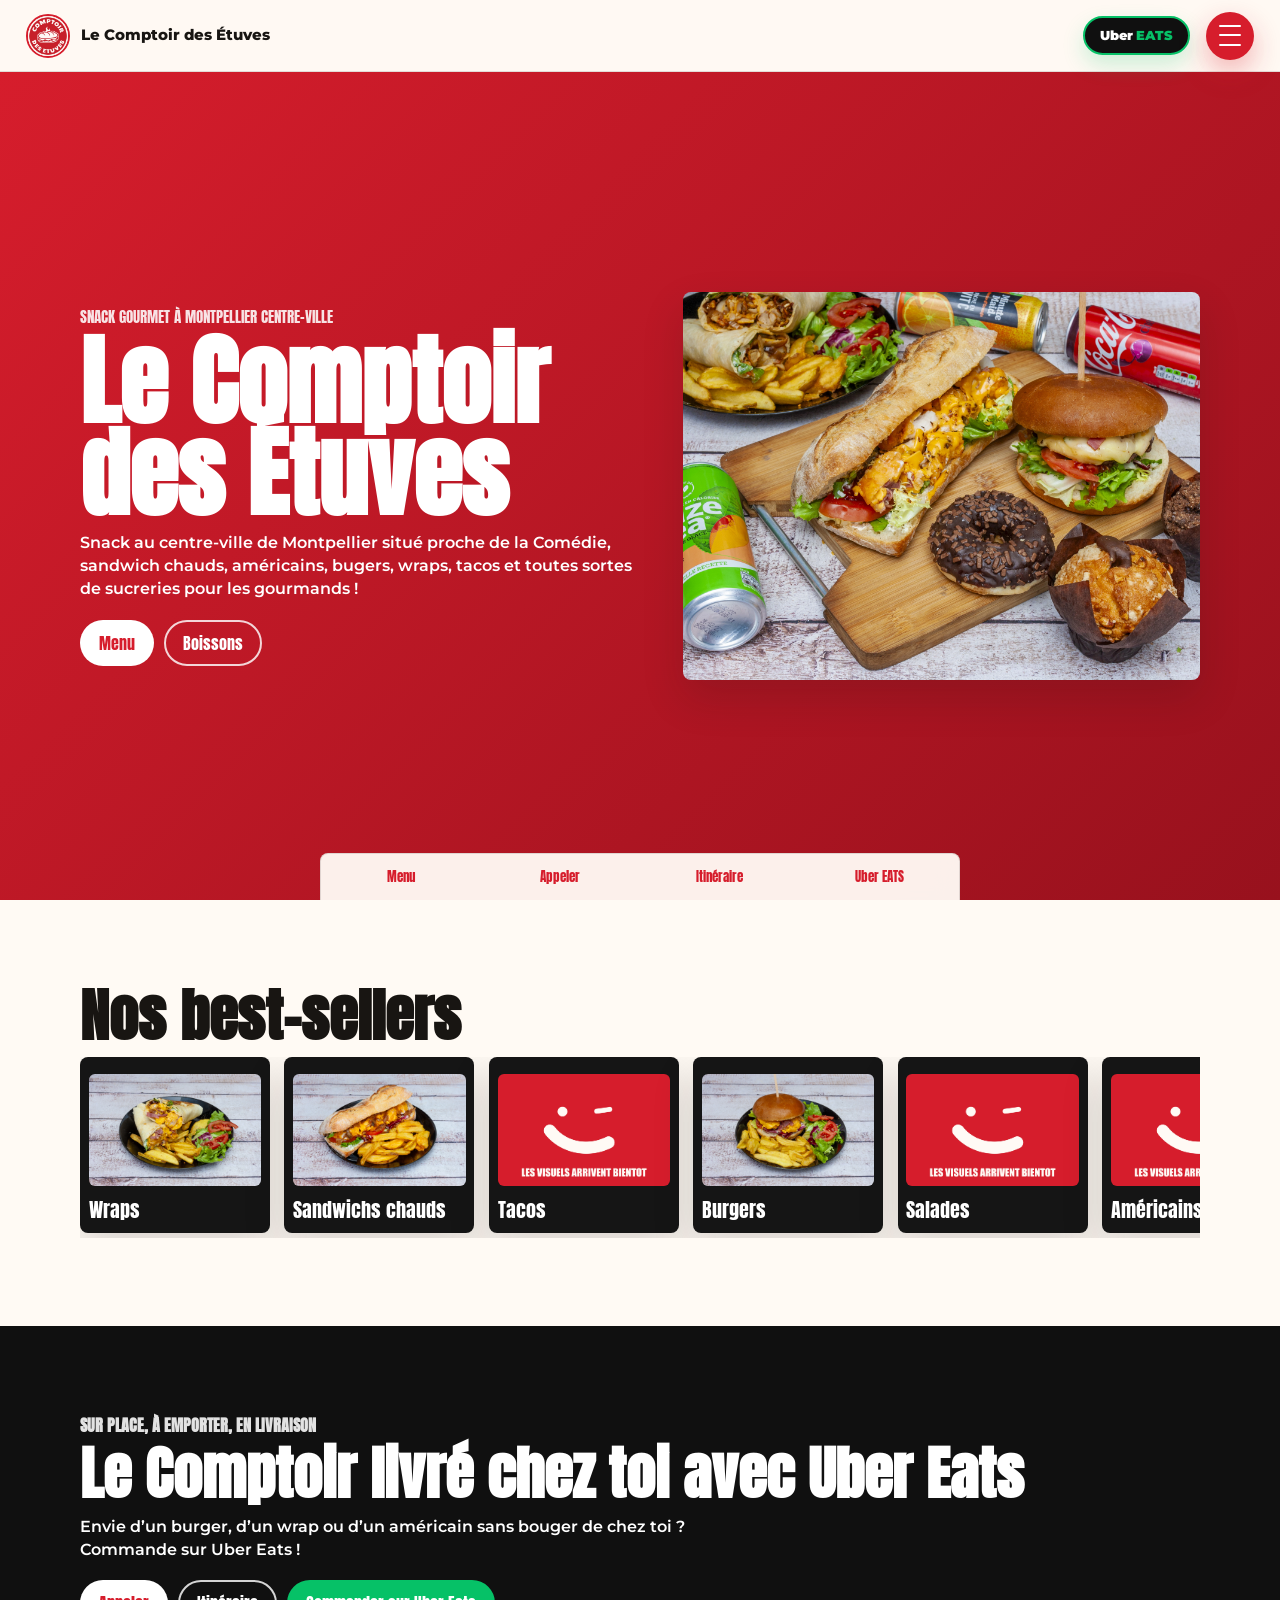
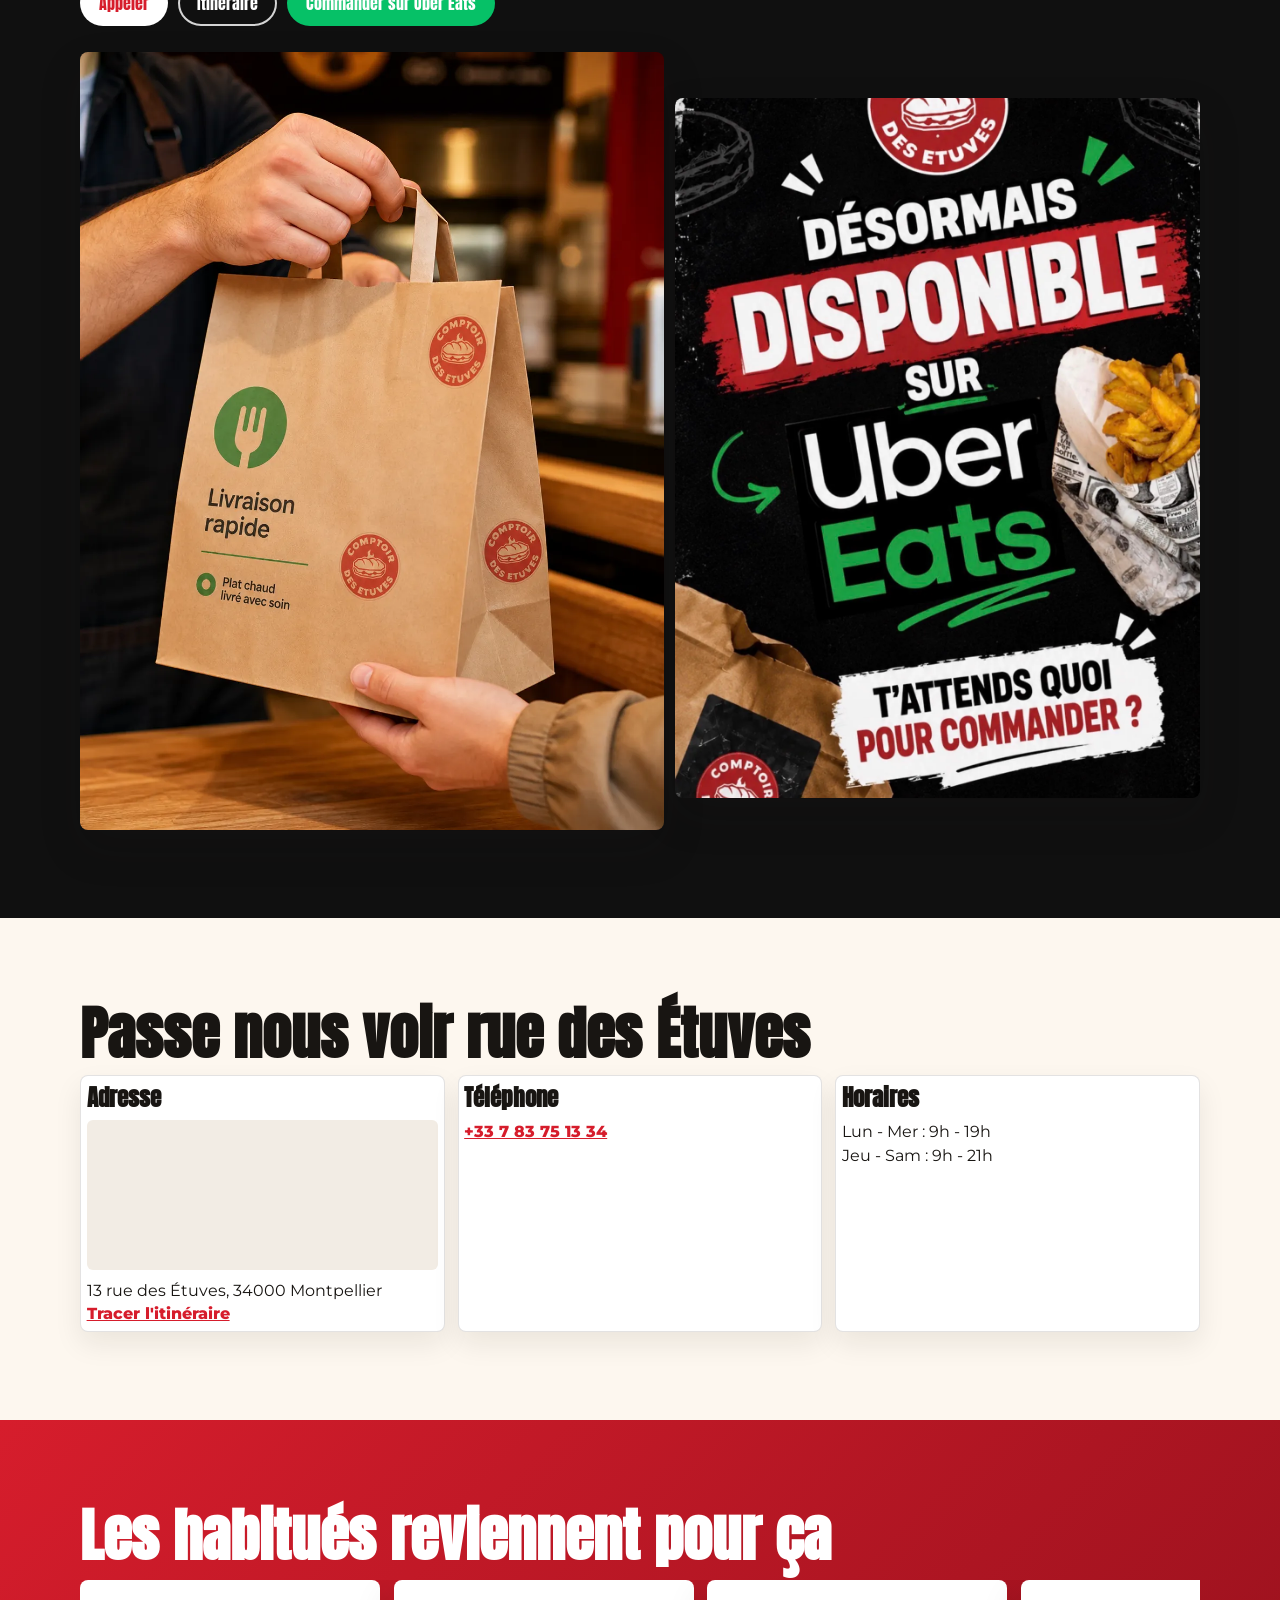
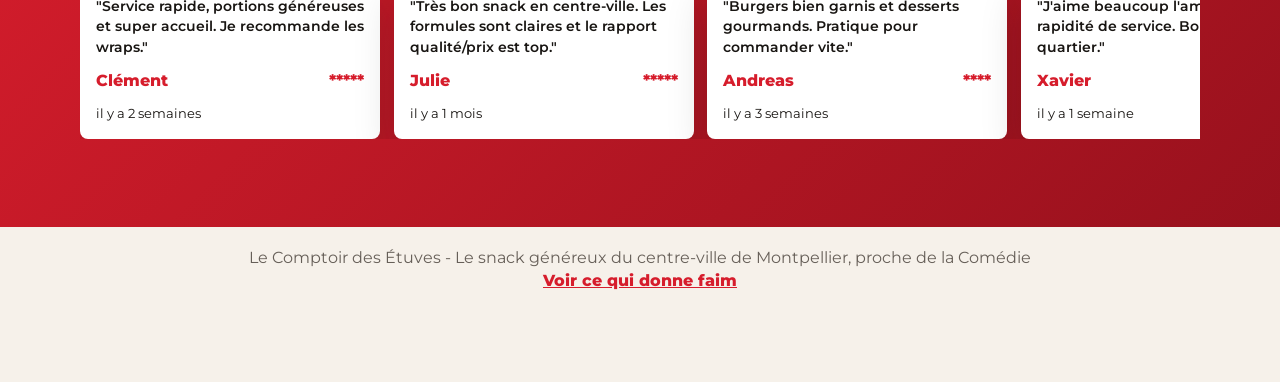
==== index.html @ 40fa0e48 "Premier déploiement OVH" ====
<!doctype html>
<html lang="fr">
<head>
  <meta charset="UTF-8" />
  <meta name="viewport" content="width=device-width, initial-scale=1" />
  <title>Le Comptoir des Étuves | Snack généreux à Montpellier centre-ville</title>
  <meta name="description" content="Snack généreux au centre-ville de Montpellier, proche de la Comédie : sandwichs chauds, américains, burgers et wraps sur place, à emporter ou en livraison Uber Eats." />
  <meta name="theme-color" content="#d61d2c" />
  <link rel="canonical" href="https://comptoir-des-etuves.com/" />
  <meta property="og:type" content="website" />
  <meta property="og:title" content="Le Comptoir des Étuves | Snack généreux à Montpellier centre-ville" />
  <meta property="og:description" content="Snack généreux au centre-ville de Montpellier, proche de la Comédie : sandwichs chauds, américains, burgers et wraps sur place, à emporter ou en livraison Uber Eats." />
  <meta property="og:url" content="https://comptoir-des-etuves.com/" />
  <meta property="og:image" content="https://comptoir-des-etuves.com/images/Hero.webp" />
  <meta name="twitter:card" content="summary_large_image" />
  <meta name="twitter:title" content="Le Comptoir des Étuves | Snack généreux à Montpellier centre-ville" />
  <meta name="twitter:description" content="Snack généreux au centre-ville de Montpellier, proche de la Comédie : sandwichs chauds, américains, burgers et wraps sur place, à emporter ou en livraison Uber Eats." />
  <meta name="twitter:image" content="https://comptoir-des-etuves.com/images/Hero.webp" />
  <link rel="preconnect" href="https://fonts.googleapis.com" />
  <link rel="preconnect" href="https://fonts.gstatic.com" crossorigin />
  <link href="https://fonts.googleapis.com/css2?family=Anton&family=Montserrat:wght@400;500;600;700;800&display=swap" rel="stylesheet" />
  <link rel="stylesheet" href="styles.css" />
  <link rel="icon" href="favicon.ico" sizes="any" />
  <link rel="icon" type="image/png" href="favicon.png" />
  <link rel="apple-touch-icon" href="favicon.png" />
  <script type="application/ld+json">
  {
    "@context": "https://schema.org",
    "@type": "Restaurant",
    "@id": "https://comptoir-des-etuves.com/#restaurant",
    "name": "Le Comptoir des Étuves",
    "url": "https://comptoir-des-etuves.com/",
    "image": "https://comptoir-des-etuves.com/images/Hero.webp",
    "description": "Snack généreux au centre-ville de Montpellier, proche de la Comédie : sandwichs chauds, américains, burgers et wraps sur place, à emporter ou en livraison Uber Eats.",
    "telephone": "+33783751334",
    "address": {
      "@type": "PostalAddress",
      "streetAddress": "13 rue des Étuves",
      "postalCode": "34000",
      "addressLocality": "Montpellier",
      "addressCountry": "FR"
    },
    "geo": {
      "@type": "GeoCoordinates",
      "latitude": 43.6071728,
      "longitude": 3.877323
    },
    "hasMap": "https://maps.app.goo.gl/zL9TgHPNbq3qR7Xw9",
    "priceRange": "€",
    "sameAs": [
      "https://maps.app.goo.gl/zL9TgHPNbq3qR7Xw9",
      "https://www.ubereats.com/fr/store/comptoir-des-etuves/ZKupSNvwXZqzl_tochM5Iw"
    ],
    "areaServed": [
      "Montpellier centre-ville",
      "Place de la Comédie",
      "Rue des Étuves"
    ],
    "openingHours": "Mo-We 09:00-19:00, Th-Sa 09:00-21:00",
    "openingHoursSpecification": [
      {
        "@type": "OpeningHoursSpecification",
        "dayOfWeek": [
          "Monday",
          "Tuesday",
          "Wednesday"
        ],
        "opens": "09:00",
        "closes": "19:00"
      },
      {
        "@type": "OpeningHoursSpecification",
        "dayOfWeek": [
          "Thursday",
          "Friday",
          "Saturday"
        ],
        "opens": "09:00",
        "closes": "21:00"
      }
    ],
    "servesCuisine": [
      "Wraps",
      "Sandwichs",
      "Burgers",
      "Salades",
      "Assiettes",
      "Boissons",
      "Desserts"
    ],
    "menu": "https://comptoir-des-etuves.com/#menu",
    "hasMenu": {
      "@type": "Menu",
      "@id": "https://comptoir-des-etuves.com/#menu",
      "name": "Carte du Comptoir des Étuves",
      "url": "https://comptoir-des-etuves.com/",
      "hasMenuSection": [
        {
          "@type": "MenuSection",
          "name": "Wraps",
          "url": "https://comptoir-des-etuves.com/wraps.html"
        },
        {
          "@type": "MenuSection",
          "name": "Sandwichs chauds",
          "url": "https://comptoir-des-etuves.com/sandwichs-chauds.html"
        },
        {
          "@type": "MenuSection",
          "name": "Tacos",
          "url": "https://comptoir-des-etuves.com/tacos.html"
        },
        {
          "@type": "MenuSection",
          "name": "Burgers",
          "url": "https://comptoir-des-etuves.com/burgers.html"
        },
        {
          "@type": "MenuSection",
          "name": "Salades",
          "url": "https://comptoir-des-etuves.com/salades.html"
        },
        {
          "@type": "MenuSection",
          "name": "Américains",
          "url": "https://comptoir-des-etuves.com/americains.html"
        },
        {
          "@type": "MenuSection",
          "name": "Assiettes",
          "url": "https://comptoir-des-etuves.com/assiettes.html"
        },
        {
          "@type": "MenuSection",
          "name": "Boissons",
          "url": "https://comptoir-des-etuves.com/boissons.html"
        },
        {
          "@type": "MenuSection",
          "name": "Desserts",
          "url": "https://comptoir-des-etuves.com/desserts.html"
        }
      ]
    }
  }
  </script>
</head>
<body class="home">
  <header class="topbar">
    <a class="brand" href="index.html" aria-label="Accueil Le Comptoir des Étuves">
      <img src="images/logo.webp" alt="Logo Le Comptoir des Étuves" />
      <span>Le Comptoir des Étuves</span>
    </a>
    <a class="uber-eats-button" href="https://www.ubereats.com/fr/store/comptoir-des-etuves/ZKupSNvwXZqzl_tochM5Iw?msockid=33f06aeddd2b65fa2c007c70dc0e6430" target="_blank" rel="noopener"><span>Uber</span> <strong>EATS</strong></a>
    <button class="menu-toggle" type="button" aria-controls="siteMenu" aria-expanded="false" aria-label="Ouvrir le menu">
      <span></span>
      <span></span>
      <span></span>
    </button>
  </header>

  <nav class="site-menu" id="siteMenu" aria-label="Navigation principale" hidden>
    <div class="site-menu-panel">
      <button class="menu-close" type="button" aria-label="Fermer le menu">&times;</button>
      <p class="menu-eyebrow">La carte</p>
      <a href="wraps.html">Wraps</a>
      <a href="sandwichs-chauds.html">Sandwichs chauds</a>
      <a href="tacos.html">Tacos</a>
      <a href="burgers.html">Burgers</a>
      <a href="salades.html">Salades</a>
      <a href="americains.html">Américains</a>
      <a href="assiettes.html">Assiettes</a>
      <a href="boissons.html">Boissons</a>
      <a href="desserts.html">Desserts</a>
    </div>
  </nav>

  <main>
    <section class="home-hero wave-section wave-red">
      <div class="home-hero-copy">
        <p class="kicker">Snack gourmet à Montpellier centre-ville</p>
        <h1>Le Comptoir des Étuves</h1>
        <p class="hero-subtitle">Snack au centre-ville de Montpellier situé proche de la Comédie, sandwich chauds, américains, bugers, wraps, tacos et toutes sortes de sucreries pour les gourmands !</p>
        <div class="cta-row">
          <button class="btn btn-light menu-open-btn" type="button" aria-controls="siteMenu">Menu</button>
          <a class="btn btn-ghost-light" href="boissons.html">Boissons</a>
        </div>
      </div>
      <figure class="hero-product">
        <img src="images/Hero.webp" alt="Burger gourmand du Comptoir des Étuves" />
      </figure>
    </section>

    <section class="category-strip wave-section wave-light" aria-label="Catégories de la carte">
      <div class="section-inner">
        <h2>Nos best-sellers</h2>
        <div class="category-viewport">
          <div class="category-scroll">
            <a href="wraps.html"><img src="images/Wrap%20Chicken%20Bacon.webp" alt="Wraps du Comptoir des Étuves" />Wraps</a>
            <a href="sandwichs-chauds.html"><img src="images/Sandwich%20Crosutillant.webp" alt="Sandwichs chauds du Comptoir des Étuves" />Sandwichs chauds</a>
            <a href="tacos.html"><img src="images/visuels-arrivent-bientot.webp" alt="Tacos du Comptoir des Étuves" />Tacos</a>
            <a href="burgers.html"><img src="images/Burger%20Tenders%20Bacon.webp" alt="Burgers du Comptoir des Étuves" />Burgers</a>
            <a href="salades.html"><img src="images/visuels-arrivent-bientot.webp" alt="Salades du Comptoir des Étuves" />Salades</a>
            <a href="americains.html"><img src="images/visuels-arrivent-bientot.webp" alt="Américains du Comptoir des Étuves" />Américains</a>
            <a href="assiettes.html"><img src="images/visuels-arrivent-bientot.webp" alt="Assiettes du Comptoir des Étuves" />Assiettes</a>
            <a href="boissons.html"><img src="images/visuels-arrivent-bientot.webp" alt="Boissons du Comptoir des Étuves" />Boissons</a>
            <a href="desserts.html"><img src="images/visuels-arrivent-bientot.webp" alt="Desserts du Comptoir des Étuves" />Desserts</a>
            <a href="wraps.html" aria-hidden="true" tabindex="-1"><img src="images/Wrap%20Kebab.webp" alt="" />Wraps</a>
            <a href="sandwichs-chauds.html" aria-hidden="true" tabindex="-1"><img src="images/Sandwich%20Veggie.webp" alt="" />Sandwichs chauds</a>
            <a href="tacos.html" aria-hidden="true" tabindex="-1"><img src="images/visuels-arrivent-bientot.webp" alt="" />Tacos</a>
            <a href="burgers.html" aria-hidden="true" tabindex="-1"><img src="images/Burger%20Montagnard.webp" alt="" />Burgers</a>
            <a href="salades.html" aria-hidden="true" tabindex="-1"><img src="images/visuels-arrivent-bientot.webp" alt="" />Salades</a>
            <a href="americains.html" aria-hidden="true" tabindex="-1"><img src="images/visuels-arrivent-bientot.webp" alt="" />Américains</a>
            <a href="assiettes.html" aria-hidden="true" tabindex="-1"><img src="images/visuels-arrivent-bientot.webp" alt="" />Assiettes</a>
            <a href="boissons.html" aria-hidden="true" tabindex="-1"><img src="images/visuels-arrivent-bientot.webp" alt="" />Boissons</a>
            <a href="desserts.html" aria-hidden="true" tabindex="-1"><img src="images/visuels-arrivent-bientot.webp" alt="" />Desserts</a>
          </div>
        </div>
      </div>
    </section>

    <section class="feature-section wave-section wave-dark">
      <div class="section-inner feature-grid">
        <div>
          <p class="kicker">Sur place, à emporter, en livraison</p>
          <h2>Le Comptoir livré chez toi avec Uber Eats</h2>
          <p>Envie d’un burger, d’un wrap ou d’un américain sans bouger de chez toi ? Commande sur Uber Eats !</p>
          <div class="cta-row">
            <a class="btn btn-light" href="tel:+33783751334">Appeler</a>
            <a class="btn btn-ghost-light" href="https://maps.app.goo.gl/zL9TgHPNbq3qR7Xw9" target="_blank" rel="noopener">Itinéraire</a>
            <a class="btn btn-uber-eats" href="https://www.ubereats.com/fr/store/comptoir-des-etuves/ZKupSNvwXZqzl_tochM5Iw?msockid=33f06aeddd2b65fa2c007c70dc0e6430" target="_blank" rel="noopener">Commander sur Uber Eats</a>
          </div>
        </div>
        <div class="stacked-images">
          <img src="images/uber-eats-sac-comptoir.webp" alt="Sac de livraison Uber Eats du Comptoir des Étuves remis au comptoir" />
          <img src="images/Uber-eats-promo.webp" alt="Boissons du Comptoir des Étuves" />
        </div>
      </div>
    </section>

    <section class="info-section wave-section wave-paper" id="infos">
      <div class="section-inner">
        <h2>Passe nous voir rue des Étuves</h2>
        <div class="info-grid">
          <article>
            <h3>Adresse</h3>
            <iframe class="info-map" title="Carte du Comptoir des Étuves à Montpellier" src="https://maps.google.com/maps?hl=fr&q=13%20rue%20des%20%C3%89tuves%2C%2034000%20Montpellier&t=&z=15&ie=UTF8&iwloc=B&output=embed" loading="lazy" referrerpolicy="no-referrer-when-downgrade"></iframe>
            <p>13 rue des Étuves, 34000 Montpellier</p>
            <a href="https://maps.app.goo.gl/zL9TgHPNbq3qR7Xw9" target="_blank" rel="noopener">Tracer l'itinéraire</a>
          </article>
          <article>
            <h3>Téléphone</h3>
            <p><a href="tel:+33783751334">+33 7 83 75 13 34</a></p>
          </article>
          <article>
            <h3>Horaires</h3>
            <p>Lun - Mer : 9h - 19h<br />Jeu - Sam : 9h - 21h</p>
          </article>
        </div>
      </div>
    </section>

    <section class="reviews-section wave-section wave-red">
      <div class="section-inner">
        <h2>Les habitués reviennent pour ça</h2>
        <div class="review-carousel" id="reviewCarousel" aria-live="polite">
          <div class="review-track" id="reviewCarouselTrack"></div>
        </div>
      </div>
    </section>
  </main>

  <nav class="mobile-actions" aria-label="Actions rapides mobile">
    <button class="menu-open-btn" type="button" aria-controls="siteMenu">Menu</button>
    <a href="tel:+33783751334">Appeler</a>
    <a href="https://maps.app.goo.gl/zL9TgHPNbq3qR7Xw9" target="_blank" rel="noopener">Itinéraire</a>
    <a href="https://www.ubereats.com/fr/store/comptoir-des-etuves/ZKupSNvwXZqzl_tochM5Iw?msockid=33f06aeddd2b65fa2c007c70dc0e6430" target="_blank" rel="noopener">Uber EATS</a>
  </nav>

  <footer class="site-footer">
    <p>Le Comptoir des Étuves - Le snack généreux du centre-ville de Montpellier, proche de la Comédie</p>
    <a href="wraps.html">Voir ce qui donne faim</a>
  </footer>

  <script src="script.js"></script>
</body>
</html>
---- styles.css ----
:root {
  --bg: #f6f1ea;
  --paper: #fffaf4;
  --text: #181512;
  --muted: #665f58;
  --brand: #d61d2c;
  --brand-dark: #98111d;
  --ink: #101010;
  --line: rgba(24, 21, 18, 0.12);
  --shadow: 0 18px 42px rgba(24, 21, 18, 0.16);
  --topbar-h: 72px;
  --reviews-scroll-duration: 34s;
}

* {
  box-sizing: border-box;
}

html {
  scroll-behavior: smooth;
}

body {
  margin: 0;
  font-family: "Montserrat", Arial, sans-serif;
  color: var(--text);
  background: var(--bg);
  line-height: 1.45;
}

body.menu-open {
  overflow: hidden;
}

body.modal-open {
  overflow: hidden;
}

img {
  max-width: 100%;
}

a {
  color: inherit;
}

h1,
h2,
h3,
.kicker,
.btn,
.mobile-actions a,
.mobile-actions button,
.gallery-card span,
.menu-eyebrow {
  font-family: "Anton", Impact, sans-serif;
  letter-spacing: 0;
}

h1,
h2,
h3,
p {
  overflow-wrap: anywhere;
}

h1 {
  margin: 0.25rem 0 0.75rem;
  font-size: clamp(3rem, 16vw, 6.2rem);
  line-height: 0.92;
}

h2 {
  margin: 0 0 0.85rem;
  font-size: clamp(2rem, 9vw, 3.6rem);
  line-height: 0.96;
}

h3 {
  margin: 0 0 0.35rem;
  font-size: 1.45rem;
}

p {
  margin: 0;
}

.topbar {
  position: sticky;
  top: 0;
  z-index: 50;
  min-height: var(--topbar-h);
  display: flex;
  align-items: center;
  justify-content: space-between;
  gap: 1rem;
  padding: 0.65rem 1rem;
  background: rgba(255, 250, 244, 0.92);
  border-bottom: 1px solid var(--line);
  backdrop-filter: blur(12px);
}

.brand {
  display: flex;
  align-items: center;
  gap: 0.7rem;
  color: var(--text);
  text-decoration: none;
  min-width: 0;
}

.brand img {
  width: 44px;
  height: 44px;
  border-radius: 50%;
  border: 2px solid var(--brand);
  background: #fff;
  flex: 0 0 auto;
}

.brand span {
  font-weight: 800;
  font-size: 0.92rem;
  line-height: 1.1;
}

.uber-eats-button {
  margin-left: auto;
  padding: 0.68rem 0.95rem;
  color: #fff;
  background: #101010;
  border: 2px solid #06c167;
  border-radius: 999px;
  text-decoration: none;
  font-size: 0.82rem;
  font-weight: 900;
  line-height: 1;
  white-space: nowrap;
  display: inline-flex;
  align-items: center;
  justify-content: center;
  gap: 0.2rem;
  flex: 0 0 auto;
  box-shadow: 0 10px 22px rgba(6, 193, 103, 0.2);
}

.uber-eats-button strong {
  color: #06c167;
  font-weight: 900;
}

.menu-toggle {
  width: 48px;
  height: 48px;
  border: 0;
  border-radius: 50%;
  display: grid;
  place-items: center;
  gap: 4px;
  padding: 12px;
  background: var(--brand);
  box-shadow: 0 12px 28px rgba(214, 29, 44, 0.32);
  cursor: pointer;
}

.menu-toggle span {
  width: 22px;
  height: 2px;
  display: block;
  background: #fff;
  border-radius: 99px;
}

@media (max-width: 420px) {
  .brand span {
    display: none;
  }

  .uber-eats-button {
    padding-inline: 0.82rem;
  }
}

.site-menu[hidden] {
  display: none;
}

.site-menu {
  position: fixed;
  inset: 0;
  z-index: 80;
  display: flex;
  justify-content: flex-end;
  background: rgba(16, 16, 16, 0.62);
}

.site-menu-panel {
  width: min(390px, 88vw);
  height: 100%;
  display: flex;
  flex-direction: column;
  gap: 0.35rem;
  padding: max(1rem, env(safe-area-inset-top)) 1rem 1rem;
  background: #fffaf4;
  box-shadow: -18px 0 46px rgba(0, 0, 0, 0.28);
  overflow: auto;
}

.menu-close {
  align-self: flex-end;
  width: 44px;
  height: 44px;
  border: 0;
  border-radius: 50%;
  background: var(--ink);
  color: #fff;
  font-size: 1.7rem;
  line-height: 1;
  cursor: pointer;
}

.menu-eyebrow {
  margin: 0.5rem 0;
  color: var(--brand);
  font-size: 1.1rem;
}

.site-menu-panel a {
  display: flex;
  align-items: center;
  min-height: 52px;
  padding: 0.75rem 0;
  border-bottom: 1px solid var(--line);
  color: var(--text);
  text-decoration: none;
  font-size: clamp(1.45rem, 7vw, 2.15rem);
  font-family: "Anton", Impact, sans-serif;
}

.wave-section {
  position: relative;
  isolation: isolate;
  padding: 4rem 1rem;
  overflow: hidden;
}

.wave-red {
  --wave-bg: var(--brand);
  color: #fff;
  background: linear-gradient(135deg, var(--brand), var(--brand-dark));
}

.wave-light {
  background: #fffaf4;
}

.wave-dark {
  color: #fff;
  background: #101010;
}

.wave-paper {
  background: #fdf7ef;
}

.section-inner {
  width: min(1120px, 100%);
  margin: 0 auto;
}

.home-hero {
  min-height: calc(100svh - var(--topbar-h));
  display: grid;
  align-items: center;
  gap: 2rem;
  padding-top: 3rem;
}

.home-hero-copy,
.home-hero .hero-product {
  width: min(1120px, 100%);
  margin-inline: auto;
}

.kicker {
  margin: 0 0 0.5rem;
  color: inherit;
  opacity: 0.88;
  font-size: 0.95rem;
  text-transform: uppercase;
}

.hero-subtitle,
.page-hero p,
.product-hero p,
.feature-section p {
  max-width: 64ch;
  font-size: 1rem;
  font-weight: 600;
}

.cta-row,
.cta-band {
  display: flex;
  flex-wrap: wrap;
  gap: 0.65rem;
  margin-top: 1.2rem;
}

.btn {
  min-height: 46px;
  display: inline-flex;
  align-items: center;
  justify-content: center;
  padding: 0.7rem 1.05rem;
  border: 2px solid transparent;
  border-radius: 999px;
  text-decoration: none;
  font-size: 1rem;
  line-height: 1;
}

.btn-light {
  color: var(--brand);
  background: #fff;
}

.btn-ghost-light {
  color: #fff;
  border-color: rgba(255, 255, 255, 0.82);
}

.btn-uber-eats {
  color: #fff;
  background: #06c167;
  border-color: #06c167;
  font-weight: 500;
}

.btn-primary {
  color: #fff;
  background: var(--brand);
}

.btn-outline {
  color: var(--brand);
  border-color: var(--brand);
  background: transparent;
}

.hero-product {
  margin: 0;
}

.hero-product img {
  display: block;
  width: 100%;
  aspect-ratio: 4 / 3;
  object-fit: cover;
  border-radius: 8px;
  box-shadow: var(--shadow);
}

.category-scroll {
  display: flex;
  gap: 0.75rem;
  width: max-content;
  overflow: visible;
  padding-bottom: 0.35rem;
  animation: category-marquee 62s linear infinite;
}

.category-strip {
  overflow: hidden;
}

.category-strip .section-inner {
  overflow: hidden;
}

.category-viewport {
  overflow-x: auto;
  overflow-y: hidden;
  scrollbar-width: none;
  -webkit-overflow-scrolling: touch;
  cursor: grab;
  touch-action: pan-y;
  user-select: none;
}

.category-viewport.is-dragging {
  cursor: grabbing;
}

.category-scroll:hover {
  animation-play-state: paused;
}

.category-viewport.is-dragging .category-scroll {
  animation-play-state: paused;
}

.category-viewport::-webkit-scrollbar {
  display: none;
}

.category-scroll a {
  flex: 0 0 min(190px, 42vw);
  min-height: 176px;
  display: flex;
  flex-direction: column;
  justify-content: flex-end;
  gap: 0.55rem;
  padding: 0.55rem;
  color: #fff;
  background: #151515;
  border-radius: 8px;
  overflow: hidden;
  text-decoration: none;
  font-family: "Anton", Impact, sans-serif;
  font-size: 1.25rem;
  box-shadow: var(--shadow);
}

.category-scroll img {
  width: 100%;
  height: 112px;
  object-fit: cover;
  border-radius: 6px;
}

.feature-grid {
  display: grid;
  gap: 1.6rem;
}

.stacked-images {
  display: grid;
  grid-template-columns: 1fr 0.9fr;
  align-items: end;
  gap: 0.7rem;
}

.stacked-images img {
  width: 100%;
  aspect-ratio: 3 / 4;
  object-fit: cover;
  border-radius: 8px;
  box-shadow: var(--shadow);
}

.stacked-images img + img {
  margin-bottom: 2rem;
}

.info-grid {
  display: grid;
  gap: 0.8rem;
}

.info-grid article,
.product-card {
  background: #fff;
  border: 1px solid var(--line);
  border-radius: 8px;
  padding: 0.35rem;
  box-shadow: 0 12px 28px rgba(24, 21, 18, 0.08);
  cursor: pointer;
  transition: transform 180ms ease, box-shadow 180ms ease;
}

.product-card:hover,
.product-card:focus-visible {
  transform: translateY(-2px);
  box-shadow: 0 16px 34px rgba(24, 21, 18, 0.14);
  outline: none;
}

.info-grid a {
  color: var(--brand);
  font-weight: 800;
}

.info-map {
  width: 100%;
  height: 150px;
  display: block;
  border: 0;
  border-radius: 6px;
  margin-bottom: 0.55rem;
  background: #f2ece4;
}

.review-carousel {
  overflow: hidden;
  margin-top: 1rem;
}

.review-track {
  display: flex;
  width: max-content;
  gap: 0.85rem;
  animation: reviews-ltr var(--reviews-scroll-duration) linear infinite;
}

.review {
  width: min(300px, 78vw);
  min-height: 150px;
  display: flex;
  flex-direction: column;
  justify-content: space-between;
  gap: 0.7rem;
  padding: 1rem;
  color: var(--text);
  background: #fff;
  border-radius: 8px;
  box-shadow: var(--shadow);
}

.review p {
  font-size: 0.9rem;
  font-weight: 600;
}

.review-meta {
  display: flex;
  justify-content: space-between;
  gap: 0.8rem;
  color: var(--brand);
  font-weight: 800;
}

.page-main {
  width: min(1120px, 100% - 1.2rem);
  margin: 1rem auto 6rem;
}

.page-hero,
.product-hero {
  border-radius: 8px;
  margin-bottom: 1rem;
}

.product-hero {
  display: grid;
  gap: 0.85rem;
  align-items: center;
  padding-block: 1.45rem;
}

.product-hero h1 {
  margin-bottom: 0;
  font-size: clamp(2.35rem, 12vw, 4.2rem);
}

.menu-gallery-grid {
  display: grid;
  grid-template-columns: repeat(12, minmax(0, 1fr));
  gap: 0.75rem;
}

.gallery-card {
  grid-column: span 12;
  position: relative;
  min-height: 240px;
  display: block;
  overflow: hidden;
  border-radius: 8px;
  background: #171717;
  color: #fff;
  text-decoration: none;
  box-shadow: var(--shadow);
}

.gallery-card img {
  width: 100%;
  height: 100%;
  min-height: inherit;
  display: block;
  object-fit: cover;
  transition: transform 320ms ease;
}

.gallery-card:hover img {
  transform: scale(1.04);
}

.gallery-card span {
  position: absolute;
  left: 0.7rem;
  right: 0.7rem;
  bottom: 0.7rem;
  display: inline-flex;
  width: fit-content;
  max-width: calc(100% - 1.4rem);
  padding: 0.45rem 0.72rem;
  border-radius: 999px;
  color: #fff;
  background: rgba(0, 0, 0, 0.78);
  font-size: 1.05rem;
}

.product-grid {
  display: grid;
  grid-template-columns: repeat(2, minmax(0, 1fr));
  gap: 0.45rem;
}

.product-card h2 {
  margin: 0.42rem 0 0.18rem;
  color: var(--brand);
  font-size: clamp(0.95rem, 5vw, 1.25rem);
  line-height: 1;
}

.product-card img {
  width: 100%;
  aspect-ratio: 4 / 3;
  display: block;
  object-fit: cover;
  border-radius: 6px;
  background: #f2ece4;
}

.product-card p {
  color: var(--muted);
  font-weight: 800;
  font-size: 0.78rem;
}

.product-card .menu-price {
  margin-top: 0.12rem;
  color: var(--brand);
}

.product-modal[hidden] {
  display: none;
}

.product-modal {
  position: fixed;
  inset: 0;
  z-index: 90;
  display: grid;
  place-items: center;
  padding: 1rem;
}

.product-modal-backdrop {
  position: absolute;
  inset: 0;
  background: rgba(16, 16, 16, 0.68);
  backdrop-filter: blur(3px);
}

.product-modal-card {
  position: relative;
  z-index: 1;
  width: min(430px, calc(100vw - 1.2rem));
  max-height: calc(100svh - 2rem);
  overflow: auto;
  padding: 0.75rem;
  background: #fffaf4;
  border-radius: 8px;
  box-shadow: 0 28px 70px rgba(0, 0, 0, 0.36);
}

.product-modal-close {
  position: absolute;
  top: 0.95rem;
  right: 0.95rem;
  width: 42px;
  height: 42px;
  border: 0;
  border-radius: 50%;
  color: #fff;
  background: rgba(16, 16, 16, 0.82);
  font-size: 1.55rem;
  line-height: 1;
  cursor: pointer;
}

.product-modal-image {
  width: 100%;
  aspect-ratio: 4 / 3;
  display: block;
  object-fit: cover;
  border-radius: 6px;
}

.product-modal-card h2 {
  margin: 0.8rem 0 0.35rem;
  color: var(--brand);
  font-size: clamp(1.8rem, 10vw, 2.7rem);
}

.product-modal-price {
  color: var(--muted);
  font-weight: 800;
}

.product-modal-detail {
  margin-top: 0.65rem;
  color: var(--text);
  font-size: 0.92rem;
  font-weight: 600;
  white-space: pre-line;
}

.cta-band {
  margin: 1rem 0 0;
  padding: 1rem;
  background: #fff;
  border: 1px solid var(--line);
  border-radius: 8px;
}

.mobile-actions {
  position: fixed;
  left: 0;
  right: 0;
  bottom: 0;
  z-index: 45;
  display: grid;
  grid-template-columns: repeat(auto-fit, minmax(0, 1fr));
  background: rgba(255, 250, 244, 0.96);
  border-top: 1px solid var(--line);
  backdrop-filter: blur(10px);
}

.mobile-actions a,
.mobile-actions button {
  min-width: 0;
  border: 0;
  background: transparent;
  padding: 0.82rem 0.15rem max(0.85rem, env(safe-area-inset-bottom));
  color: var(--brand);
  text-align: center;
  text-decoration: none;
  font-size: 0.82rem;
  cursor: pointer;
}

.site-footer {
  padding: 1.2rem 1rem 5.6rem;
  text-align: center;
  color: var(--muted);
}

.site-footer a {
  color: var(--brand);
  font-weight: 800;
}

@keyframes reviews-ltr {
  from {
    transform: translateX(calc(-50% - 0.425rem));
  }
  to {
    transform: translateX(0);
  }
}

@keyframes category-marquee {
  from {
    transform: translateX(0);
  }
  to {
    transform: translateX(calc(-50% - 0.375rem));
  }
}

@media (min-width: 700px) {
  .topbar {
    padding-inline: 1.6rem;
  }

  .home-hero {
    grid-template-columns: minmax(0, 1.05fr) minmax(300px, 0.95fr);
    padding-inline: max(1.5rem, calc((100vw - 1120px) / 2));
  }

  .home-hero-copy,
  .home-hero .hero-product {
    width: 100%;
  }

  .category-scroll {
    gap: 0.9rem;
  }

  .feature-grid,
  .product-hero {
    grid-template-columns: 1fr;
  }

  .info-grid {
    grid-template-columns: repeat(3, 1fr);
  }

  .gallery-card.span-6 {
    grid-column: span 6;
  }

  .gallery-card.span-12 {
    grid-column: span 12;
  }

  .mobile-actions {
    max-width: 760px;
    margin: 0 auto;
    left: 50%;
    transform: translateX(-50%);
    border-inline: 1px solid var(--line);
    border-top-left-radius: 8px;
    border-top-right-radius: 8px;
  }
}

@media (min-width: 980px) {
  .wave-section {
    padding-block: 5.5rem;
  }

  .product-grid {
    grid-template-columns: repeat(2, minmax(0, 1fr));
  }
}
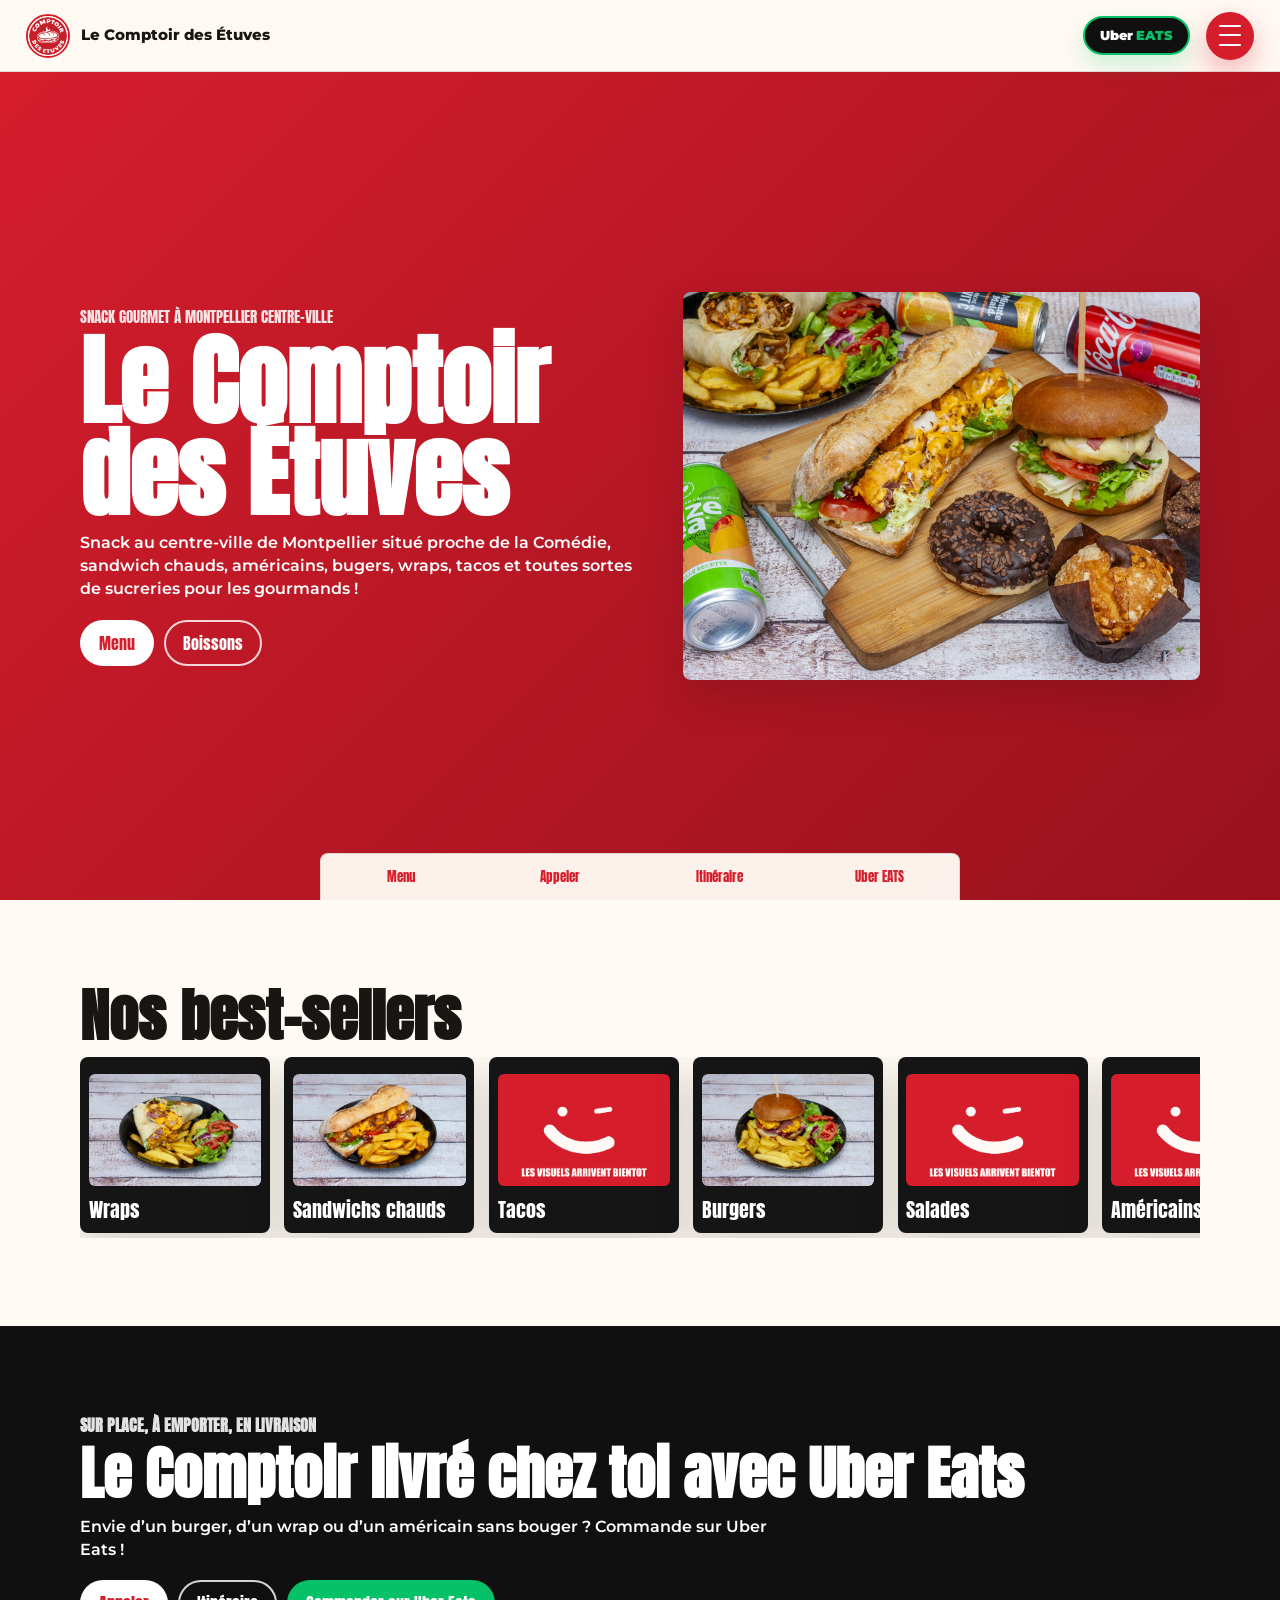
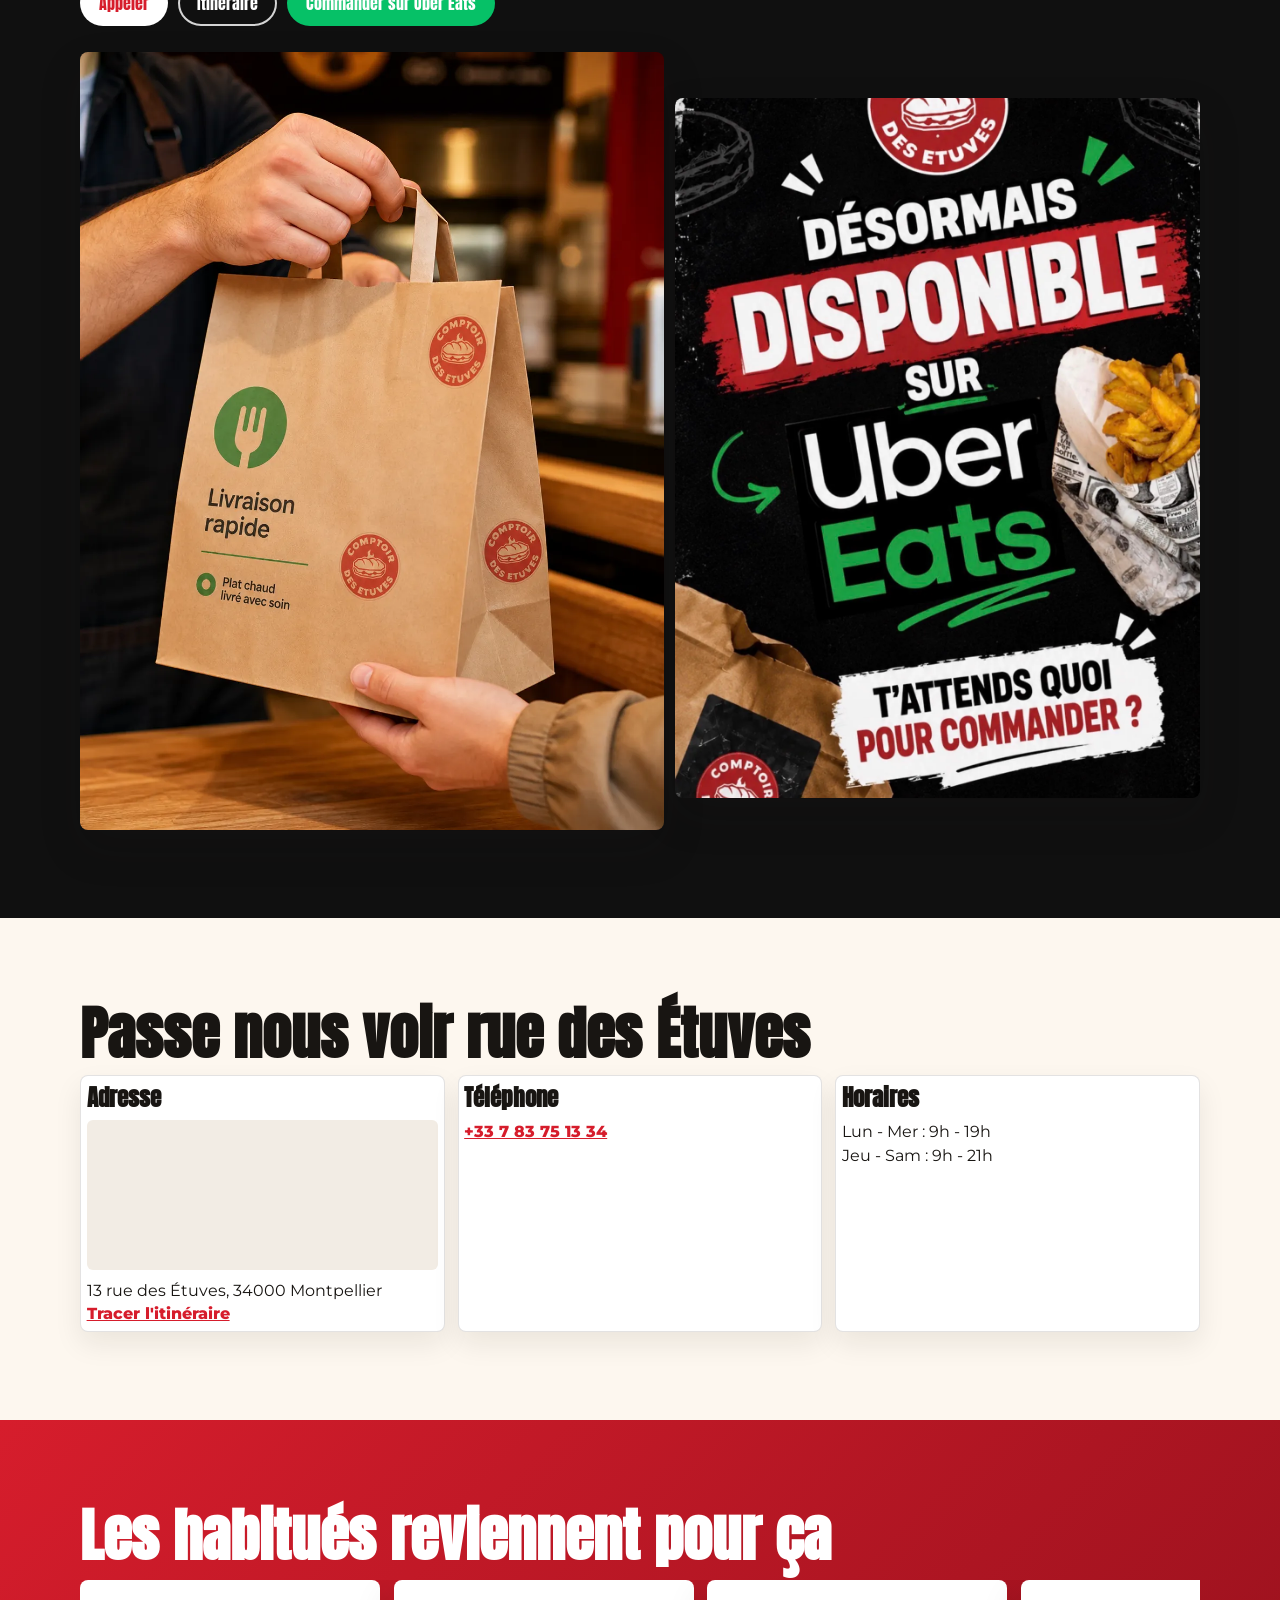
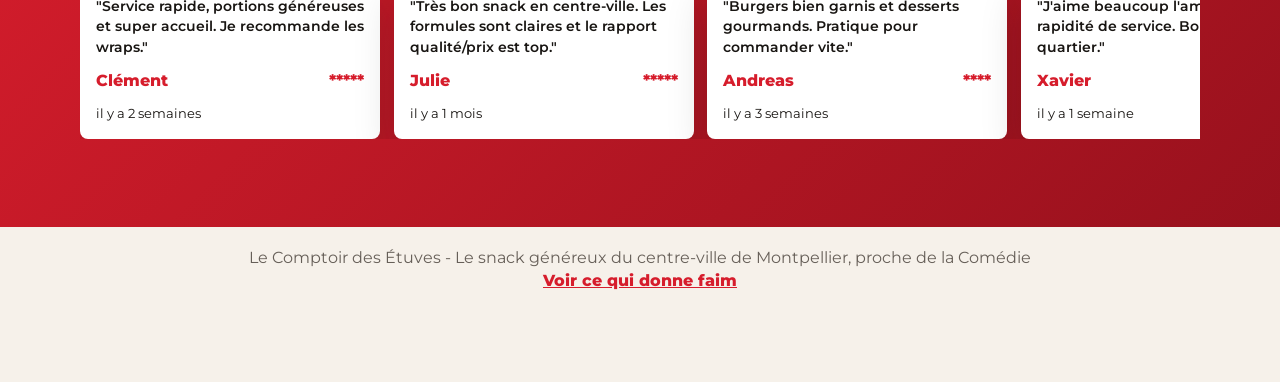
==== commit a7bd1643: "Update index.html" ====
--- a/index.html
+++ b/index.html
@@ -224,7 +224,7 @@
         <div>
           <p class="kicker">Sur place, à emporter, en livraison</p>
           <h2>Le Comptoir livré chez toi avec Uber Eats</h2>
-          <p>Envie d’un burger, d’un wrap ou d’un américain sans bouger de chez toi ? Commande sur Uber Eats !</p>
+          <p>Envie d’un burger, d’un wrap ou d’un américain sans bouger ? Commande sur Uber Eats !</p>
           <div class="cta-row">
             <a class="btn btn-light" href="tel:+33783751334">Appeler</a>
             <a class="btn btn-ghost-light" href="https://maps.app.goo.gl/zL9TgHPNbq3qR7Xw9" target="_blank" rel="noopener">Itinéraire</a>
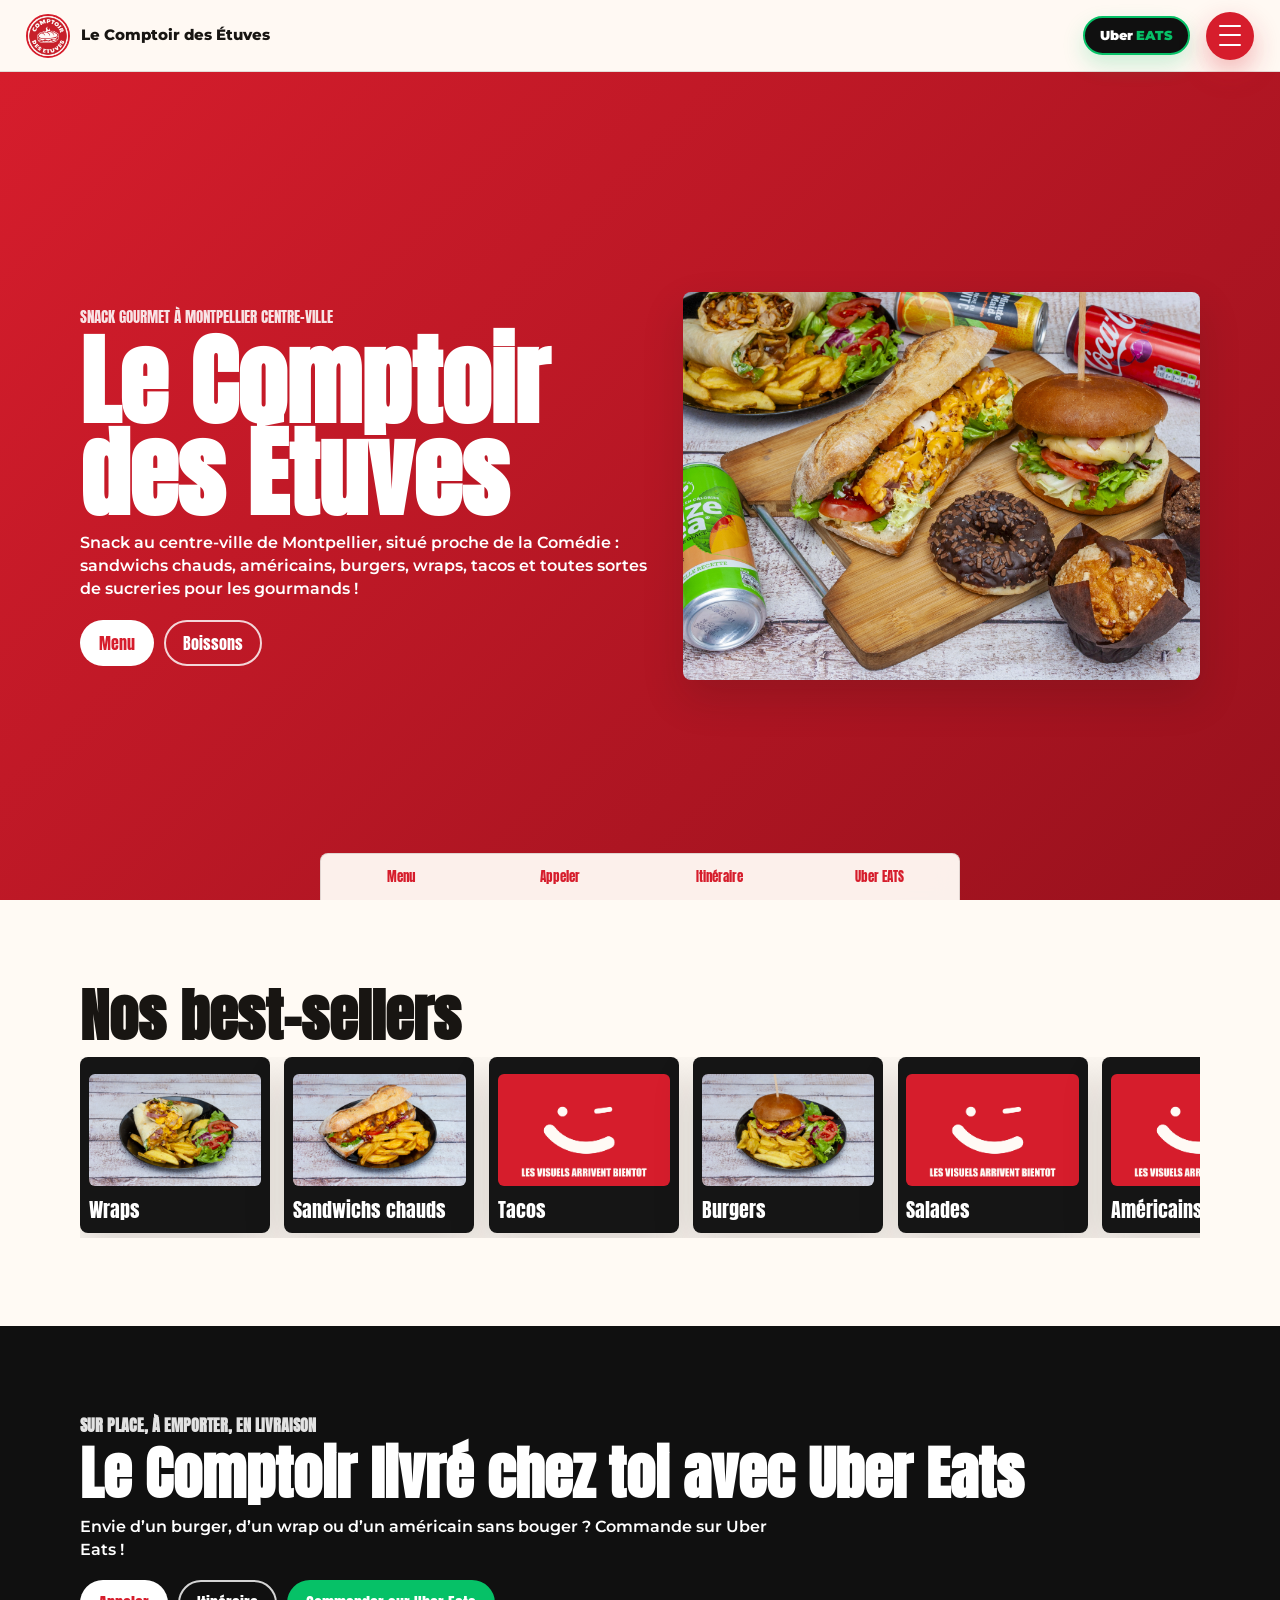
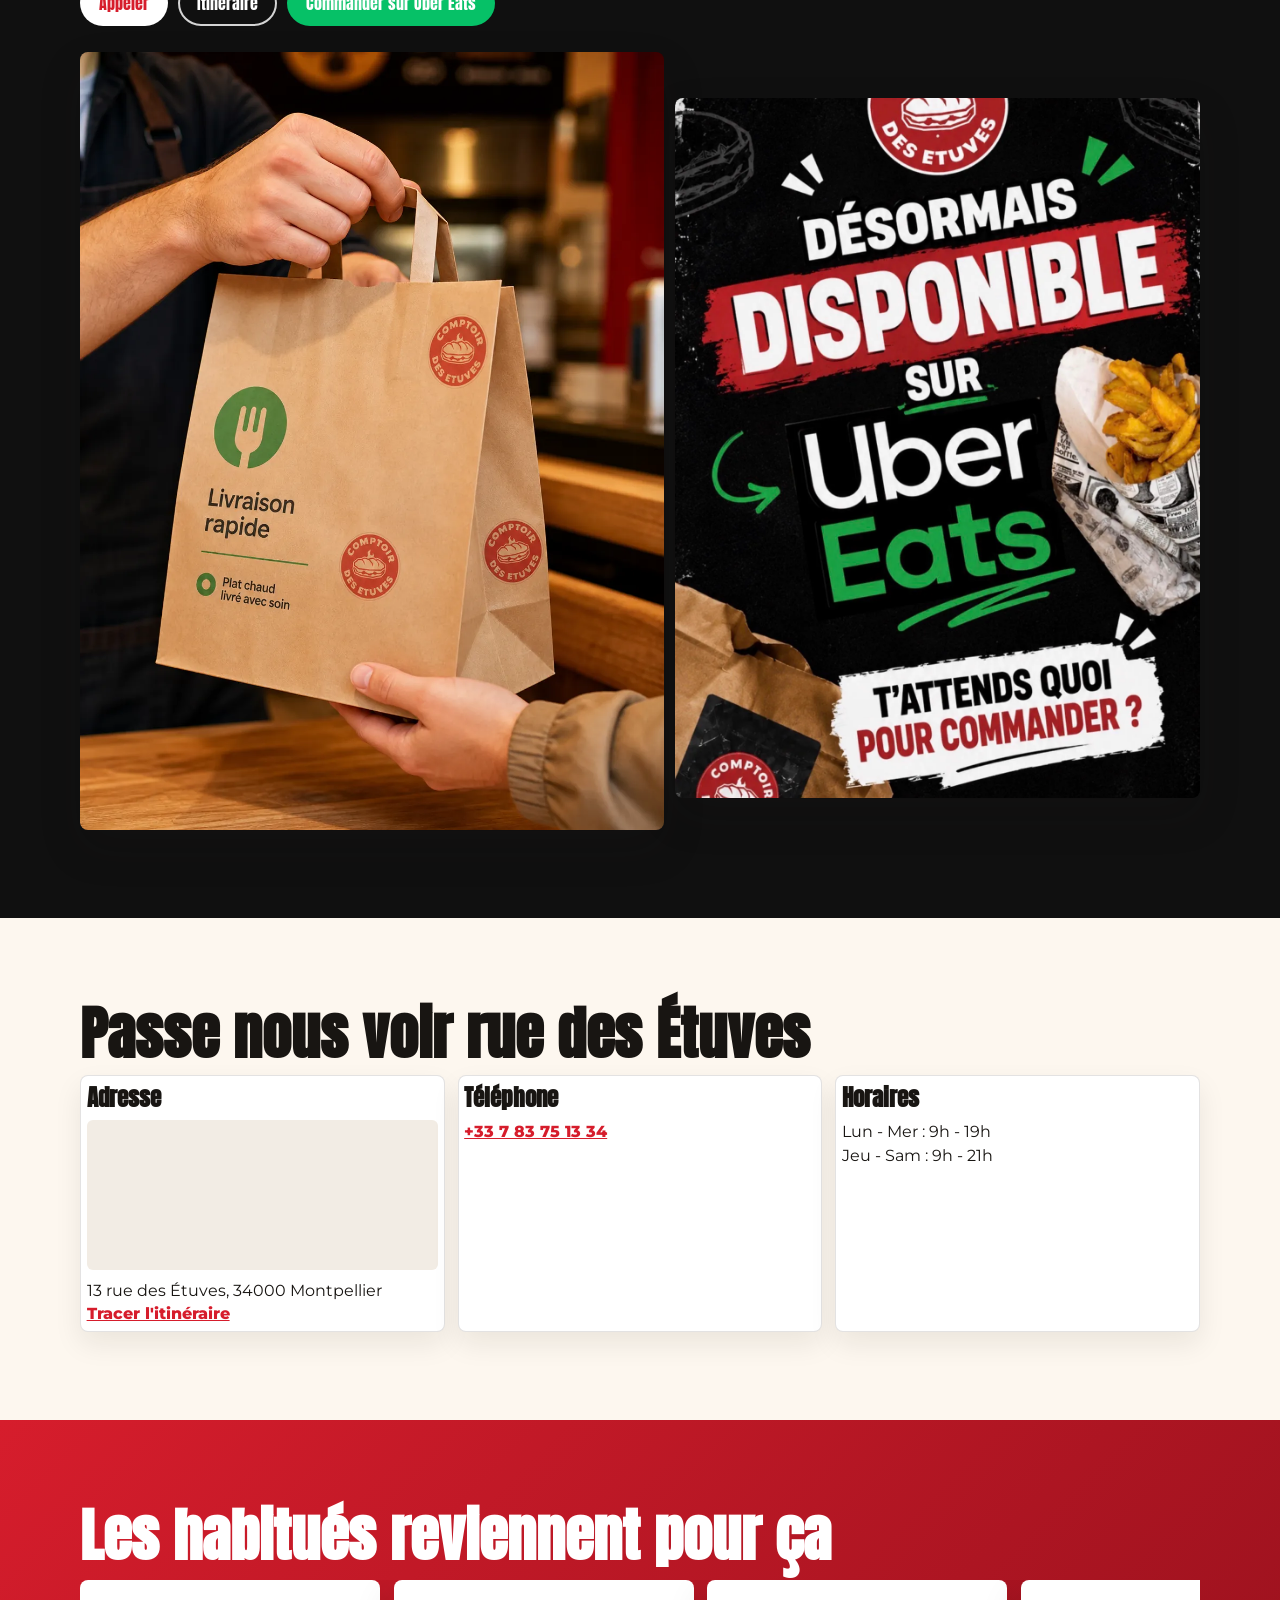
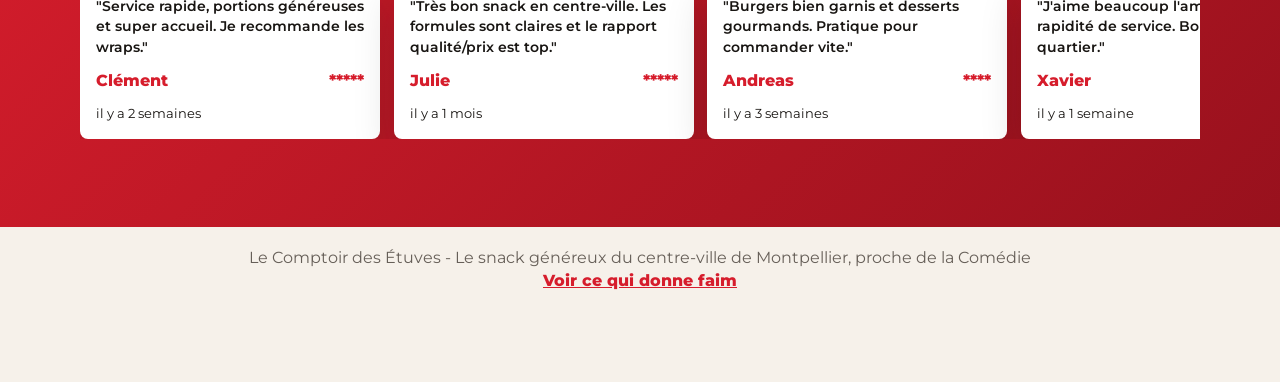
==== commit 2705df04: "update upgrade seo" ====
--- a/index.html
+++ b/index.html
@@ -26,7 +26,7 @@
   <script type="application/ld+json">
   {
     "@context": "https://schema.org",
-    "@type": "Restaurant",
+    "@type": ["LocalBusiness", "Restaurant"],
     "@id": "https://comptoir-des-etuves.com/#restaurant",
     "name": "Le Comptoir des Étuves",
     "url": "https://comptoir-des-etuves.com/",
@@ -80,13 +80,11 @@
       }
     ],
     "servesCuisine": [
-      "Wraps",
-      "Sandwichs",
-      "Burgers",
-      "Salades",
-      "Assiettes",
-      "Boissons",
-      "Desserts"
+      "snack",
+      "burgers",
+      "wraps",
+      "sandwichs",
+      "tacos"
     ],
     "menu": "https://comptoir-des-etuves.com/#menu",
     "hasMenu": {
@@ -180,7 +178,7 @@
       <div class="home-hero-copy">
         <p class="kicker">Snack gourmet à Montpellier centre-ville</p>
         <h1>Le Comptoir des Étuves</h1>
-        <p class="hero-subtitle">Snack au centre-ville de Montpellier situé proche de la Comédie, sandwich chauds, américains, bugers, wraps, tacos et toutes sortes de sucreries pour les gourmands !</p>
+        <p class="hero-subtitle">Snack au centre-ville de Montpellier, situé proche de la Comédie : sandwichs chauds, américains, burgers, wraps, tacos et toutes sortes de sucreries pour les gourmands !</p>
         <div class="cta-row">
           <button class="btn btn-light menu-open-btn" type="button" aria-controls="siteMenu">Menu</button>
           <a class="btn btn-ghost-light" href="boissons.html">Boissons</a>
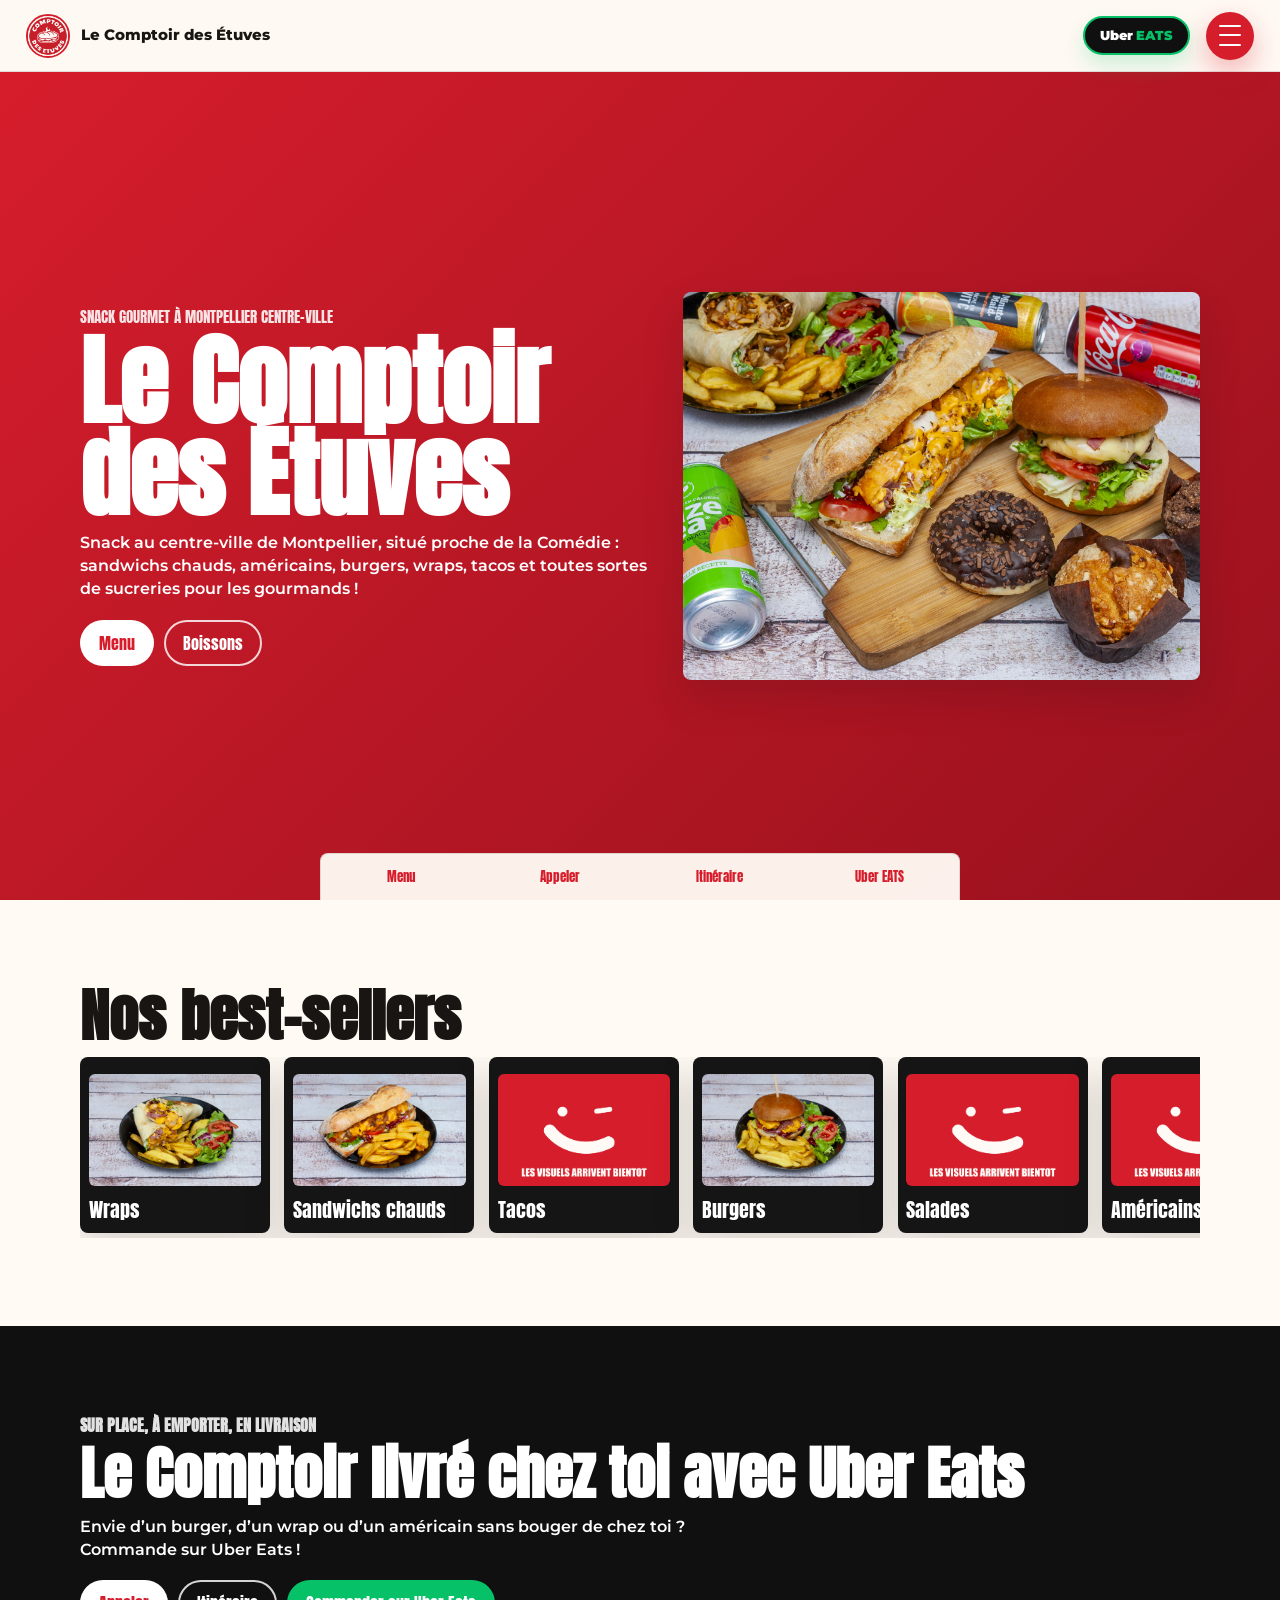
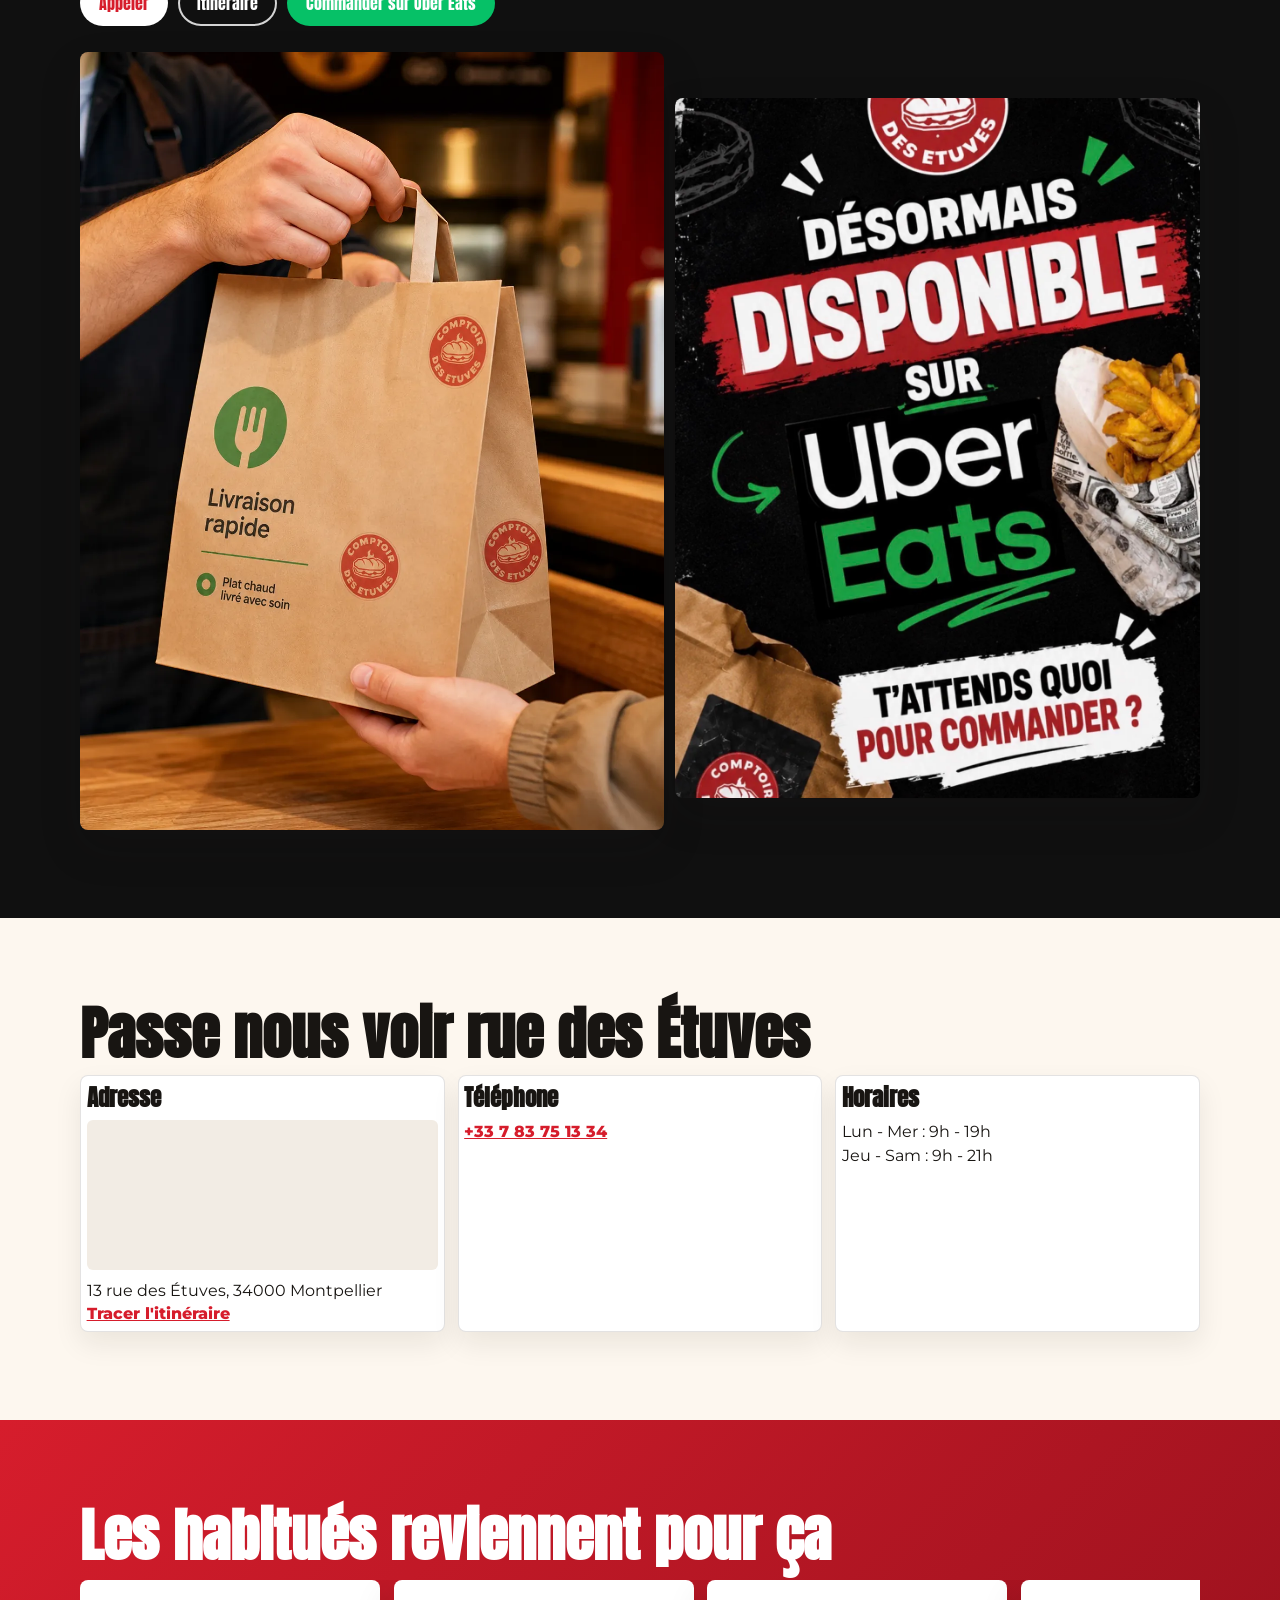
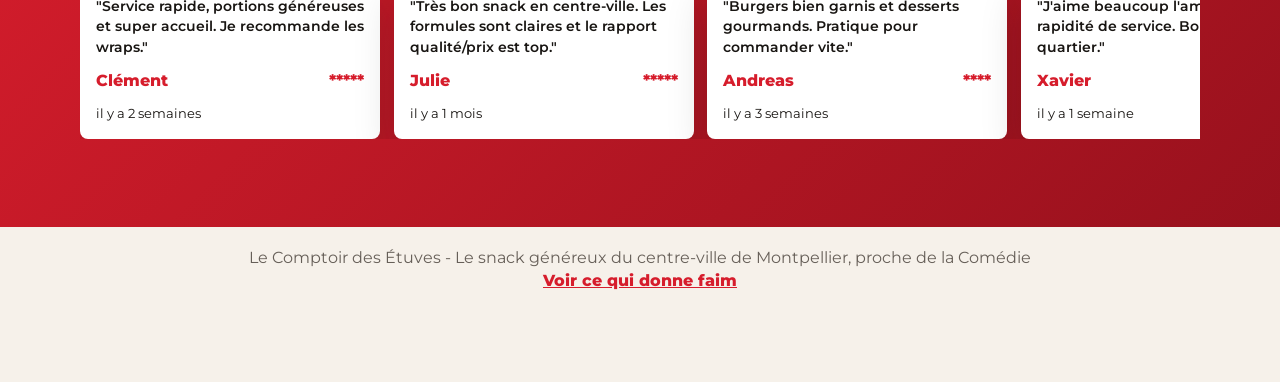
==== commit f8898b5f: "Update index.html" ====
--- a/index.html
+++ b/index.html
@@ -222,7 +222,7 @@
         <div>
           <p class="kicker">Sur place, à emporter, en livraison</p>
           <h2>Le Comptoir livré chez toi avec Uber Eats</h2>
-          <p>Envie d’un burger, d’un wrap ou d’un américain sans bouger ? Commande sur Uber Eats !</p>
+          <p>Envie d’un burger, d’un wrap ou d’un américain sans bouger de chez toi ? Commande sur Uber Eats !</p>
           <div class="cta-row">
             <a class="btn btn-light" href="tel:+33783751334">Appeler</a>
             <a class="btn btn-ghost-light" href="https://maps.app.goo.gl/zL9TgHPNbq3qR7Xw9" target="_blank" rel="noopener">Itinéraire</a>
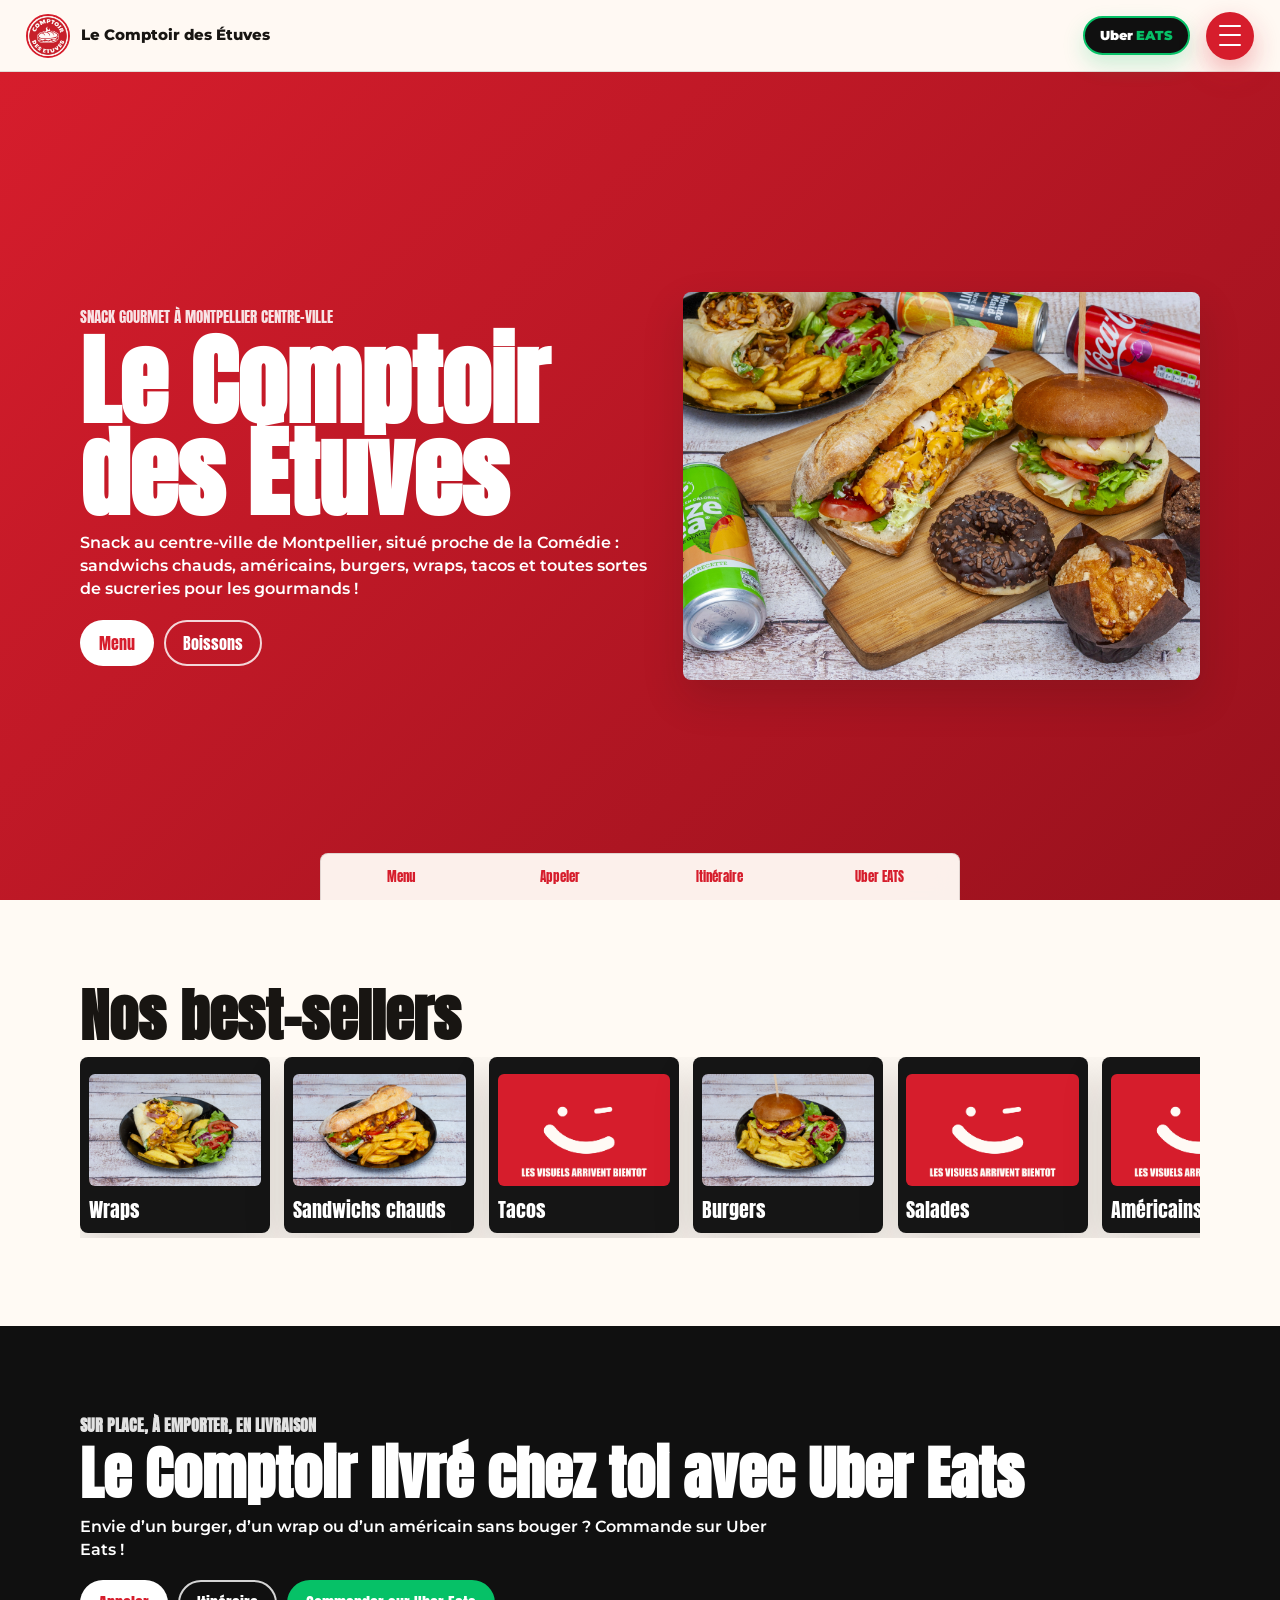
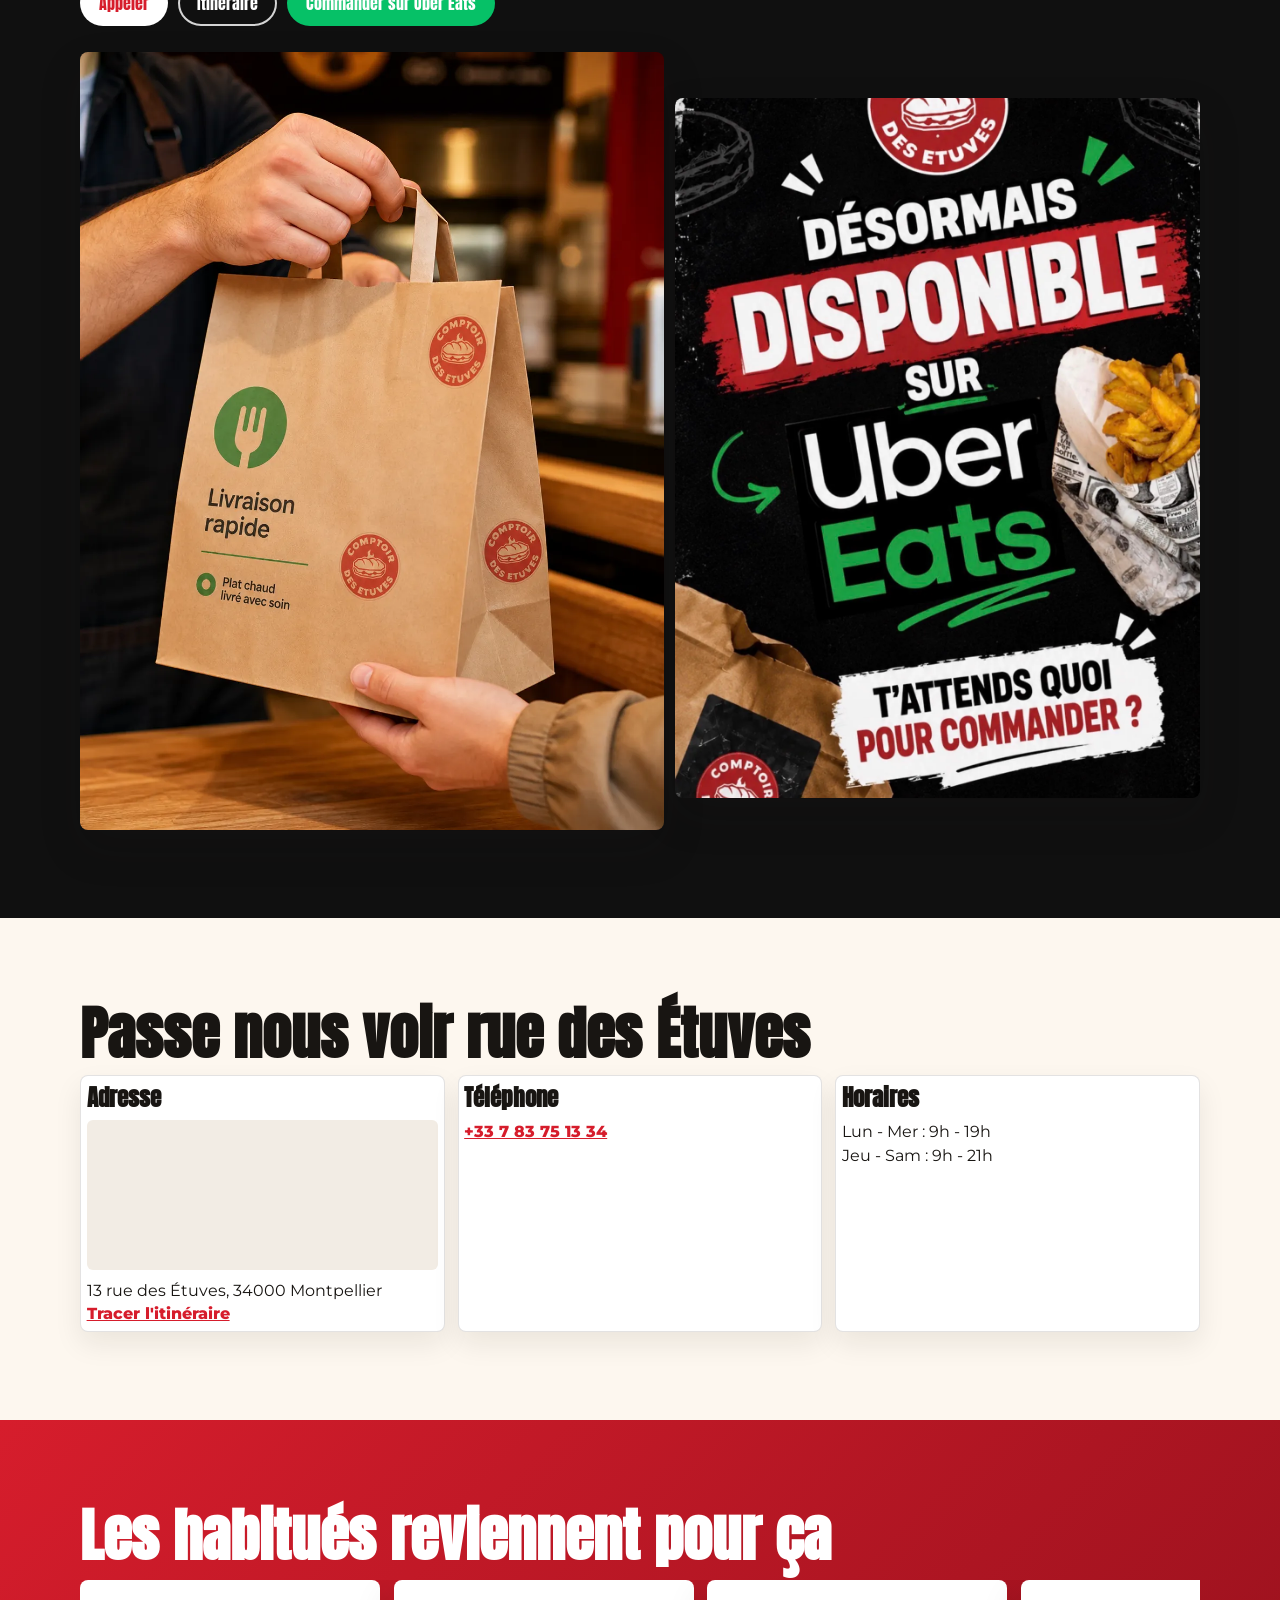
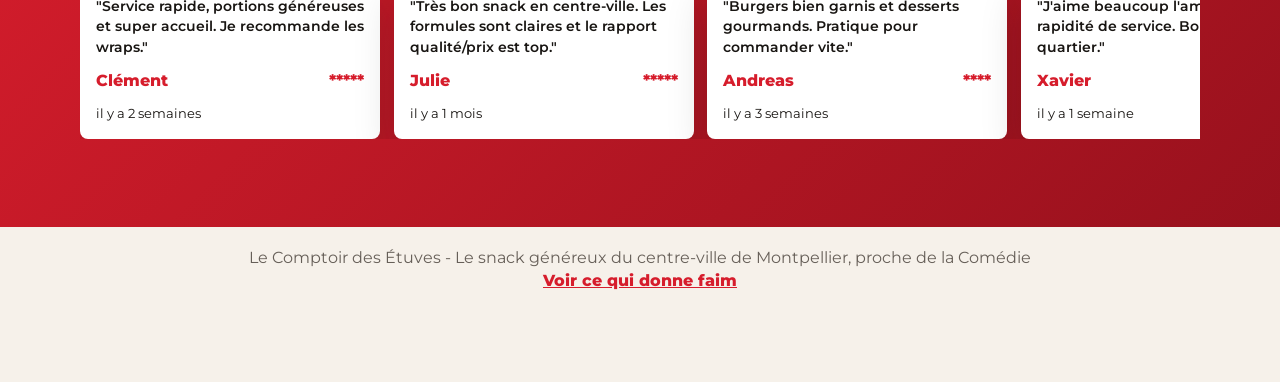
==== commit 036d29bf: "Revert "Update index.html" This reverts commit f8898b5fa4739b4b17b16c2a0d2ece23f84cf587." ====
--- a/index.html
+++ b/index.html
@@ -222,7 +222,7 @@
         <div>
           <p class="kicker">Sur place, à emporter, en livraison</p>
           <h2>Le Comptoir livré chez toi avec Uber Eats</h2>
-          <p>Envie d’un burger, d’un wrap ou d’un américain sans bouger de chez toi ? Commande sur Uber Eats !</p>
+          <p>Envie d’un burger, d’un wrap ou d’un américain sans bouger ? Commande sur Uber Eats !</p>
           <div class="cta-row">
             <a class="btn btn-light" href="tel:+33783751334">Appeler</a>
             <a class="btn btn-ghost-light" href="https://maps.app.goo.gl/zL9TgHPNbq3qR7Xw9" target="_blank" rel="noopener">Itinéraire</a>
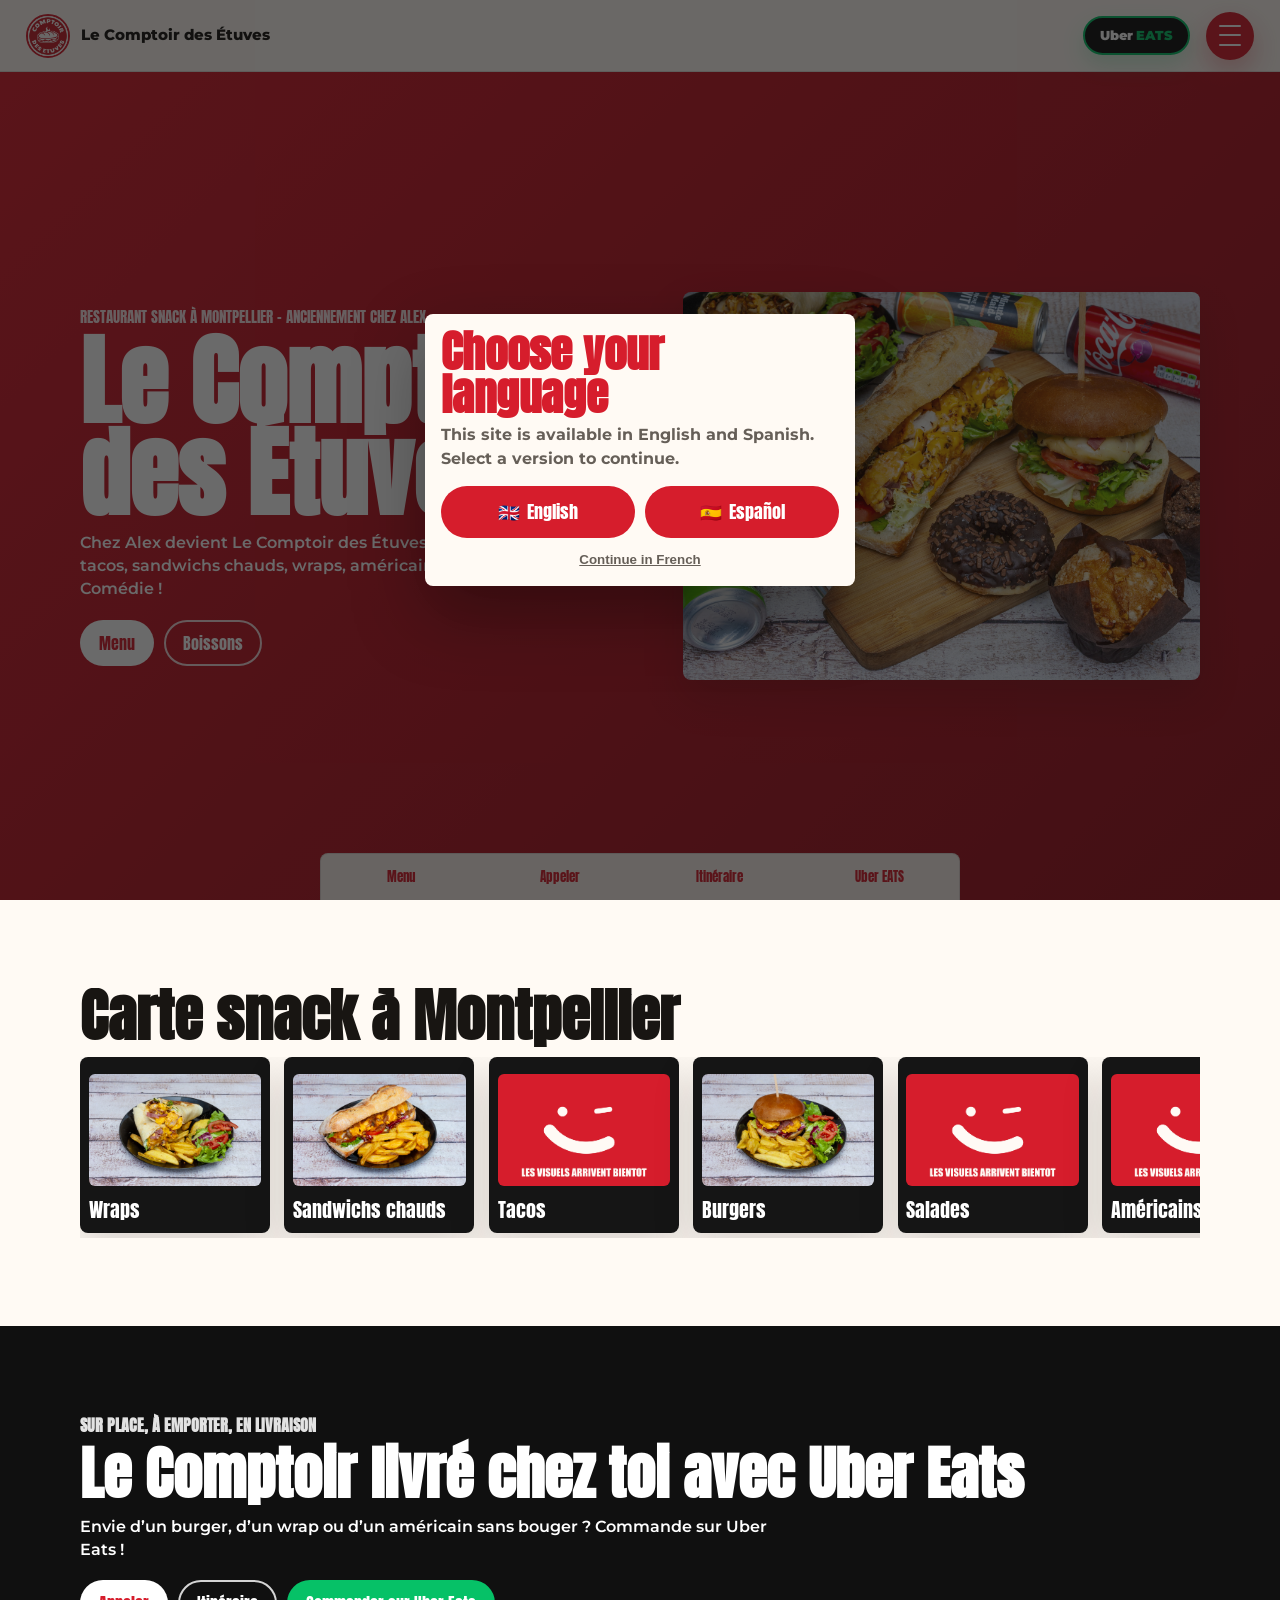
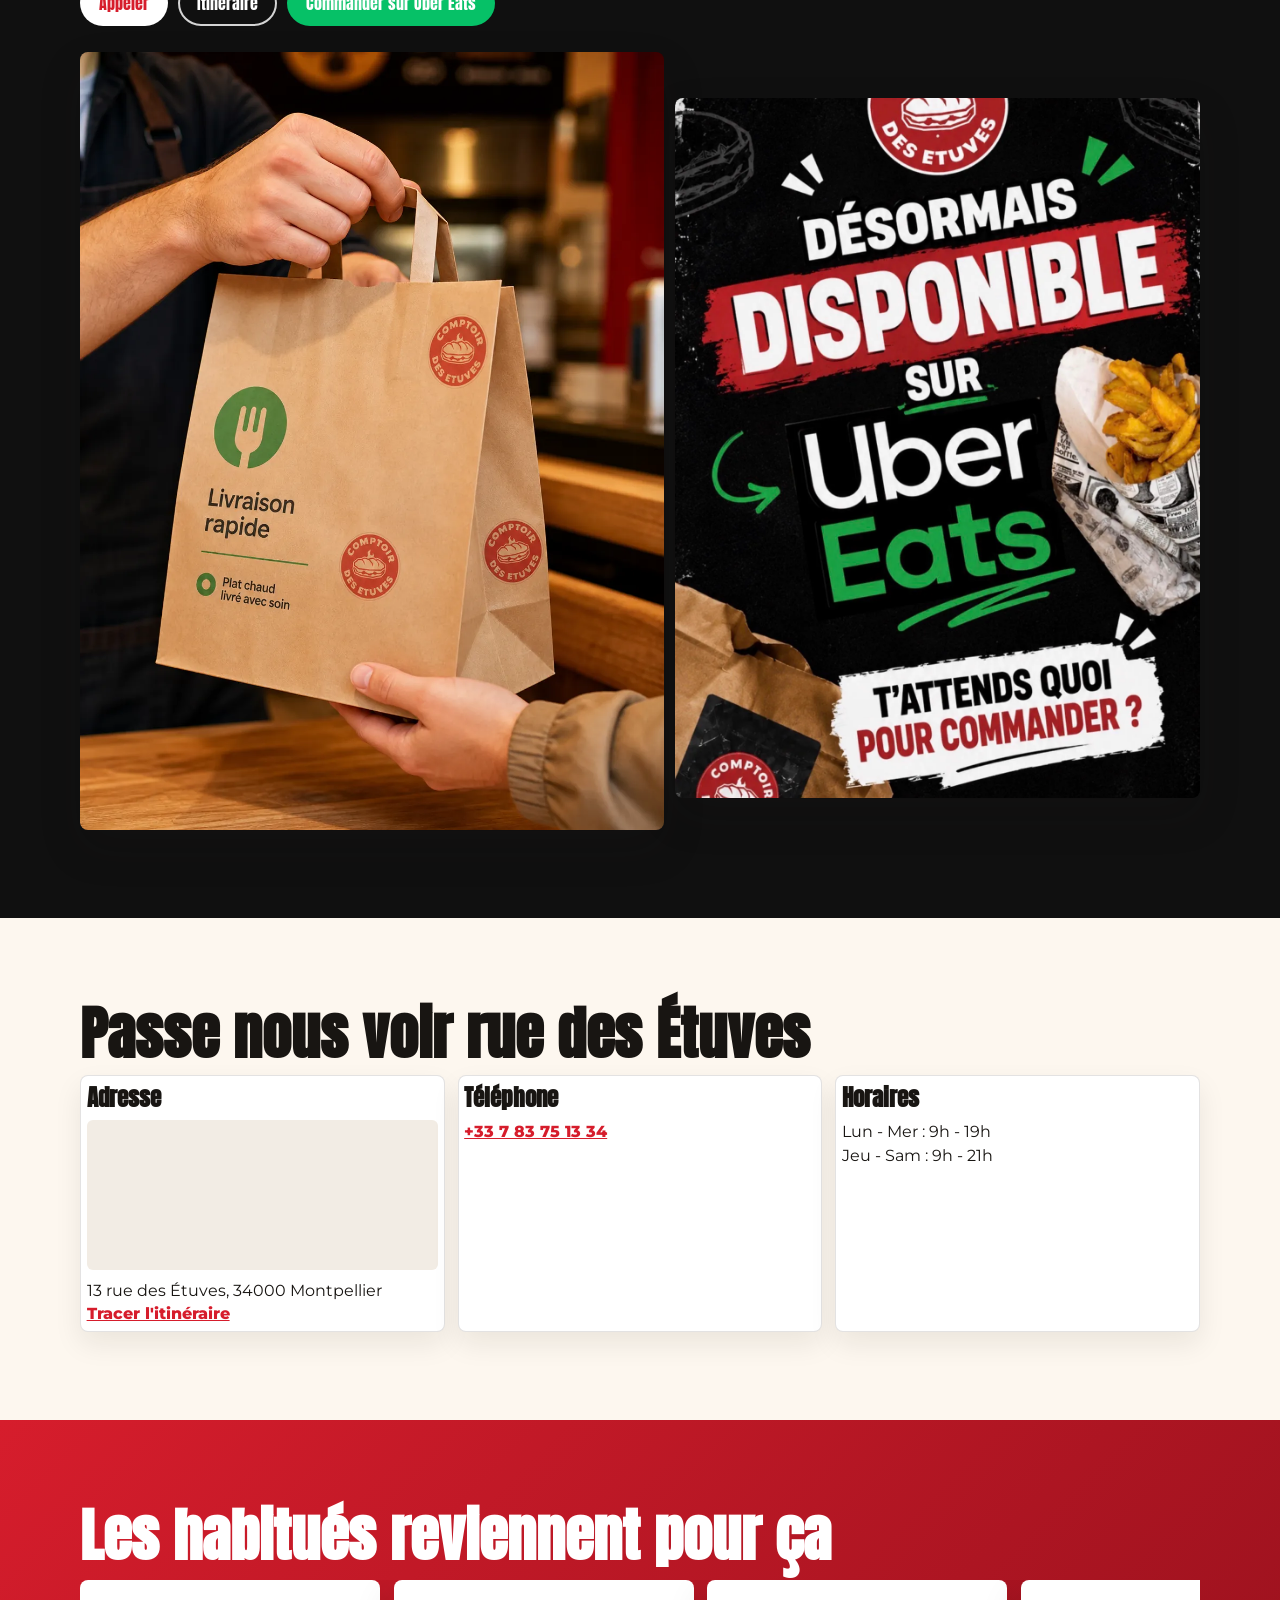
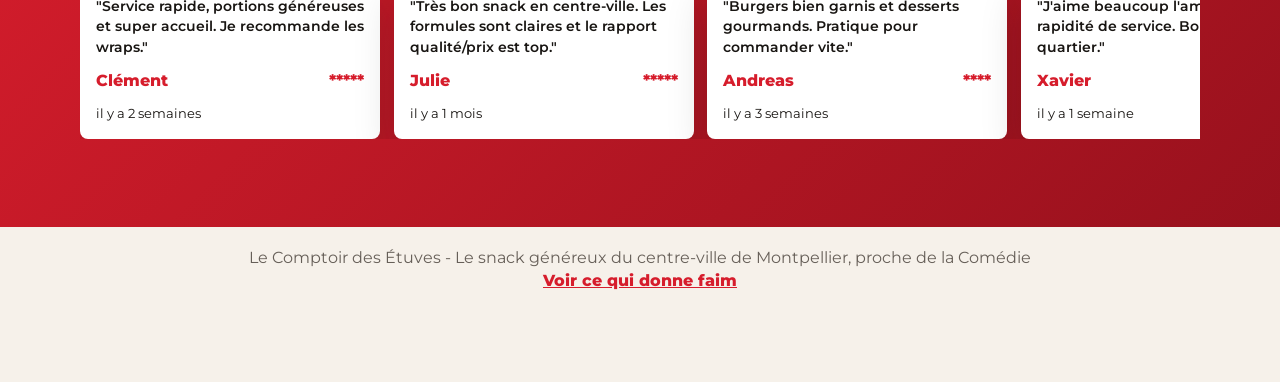
==== commit 7f962698: "Modifs SEO et langues" ====
--- a/index.html
+++ b/index.html
@@ -3,18 +3,25 @@
 <head>
   <meta charset="UTF-8" />
   <meta name="viewport" content="width=device-width, initial-scale=1" />
-  <title>Le Comptoir des Étuves | Snack généreux à Montpellier centre-ville</title>
-  <meta name="description" content="Snack généreux au centre-ville de Montpellier, proche de la Comédie : sandwichs chauds, américains, burgers et wraps sur place, à emporter ou en livraison Uber Eats." />
+  <title>Le Comptoir des Étuves (Chez Alex) | Restaurant Montpellier</title>
+  <meta name="description" content="Anciennement Chez Alex, restaurant snack au centre-ville de Montpellier près de la Comédie : burgers, tacos, sandwichs, wraps, menus pas chers, sur place, à emporter ou Uber Eats." />
   <meta name="theme-color" content="#d61d2c" />
   <link rel="canonical" href="https://comptoir-des-etuves.com/" />
+  <link rel="alternate" hreflang="fr" href="https://comptoir-des-etuves.com/" />
+  <link rel="alternate" hreflang="en" href="https://comptoir-des-etuves.com/en/" />
+  <link rel="alternate" hreflang="es" href="https://comptoir-des-etuves.com/es/" />
+  <link rel="alternate" hreflang="x-default" href="https://comptoir-des-etuves.com/" />
   <meta property="og:type" content="website" />
-  <meta property="og:title" content="Le Comptoir des Étuves | Snack généreux à Montpellier centre-ville" />
-  <meta property="og:description" content="Snack généreux au centre-ville de Montpellier, proche de la Comédie : sandwichs chauds, américains, burgers et wraps sur place, à emporter ou en livraison Uber Eats." />
+  <meta property="og:locale" content="fr_FR" />
+  <meta property="og:locale:alternate" content="en_GB" />
+  <meta property="og:locale:alternate" content="es_ES" />
+  <meta property="og:title" content="Le Comptoir des Étuves (Chez Alex) | Restaurant Montpellier" />
+  <meta property="og:description" content="Anciennement Chez Alex, restaurant snack au centre-ville de Montpellier près de la Comédie : burgers, tacos, sandwichs, wraps, menus pas chers, sur place, à emporter ou Uber Eats." />
   <meta property="og:url" content="https://comptoir-des-etuves.com/" />
   <meta property="og:image" content="https://comptoir-des-etuves.com/images/Hero.webp" />
   <meta name="twitter:card" content="summary_large_image" />
-  <meta name="twitter:title" content="Le Comptoir des Étuves | Snack généreux à Montpellier centre-ville" />
-  <meta name="twitter:description" content="Snack généreux au centre-ville de Montpellier, proche de la Comédie : sandwichs chauds, américains, burgers et wraps sur place, à emporter ou en livraison Uber Eats." />
+  <meta name="twitter:title" content="Le Comptoir des Étuves (Chez Alex) | Restaurant Montpellier" />
+  <meta name="twitter:description" content="Anciennement Chez Alex, restaurant snack au centre-ville de Montpellier près de la Comédie : burgers, tacos, sandwichs, wraps, menus pas chers, sur place, à emporter ou Uber Eats." />
   <meta name="twitter:image" content="https://comptoir-des-etuves.com/images/Hero.webp" />
   <link rel="preconnect" href="https://fonts.googleapis.com" />
   <link rel="preconnect" href="https://fonts.gstatic.com" crossorigin />
@@ -29,9 +36,13 @@
     "@type": ["LocalBusiness", "Restaurant"],
     "@id": "https://comptoir-des-etuves.com/#restaurant",
     "name": "Le Comptoir des Étuves",
+    "alternateName": [
+      "Chez Alex",
+      "Chez Alex Montpellier"
+    ],
     "url": "https://comptoir-des-etuves.com/",
     "image": "https://comptoir-des-etuves.com/images/Hero.webp",
-    "description": "Snack généreux au centre-ville de Montpellier, proche de la Comédie : sandwichs chauds, américains, burgers et wraps sur place, à emporter ou en livraison Uber Eats.",
+    "description": "Anciennement Chez Alex, restaurant snack au centre-ville de Montpellier près de la Comédie : burgers, tacos, sandwichs, wraps, menus pas chers, sur place, à emporter ou Uber Eats.",
     "telephone": "+33783751334",
     "address": {
       "@type": "PostalAddress",
@@ -176,9 +187,9 @@
   <main>
     <section class="home-hero wave-section wave-red">
       <div class="home-hero-copy">
-        <p class="kicker">Snack gourmet à Montpellier centre-ville</p>
+        <p class="kicker">Restaurant snack à Montpellier - anciennement Chez Alex</p>
         <h1>Le Comptoir des Étuves</h1>
-        <p class="hero-subtitle">Snack au centre-ville de Montpellier, situé proche de la Comédie : sandwichs chauds, américains, burgers, wraps, tacos et toutes sortes de sucreries pour les gourmands !</p>
+        <p class="hero-subtitle">Chez Alex devient Le Comptoir des Étuves. Venez y déguster burgers, tacos, sandwichs chauds, wraps, américains et desserts près de la Comédie !</p>
         <div class="cta-row">
           <button class="btn btn-light menu-open-btn" type="button" aria-controls="siteMenu">Menu</button>
           <a class="btn btn-ghost-light" href="boissons.html">Boissons</a>
@@ -191,7 +202,7 @@
 
     <section class="category-strip wave-section wave-light" aria-label="Catégories de la carte">
       <div class="section-inner">
-        <h2>Nos best-sellers</h2>
+        <h2>Carte snack à Montpellier</h2>
         <div class="category-viewport">
           <div class="category-scroll">
             <a href="wraps.html"><img src="images/Wrap%20Chicken%20Bacon.webp" alt="Wraps du Comptoir des Étuves" />Wraps</a>
@@ -282,4 +293,4 @@
 
   <script src="script.js"></script>
 </body>
-</html>
+</html> 
--- a/styles.css
+++ b/styles.css
@@ -707,6 +707,74 @@
   white-space: pre-line;
 }
 
+.language-prompt[hidden] {
+  display: none;
+}
+
+.language-prompt {
+  position: fixed;
+  inset: 0;
+  z-index: 100;
+  display: grid;
+  place-items: center;
+  padding: 1rem;
+  background: rgba(16, 16, 16, 0.62);
+}
+
+.language-prompt-card {
+  width: min(430px, calc(100vw - 1.5rem));
+  padding: 1rem;
+  border-radius: 8px;
+  color: var(--text);
+  background: #fffaf4;
+  box-shadow: 0 28px 70px rgba(0, 0, 0, 0.34);
+}
+
+.language-prompt-card h2 {
+  margin-bottom: 0.45rem;
+  color: var(--brand);
+  font-size: clamp(1.9rem, 9vw, 2.8rem);
+}
+
+.language-prompt-card p {
+  color: var(--muted);
+  font-weight: 700;
+}
+
+.language-prompt-actions {
+  display: grid;
+  grid-template-columns: 1fr 1fr;
+  gap: 0.65rem;
+  margin-top: 1rem;
+}
+
+.language-prompt-actions a {
+  min-height: 52px;
+  display: inline-flex;
+  align-items: center;
+  justify-content: center;
+  gap: 0.45rem;
+  padding: 0.7rem;
+  border-radius: 999px;
+  color: #fff;
+  background: var(--brand);
+  text-decoration: none;
+  font-family: "Anton", Impact, sans-serif;
+  font-size: 1.1rem;
+  line-height: 1;
+}
+
+.language-prompt-close {
+  width: 100%;
+  margin-top: 0.8rem;
+  border: 0;
+  color: var(--muted);
+  background: transparent;
+  font-weight: 800;
+  text-decoration: underline;
+  cursor: pointer;
+}
+
 .cta-band {
   margin: 1rem 0 0;
   padding: 1rem;
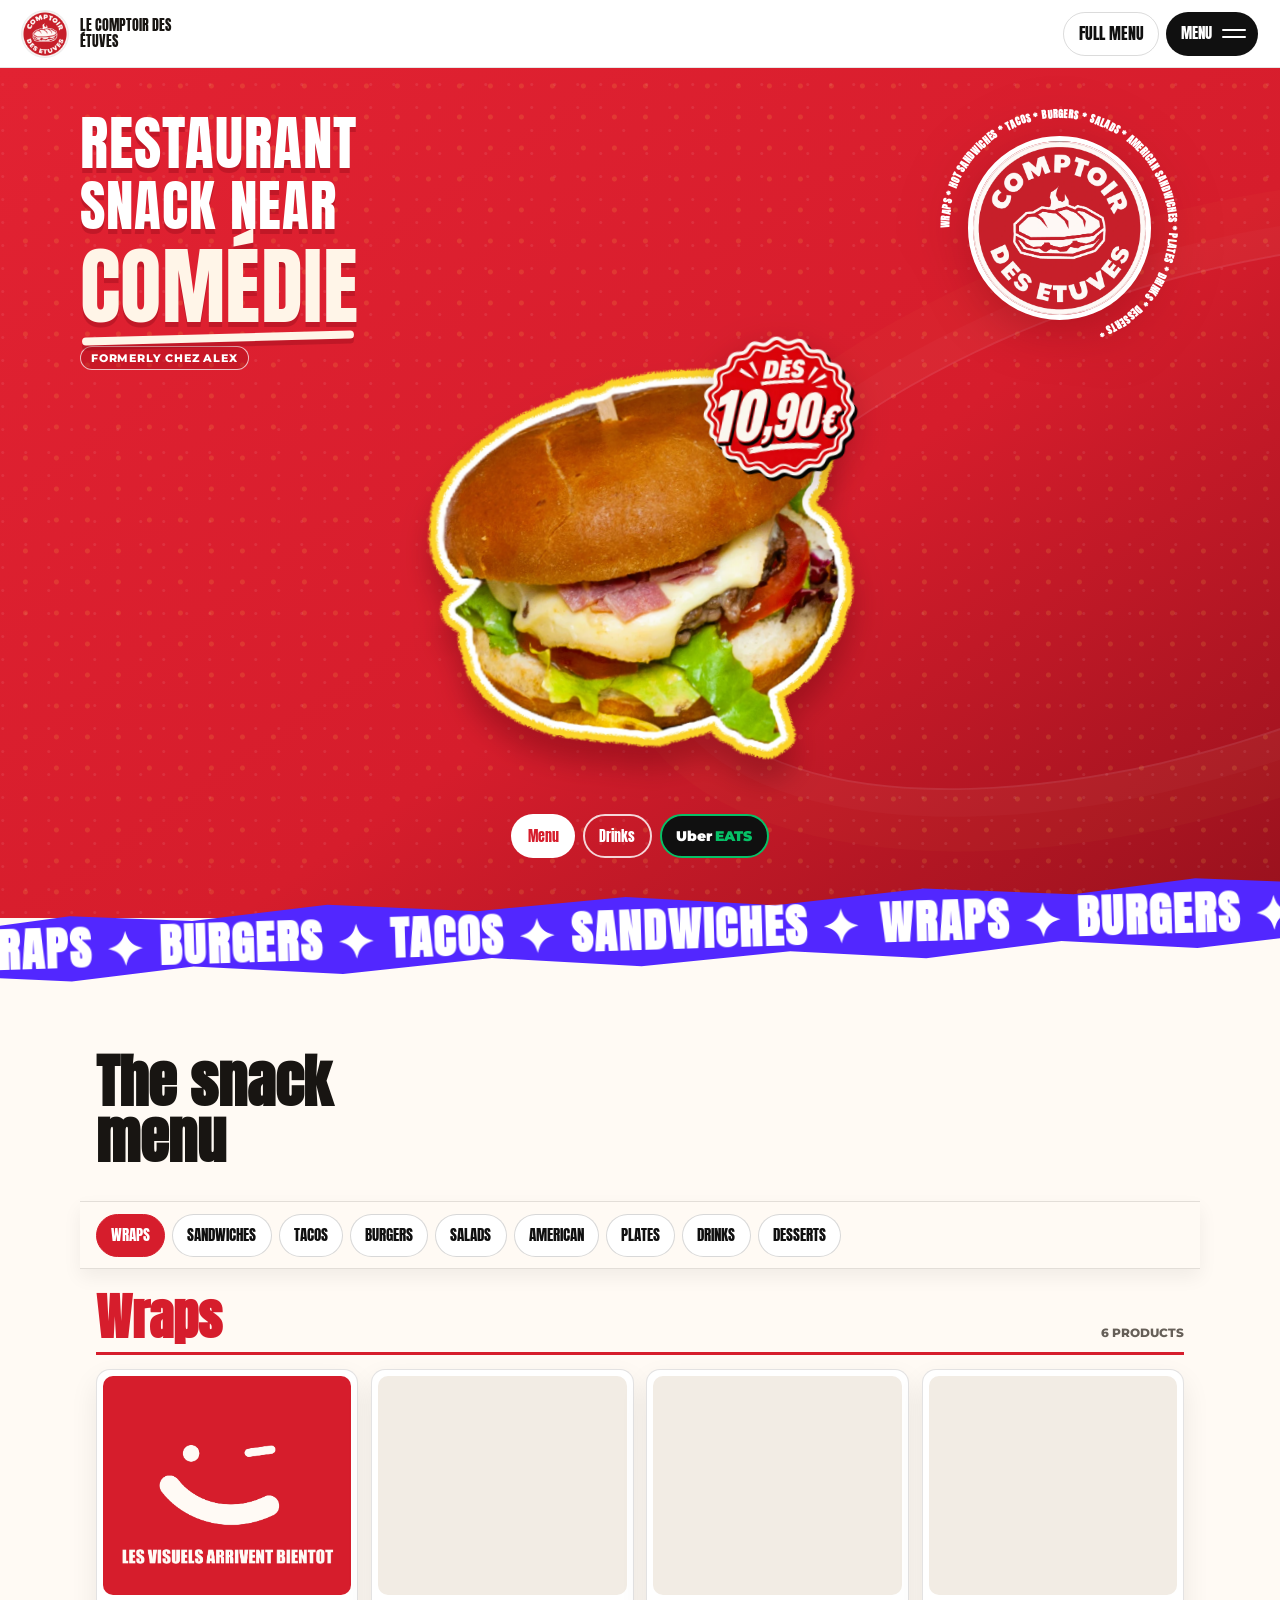
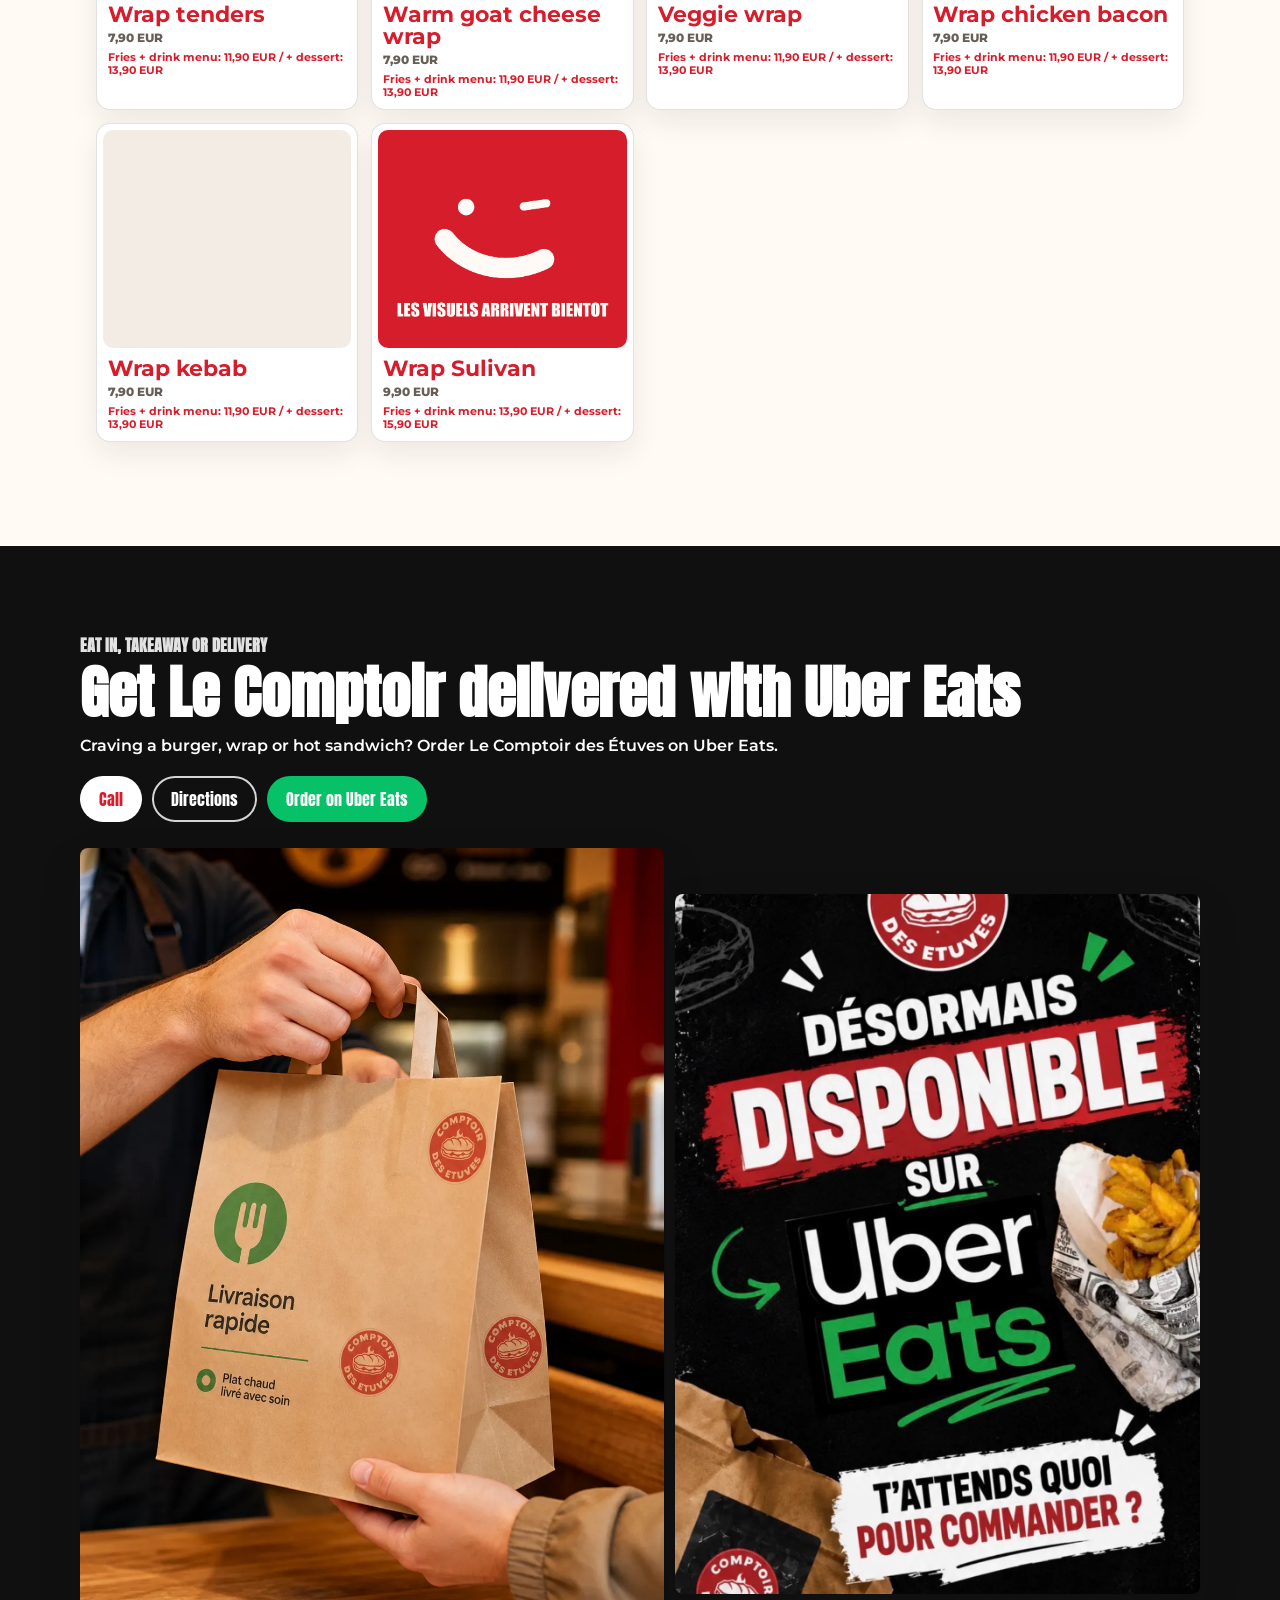
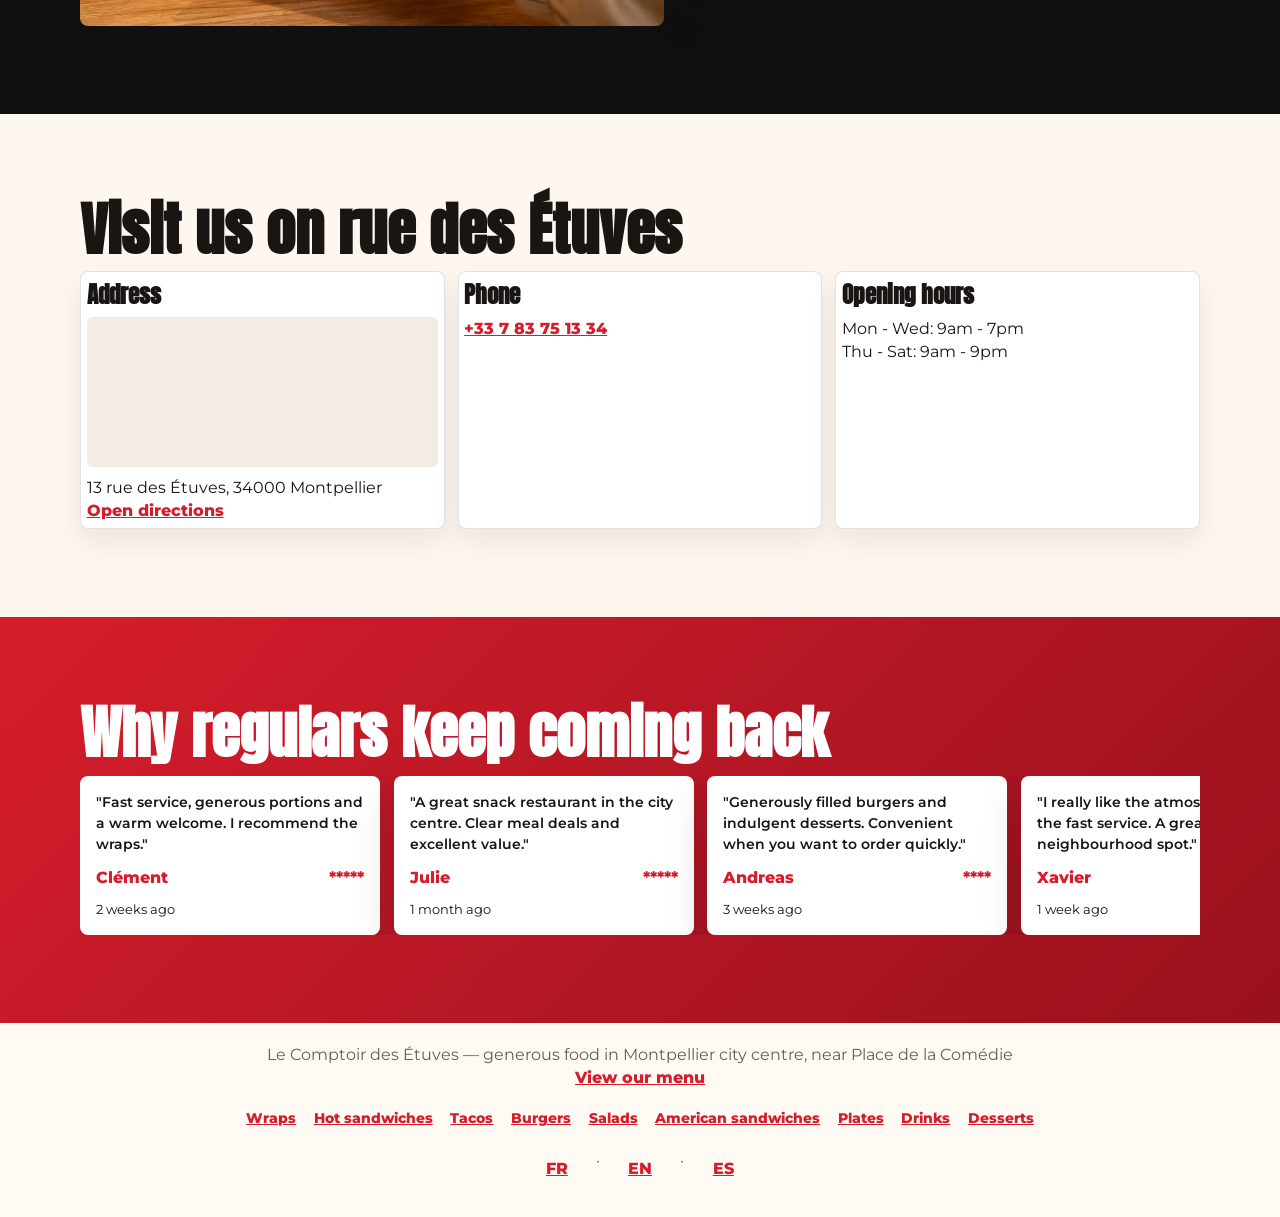
==== commit 7f9a3065: "Add files via upload" ====
--- a/index.html
+++ b/index.html
@@ -3,8 +3,10 @@
 <head>
   <meta charset="UTF-8" />
   <meta name="viewport" content="width=device-width, initial-scale=1" />
-  <title>Le Comptoir des Étuves (Chez Alex) | Restaurant Montpellier</title>
-  <meta name="description" content="Anciennement Chez Alex, restaurant snack au centre-ville de Montpellier près de la Comédie : burgers, tacos, sandwichs, wraps, menus pas chers, sur place, à emporter ou Uber Eats." />
+  <script src="language-redirect.js"></script>
+  <title>Snack Montpellier centre | Le Comptoir des Étuves</title>
+  <meta name="description" content="Anciennement Chez Alex : snack à Montpellier centre près de la Comédie. Burgers, tacos, wraps et sandwichs sur place, à emporter ou via Uber Eats." />
+  <meta name="robots" content="index, follow, max-image-preview:large, max-snippet:-1, max-video-preview:-1" />
   <meta name="theme-color" content="#d61d2c" />
   <link rel="canonical" href="https://comptoir-des-etuves.com/" />
   <link rel="alternate" hreflang="fr" href="https://comptoir-des-etuves.com/" />
@@ -12,17 +14,24 @@
   <link rel="alternate" hreflang="es" href="https://comptoir-des-etuves.com/es/" />
   <link rel="alternate" hreflang="x-default" href="https://comptoir-des-etuves.com/" />
   <meta property="og:type" content="website" />
+  <meta property="og:site_name" content="Le Comptoir des Étuves" />
   <meta property="og:locale" content="fr_FR" />
   <meta property="og:locale:alternate" content="en_GB" />
   <meta property="og:locale:alternate" content="es_ES" />
-  <meta property="og:title" content="Le Comptoir des Étuves (Chez Alex) | Restaurant Montpellier" />
-  <meta property="og:description" content="Anciennement Chez Alex, restaurant snack au centre-ville de Montpellier près de la Comédie : burgers, tacos, sandwichs, wraps, menus pas chers, sur place, à emporter ou Uber Eats." />
+  <meta property="og:title" content="Snack Montpellier centre | Le Comptoir des Étuves" />
+  <meta property="og:description" content="Anciennement Chez Alex : snack à Montpellier centre près de la Comédie. Burgers, tacos, wraps et sandwichs sur place, à emporter ou via Uber Eats." />
   <meta property="og:url" content="https://comptoir-des-etuves.com/" />
-  <meta property="og:image" content="https://comptoir-des-etuves.com/images/Hero.webp" />
+  <meta property="og:image" content="https://comptoir-des-etuves.com/images/Burger%20Montagnard.webp" />
+  <meta property="og:image:type" content="image/webp" />
+  <meta property="og:image:width" content="1200" />
+  <meta property="og:image:height" content="800" />
+  <meta property="og:image:alt" content="Burger Montagnard du Comptoir des Étuves à Montpellier" />
   <meta name="twitter:card" content="summary_large_image" />
-  <meta name="twitter:title" content="Le Comptoir des Étuves (Chez Alex) | Restaurant Montpellier" />
-  <meta name="twitter:description" content="Anciennement Chez Alex, restaurant snack au centre-ville de Montpellier près de la Comédie : burgers, tacos, sandwichs, wraps, menus pas chers, sur place, à emporter ou Uber Eats." />
-  <meta name="twitter:image" content="https://comptoir-des-etuves.com/images/Hero.webp" />
+  <meta name="twitter:title" content="Snack Montpellier centre | Le Comptoir des Étuves" />
+  <meta name="twitter:description" content="Anciennement Chez Alex : snack à Montpellier centre près de la Comédie. Burgers, tacos, wraps et sandwichs sur place, à emporter ou via Uber Eats." />
+  <meta name="twitter:image" content="https://comptoir-des-etuves.com/images/Burger%20Montagnard.webp" />
+  <meta name="twitter:image:alt" content="Burger Montagnard du Comptoir des Étuves à Montpellier" />
+  <link rel="preload" as="image" href="images/burger-montagnard-detoure.webp" type="image/webp" fetchpriority="high" />
   <link rel="preconnect" href="https://fonts.googleapis.com" />
   <link rel="preconnect" href="https://fonts.gstatic.com" crossorigin />
   <link href="https://fonts.googleapis.com/css2?family=Anton&family=Montserrat:wght@400;500;600;700;800&display=swap" rel="stylesheet" />
@@ -30,200 +39,390 @@
   <link rel="icon" href="favicon.ico" sizes="any" />
   <link rel="icon" type="image/png" href="favicon.png" />
   <link rel="apple-touch-icon" href="favicon.png" />
-  <script type="application/ld+json">
-  {
-    "@context": "https://schema.org",
-    "@type": ["LocalBusiness", "Restaurant"],
-    "@id": "https://comptoir-des-etuves.com/#restaurant",
-    "name": "Le Comptoir des Étuves",
-    "alternateName": [
-      "Chez Alex",
-      "Chez Alex Montpellier"
-    ],
-    "url": "https://comptoir-des-etuves.com/",
-    "image": "https://comptoir-des-etuves.com/images/Hero.webp",
-    "description": "Anciennement Chez Alex, restaurant snack au centre-ville de Montpellier près de la Comédie : burgers, tacos, sandwichs, wraps, menus pas chers, sur place, à emporter ou Uber Eats.",
-    "telephone": "+33783751334",
-    "address": {
-      "@type": "PostalAddress",
-      "streetAddress": "13 rue des Étuves",
-      "postalCode": "34000",
-      "addressLocality": "Montpellier",
-      "addressCountry": "FR"
+<script type="application/ld+json">
+{
+  "@context": "https://schema.org",
+  "@type": [
+    "LocalBusiness",
+    "Restaurant"
+  ],
+  "@id": "https://comptoir-des-etuves.com/#restaurant",
+  "name": "Le Comptoir des Étuves",
+  "alternateName": [
+    "Chez Alex",
+    "Chez Alex Montpellier"
+  ],
+  "url": "https://comptoir-des-etuves.com/",
+  "image": "https://comptoir-des-etuves.com/images/Burger%20Montagnard.webp",
+  "logo": "https://comptoir-des-etuves.com/images/logo.webp",
+  "description": "Anciennement Chez Alex : snack à Montpellier centre près de la Comédie. Burgers, tacos, wraps et sandwichs sur place, à emporter ou via Uber Eats.",
+  "telephone": "+33783751334",
+  "address": {
+    "@type": "PostalAddress",
+    "streetAddress": "13 rue des Étuves",
+    "postalCode": "34000",
+    "addressLocality": "Montpellier",
+    "addressCountry": "FR"
+  },
+  "geo": {
+    "@type": "GeoCoordinates",
+    "latitude": 43.6071728,
+    "longitude": 3.877323
+  },
+  "hasMap": "https://maps.app.goo.gl/zL9TgHPNbq3qR7Xw9",
+  "priceRange": "€",
+  "sameAs": [
+    "https://maps.app.goo.gl/zL9TgHPNbq3qR7Xw9",
+    "https://www.ubereats.com/fr/store/comptoir-des-etuves/ZKupSNvwXZqzl_tochM5Iw"
+  ],
+  "areaServed": [
+    "Montpellier centre-ville",
+    "Place de la Comédie",
+    "Rue des Étuves"
+  ],
+  "openingHours": "Mo-We 09:00-19:00, Th-Sa 09:00-21:00",
+  "openingHoursSpecification": [
+    {
+      "@type": "OpeningHoursSpecification",
+      "dayOfWeek": [
+        "Monday",
+        "Tuesday",
+        "Wednesday"
+      ],
+      "opens": "09:00",
+      "closes": "19:00"
     },
-    "geo": {
-      "@type": "GeoCoordinates",
-      "latitude": 43.6071728,
-      "longitude": 3.877323
-    },
-    "hasMap": "https://maps.app.goo.gl/zL9TgHPNbq3qR7Xw9",
-    "priceRange": "€",
-    "sameAs": [
-      "https://maps.app.goo.gl/zL9TgHPNbq3qR7Xw9",
-      "https://www.ubereats.com/fr/store/comptoir-des-etuves/ZKupSNvwXZqzl_tochM5Iw"
-    ],
-    "areaServed": [
-      "Montpellier centre-ville",
-      "Place de la Comédie",
-      "Rue des Étuves"
-    ],
-    "openingHours": "Mo-We 09:00-19:00, Th-Sa 09:00-21:00",
-    "openingHoursSpecification": [
-      {
-        "@type": "OpeningHoursSpecification",
-        "dayOfWeek": [
-          "Monday",
-          "Tuesday",
-          "Wednesday"
-        ],
-        "opens": "09:00",
-        "closes": "19:00"
-      },
-      {
-        "@type": "OpeningHoursSpecification",
-        "dayOfWeek": [
-          "Thursday",
-          "Friday",
-          "Saturday"
-        ],
-        "opens": "09:00",
-        "closes": "21:00"
+    {
+      "@type": "OpeningHoursSpecification",
+      "dayOfWeek": [
+        "Thursday",
+        "Friday",
+        "Saturday"
+      ],
+      "opens": "09:00",
+      "closes": "21:00"
+    }
+  ],
+  "servesCuisine": [
+    "snack",
+    "burgers",
+    "wraps",
+    "sandwichs",
+    "tacos"
+  ],
+  "menu": "https://comptoir-des-etuves.com/#menu",
+  "hasMenu": {
+    "@type": "Menu",
+    "@id": "https://comptoir-des-etuves.com/#menu",
+    "name": "Carte du Comptoir des Étuves",
+    "url": "https://comptoir-des-etuves.com/#menu",
+    "hasMenuSection": [
+      {
+        "@type": "MenuSection",
+        "name": "Wraps",
+        "url": "https://comptoir-des-etuves.com/wraps.html"
+      },
+      {
+        "@type": "MenuSection",
+        "name": "Sandwichs chauds",
+        "url": "https://comptoir-des-etuves.com/sandwichs-chauds.html"
+      },
+      {
+        "@type": "MenuSection",
+        "name": "Tacos",
+        "url": "https://comptoir-des-etuves.com/tacos.html"
+      },
+      {
+        "@type": "MenuSection",
+        "name": "Burgers",
+        "url": "https://comptoir-des-etuves.com/burgers.html"
+      },
+      {
+        "@type": "MenuSection",
+        "name": "Salades",
+        "url": "https://comptoir-des-etuves.com/salades.html"
+      },
+      {
+        "@type": "MenuSection",
+        "name": "Américains",
+        "url": "https://comptoir-des-etuves.com/americains.html"
+      },
+      {
+        "@type": "MenuSection",
+        "name": "Assiettes",
+        "url": "https://comptoir-des-etuves.com/assiettes.html"
+      },
+      {
+        "@type": "MenuSection",
+        "name": "Boissons",
+        "url": "https://comptoir-des-etuves.com/boissons.html"
+      },
+      {
+        "@type": "MenuSection",
+        "name": "Desserts",
+        "url": "https://comptoir-des-etuves.com/desserts.html"
       }
-    ],
-    "servesCuisine": [
-      "snack",
-      "burgers",
-      "wraps",
-      "sandwichs",
-      "tacos"
-    ],
-    "menu": "https://comptoir-des-etuves.com/#menu",
-    "hasMenu": {
-      "@type": "Menu",
-      "@id": "https://comptoir-des-etuves.com/#menu",
-      "name": "Carte du Comptoir des Étuves",
-      "url": "https://comptoir-des-etuves.com/",
-      "hasMenuSection": [
-        {
-          "@type": "MenuSection",
-          "name": "Wraps",
-          "url": "https://comptoir-des-etuves.com/wraps.html"
-        },
-        {
-          "@type": "MenuSection",
-          "name": "Sandwichs chauds",
-          "url": "https://comptoir-des-etuves.com/sandwichs-chauds.html"
-        },
-        {
-          "@type": "MenuSection",
-          "name": "Tacos",
-          "url": "https://comptoir-des-etuves.com/tacos.html"
-        },
-        {
-          "@type": "MenuSection",
-          "name": "Burgers",
-          "url": "https://comptoir-des-etuves.com/burgers.html"
-        },
-        {
-          "@type": "MenuSection",
-          "name": "Salades",
-          "url": "https://comptoir-des-etuves.com/salades.html"
-        },
-        {
-          "@type": "MenuSection",
-          "name": "Américains",
-          "url": "https://comptoir-des-etuves.com/americains.html"
-        },
-        {
-          "@type": "MenuSection",
-          "name": "Assiettes",
-          "url": "https://comptoir-des-etuves.com/assiettes.html"
-        },
-        {
-          "@type": "MenuSection",
-          "name": "Boissons",
-          "url": "https://comptoir-des-etuves.com/boissons.html"
-        },
-        {
-          "@type": "MenuSection",
-          "name": "Desserts",
-          "url": "https://comptoir-des-etuves.com/desserts.html"
-        }
-      ]
-    }
+    ]
+  },
+  "inLanguage": "fr"
+}
+</script>
+<script type="application/ld+json">
+{
+  "@context": "https://schema.org",
+  "@type": "WebSite",
+  "@id": "https://comptoir-des-etuves.com/#website",
+  "url": "https://comptoir-des-etuves.com/",
+  "name": "Le Comptoir des Étuves",
+  "alternateName": "Chez Alex",
+  "inLanguage": [
+    "fr-FR",
+    "en-GB",
+    "es-ES"
+  ],
+  "publisher": {
+    "@id": "https://comptoir-des-etuves.com/#restaurant"
   }
-  </script>
+}
+</script>
 </head>
-<body class="home">
+<body class="home one-page-home">
   <header class="topbar">
-    <a class="brand" href="index.html" aria-label="Accueil Le Comptoir des Étuves">
+    <a class="brand" href="#top" aria-label="Accueil Le Comptoir des Étuves">
       <img src="images/logo.webp" alt="Logo Le Comptoir des Étuves" />
       <span>Le Comptoir des Étuves</span>
     </a>
-    <a class="uber-eats-button" href="https://www.ubereats.com/fr/store/comptoir-des-etuves/ZKupSNvwXZqzl_tochM5Iw?msockid=33f06aeddd2b65fa2c007c70dc0e6430" target="_blank" rel="noopener"><span>Uber</span> <strong>EATS</strong></a>
-    <button class="menu-toggle" type="button" aria-controls="siteMenu" aria-expanded="false" aria-label="Ouvrir le menu">
-      <span></span>
-      <span></span>
-      <span></span>
-    </button>
+    <div class="topbar-actions">
+      <a class="topbar-link" href="#menu">La carte</a>
+      <button class="menu-toggle" type="button" aria-controls="siteMenu" aria-expanded="false" aria-label="Ouvrir le menu">
+        <span class="menu-toggle-label">Menu</span>
+        <span class="menu-toggle-lines" aria-hidden="true"><i></i><i></i></span>
+      </button>
+    </div>
   </header>
 
   <nav class="site-menu" id="siteMenu" aria-label="Navigation principale" hidden>
     <div class="site-menu-panel">
-      <button class="menu-close" type="button" aria-label="Fermer le menu">&times;</button>
+      <div class="site-menu-header">
+        <a class="brand" href="#top" aria-label="Accueil Le Comptoir des Étuves">
+          <img src="images/logo.webp" alt="Logo Le Comptoir des Étuves" />
+          <span>Le Comptoir des Étuves</span>
+        </a>
+        <button class="menu-close" type="button" aria-label="Fermer le menu">&times;</button>
+      </div>
       <p class="menu-eyebrow">La carte</p>
-      <a href="wraps.html">Wraps</a>
-      <a href="sandwichs-chauds.html">Sandwichs chauds</a>
-      <a href="tacos.html">Tacos</a>
-      <a href="burgers.html">Burgers</a>
-      <a href="salades.html">Salades</a>
-      <a href="americains.html">Américains</a>
-      <a href="assiettes.html">Assiettes</a>
-      <a href="boissons.html">Boissons</a>
-      <a href="desserts.html">Desserts</a>
+      <div class="site-menu-links">
+        <a href="#wraps">Wraps</a>
+        <a href="#sandwichs-chauds">Sandwichs chauds</a>
+        <a href="#tacos">Tacos</a>
+        <a href="#burgers">Burgers</a>
+        <a href="#salades">Salades</a>
+        <a href="#americains">Américains</a>
+        <a href="#assiettes">Assiettes</a>
+        <a href="#boissons">Boissons</a>
+        <a href="#desserts">Desserts</a>
+      </div>
+      <div class="site-menu-footer">
+        <a href="#infos">Infos pratiques</a>
+        <a class="btn btn-uber-eats" href="https://www.ubereats.com/fr/store/comptoir-des-etuves/ZKupSNvwXZqzl_tochM5Iw?msockid=33f06aeddd2b65fa2c007c70dc0e6430" target="_blank" rel="noopener">Uber Eats</a>
+      </div>
     </div>
   </nav>
 
-  <main>
-    <section class="home-hero wave-section wave-red">
+  <main id="top">
+    <section class="home-hero" aria-label="Le Comptoir des Étuves, snack à Montpellier">
       <div class="home-hero-copy">
-        <p class="kicker">Restaurant snack à Montpellier - anciennement Chez Alex</p>
-        <h1>Le Comptoir des Étuves</h1>
-        <p class="hero-subtitle">Chez Alex devient Le Comptoir des Étuves. Venez y déguster burgers, tacos, sandwichs chauds, wraps, américains et desserts près de la Comédie !</p>
-        <div class="cta-row">
-          <button class="btn btn-light menu-open-btn" type="button" aria-controls="siteMenu">Menu</button>
-          <a class="btn btn-ghost-light" href="boissons.html">Boissons</a>
-        </div>
-      </div>
-      <figure class="hero-product">
-        <img src="images/Hero.webp" alt="Burger gourmand du Comptoir des Étuves" />
-      </figure>
+        <p class="hero-local-title">
+          <span class="hero-title-restaurant">Restaurant</span>
+          <span class="hero-title-context">Snack à la</span>
+          <strong>Comédie</strong>
+        </p>
+        <p class="hero-alias">Anciennement Chez Alex</p>
+      </div>
+      <h1 class="circular-logo" aria-label="Le Comptoir des Étuves, snack à Montpellier">
+        <svg class="circular-logo-text" viewBox="0 0 200 200" aria-hidden="true">
+          <defs>
+            <path id="hero-logo-circle" d="M 100,100 m -78,0 a 78,78 0 1,1 156,0 a 78,78 0 1,1 -156,0" />
+          </defs>
+          <text><textPath href="#hero-logo-circle" startOffset="0%">Wraps * Sandwichs chauds * Tacos * Burgers * Salades * Américains * Assiettes * Boissons * Desserts *</textPath></text>
+        </svg>
+        <img src="images/logo.webp" alt="" />
+      </h1>
+      <div class="hero-product-stage">
+        <img class="hero-burger" src="images/burger-montagnard-detoure.webp" alt="Burger Montagnard du Comptoir des Étuves" width="1100" height="1021" fetchpriority="high" decoding="async" />
+        <img class="hero-price-sticker" src="images/sticker-prix-10-90-384.webp" alt="Dès 10,90 €" width="384" height="355" decoding="async" />
+      </div>
+      <div class="cta-row hero-actions">
+        <button class="btn btn-light menu-open-btn" type="button" aria-controls="siteMenu">Menu</button>
+        <a class="btn btn-ghost-light" href="#boissons">Boissons</a>
+        <a class="uber-eats-button" href="https://www.ubereats.com/fr/store/comptoir-des-etuves/ZKupSNvwXZqzl_tochM5Iw?msockid=33f06aeddd2b65fa2c007c70dc0e6430" target="_blank" rel="noopener"><span>Uber</span> <strong>EATS</strong></a>
+      </div>
     </section>
 
-    <section class="category-strip wave-section wave-light" aria-label="Catégories de la carte">
+    <section class="text-loop-band" aria-label="Wraps, burgers, tacos et sandwichs">
+      <div class="text-loop-ribbon">
+        <div class="text-loop-track" aria-hidden="true">
+          <span>Wraps ✦ Burgers ✦ Tacos ✦ Sandwichs ✦</span>
+          <span>Wraps ✦ Burgers ✦ Tacos ✦ Sandwichs ✦</span>
+          <span>Wraps ✦ Burgers ✦ Tacos ✦ Sandwichs ✦</span>
+          <span>Wraps ✦ Burgers ✦ Tacos ✦ Sandwichs ✦</span>
+        </div>
+      </div>
+    </section>
+
+    <section class="menu-explorer wave-section wave-light" id="menu" aria-labelledby="menu-title">
       <div class="section-inner">
-        <h2>Carte snack à Montpellier</h2>
-        <div class="category-viewport">
-          <div class="category-scroll">
-            <a href="wraps.html"><img src="images/Wrap%20Chicken%20Bacon.webp" alt="Wraps du Comptoir des Étuves" />Wraps</a>
-            <a href="sandwichs-chauds.html"><img src="images/Sandwich%20Crosutillant.webp" alt="Sandwichs chauds du Comptoir des Étuves" />Sandwichs chauds</a>
-            <a href="tacos.html"><img src="images/visuels-arrivent-bientot.webp" alt="Tacos du Comptoir des Étuves" />Tacos</a>
-            <a href="burgers.html"><img src="images/Burger%20Tenders%20Bacon.webp" alt="Burgers du Comptoir des Étuves" />Burgers</a>
-            <a href="salades.html"><img src="images/visuels-arrivent-bientot.webp" alt="Salades du Comptoir des Étuves" />Salades</a>
-            <a href="americains.html"><img src="images/visuels-arrivent-bientot.webp" alt="Américains du Comptoir des Étuves" />Américains</a>
-            <a href="assiettes.html"><img src="images/visuels-arrivent-bientot.webp" alt="Assiettes du Comptoir des Étuves" />Assiettes</a>
-            <a href="boissons.html"><img src="images/visuels-arrivent-bientot.webp" alt="Boissons du Comptoir des Étuves" />Boissons</a>
-            <a href="desserts.html"><img src="images/visuels-arrivent-bientot.webp" alt="Desserts du Comptoir des Étuves" />Desserts</a>
-            <a href="wraps.html" aria-hidden="true" tabindex="-1"><img src="images/Wrap%20Kebab.webp" alt="" />Wraps</a>
-            <a href="sandwichs-chauds.html" aria-hidden="true" tabindex="-1"><img src="images/Sandwich%20Veggie.webp" alt="" />Sandwichs chauds</a>
-            <a href="tacos.html" aria-hidden="true" tabindex="-1"><img src="images/visuels-arrivent-bientot.webp" alt="" />Tacos</a>
-            <a href="burgers.html" aria-hidden="true" tabindex="-1"><img src="images/Burger%20Montagnard.webp" alt="" />Burgers</a>
-            <a href="salades.html" aria-hidden="true" tabindex="-1"><img src="images/visuels-arrivent-bientot.webp" alt="" />Salades</a>
-            <a href="americains.html" aria-hidden="true" tabindex="-1"><img src="images/visuels-arrivent-bientot.webp" alt="" />Américains</a>
-            <a href="assiettes.html" aria-hidden="true" tabindex="-1"><img src="images/visuels-arrivent-bientot.webp" alt="" />Assiettes</a>
-            <a href="boissons.html" aria-hidden="true" tabindex="-1"><img src="images/visuels-arrivent-bientot.webp" alt="" />Boissons</a>
-            <a href="desserts.html" aria-hidden="true" tabindex="-1"><img src="images/visuels-arrivent-bientot.webp" alt="" />Desserts</a>
+        <div class="menu-heading">
+          <div>
+            <h2 id="menu-title">La carte du snack</h2>
           </div>
+        </div>
+
+        <div class="menu-category-nav" role="tablist" aria-label="Catégories de la carte">
+          <button type="button" role="tab" aria-selected="true" aria-controls="wraps" class="is-active" data-menu-filter="wraps">Wraps</button>
+          <button type="button" role="tab" aria-selected="false" aria-controls="sandwichs-chauds" data-menu-filter="sandwichs-chauds">Sandwichs</button>
+          <button type="button" role="tab" aria-selected="false" aria-controls="tacos" data-menu-filter="tacos">Tacos</button>
+          <button type="button" role="tab" aria-selected="false" aria-controls="burgers" data-menu-filter="burgers">Burgers</button>
+          <button type="button" role="tab" aria-selected="false" aria-controls="salades" data-menu-filter="salades">Salades</button>
+          <button type="button" role="tab" aria-selected="false" aria-controls="americains" data-menu-filter="americains">Américains</button>
+          <button type="button" role="tab" aria-selected="false" aria-controls="assiettes" data-menu-filter="assiettes">Assiettes</button>
+          <button type="button" role="tab" aria-selected="false" aria-controls="boissons" data-menu-filter="boissons">Boissons</button>
+          <button type="button" role="tab" aria-selected="false" aria-controls="desserts" data-menu-filter="desserts">Desserts</button>
+        </div>
+
+        <div class="menu-catalogue">
+          <section class="menu-category" id="wraps" data-menu-category="wraps" role="tabpanel">
+            <div class="menu-category-heading"><h3>Wraps</h3><span>6 produits</span></div>
+            <div class="product-grid">
+              <article class="product-card" data-menu-price="Menu frites + boisson : 11,90 EUR / + dessert : 13,90 EUR" data-detail="Galette de blé, tenders de poulet, cheddar fondu, crudités, oignons confits." data-extras="Bacon +1 EUR, fromage +1 EUR (cheddar, chèvre, raclette, mozzarella), steak +2 EUR, œuf +1 EUR. Accompagnements : frites 3 EUR, frites et cheddar fondu 5 EUR, bucket de tenders 6 pièces 6 EUR ou 9 pièces 9 EUR."><img loading="lazy" decoding="async" src="images/visuels-arrivent-bientot.webp" alt="Wrap tenders" /><h4>Wrap tenders</h4><p>7,90 EUR</p></article>
+              <article class="product-card" data-menu-price="Menu frites + boisson : 11,90 EUR / + dessert : 13,90 EUR" data-detail="Galette de blé, blanc de poulet, chèvre fondu, crudités, oignons confits." data-extras="Bacon +1 EUR, fromage +1 EUR (cheddar, chèvre, raclette, mozzarella), steak +2 EUR, œuf +1 EUR. Accompagnements : frites 3 EUR, frites et cheddar fondu 5 EUR, bucket de tenders 6 pièces 6 EUR ou 9 pièces 9 EUR."><img loading="lazy" decoding="async" src="images/Wrap%20Che%CC%82vre%20chaud.webp" alt="Wrap chèvre chaud" /><h4>Wrap chèvre chaud</h4><p>7,90 EUR</p></article>
+              <article class="product-card" data-menu-price="Menu frites + boisson : 11,90 EUR / + dessert : 13,90 EUR" data-detail="Galette de blé, galette de légumes, cheddar fondu, crudités, oignons confits." data-extras="Bacon +1 EUR, fromage +1 EUR (cheddar, chèvre, raclette, mozzarella), steak +2 EUR, œuf +1 EUR. Accompagnements : frites 3 EUR, frites et cheddar fondu 5 EUR, bucket de tenders 6 pièces 6 EUR ou 9 pièces 9 EUR."><img loading="lazy" decoding="async" src="images/Wrap%20Veggie.webp" alt="Wrap veggie" /><h4>Wrap veggie</h4><p>7,90 EUR</p></article>
+              <article class="product-card" data-menu-price="Menu frites + boisson : 11,90 EUR / + dessert : 13,90 EUR" data-detail="Galette de blé, tenders de poulet, bacon de bœuf, crudités, oignons confits." data-extras="Bacon +1 EUR, fromage +1 EUR (cheddar, chèvre, raclette, mozzarella), steak +2 EUR, œuf +1 EUR. Accompagnements : frites 3 EUR, frites et cheddar fondu 5 EUR, bucket de tenders 6 pièces 6 EUR ou 9 pièces 9 EUR."><img loading="lazy" decoding="async" src="images/Wrap%20Chicken%20Bacon.webp" alt="Wrap chicken bacon" /><h4>Wrap chicken bacon</h4><p>7,90 EUR</p></article>
+              <article class="product-card" data-menu-price="Menu frites + boisson : 11,90 EUR / + dessert : 13,90 EUR" data-detail="Galette de blé, lamelles de kebab de poulet marinées, crudités, oignons confits." data-extras="Bacon +1 EUR, fromage +1 EUR (cheddar, chèvre, raclette, mozzarella), steak +2 EUR, œuf +1 EUR. Accompagnements : frites 3 EUR, frites et cheddar fondu 5 EUR, bucket de tenders 6 pièces 6 EUR ou 9 pièces 9 EUR."><img loading="lazy" decoding="async" src="images/Wrap%20Kebab.webp" alt="Wrap kebab" /><h4>Wrap kebab</h4><p>7,90 EUR</p></article>
+              <article class="product-card" data-menu-price="Menu frites + boisson : 13,90 EUR / + dessert : 15,90 EUR" data-detail="Galette de blé, steak façon bouchère 120g, galette de pomme de terre, crudités, oignons confits." data-extras="Bacon +1 EUR, fromage +1 EUR (cheddar, chèvre, raclette, mozzarella), steak +2 EUR, œuf +1 EUR. Accompagnements : frites 3 EUR, frites et cheddar fondu 5 EUR, bucket de tenders 6 pièces 6 EUR ou 9 pièces 9 EUR."><img loading="lazy" decoding="async" src="images/visuels-arrivent-bientot.webp" alt="Wrap Sulivan" /><h4>Wrap Sulivan</h4><p>9,90 EUR</p></article>
+            </div>
+          </section>
+
+          <section class="menu-category" id="sandwichs-chauds" data-menu-category="sandwichs-chauds" role="tabpanel">
+            <div class="menu-category-heading"><h3>Sandwichs chauds</h3><span>6 produits</span></div>
+            <div class="product-grid">
+              <article class="product-card" data-menu-price="Menu frites + boisson : 13,90 EUR / + dessert : 15,90 EUR" data-detail="Demi baguette boulanger, steak façon bouchère 120g, fromage frais, emmental fondu, crudités, oignons confits."><img loading="lazy" decoding="async" src="images/visuels-arrivent-bientot.webp" alt="Sandwich chaud traditionnel" /><h4>Traditionnel</h4><p>9,90 EUR</p></article>
+              <article class="product-card" data-menu-price="Menu frites + boisson : 13,90 EUR / + dessert : 15,90 EUR" data-detail="Demi baguette boulanger, tenders de poulet, cheddar, crudités, oignons confits."><img loading="lazy" decoding="async" src="images/Sandwich%20Crosutillant.webp" alt="Sandwich chaud croustillant" /><h4>Croustillant</h4><p>9,90 EUR</p></article>
+              <article class="product-card" data-menu-price="Menu frites + boisson : 13,90 EUR / + dessert : 15,90 EUR" data-detail="Demi baguette boulanger, galette de légumes, cheddar, crudités, oignons confits."><img loading="lazy" decoding="async" src="images/Sandwich%20Veggie.webp" alt="Sandwich chaud végétarien" /><h4>Végétarien</h4><p>9,90 EUR</p></article>
+              <article class="product-card" data-menu-price="Menu frites + boisson : 13,90 EUR / + dessert : 15,90 EUR" data-detail="Demi baguette boulanger, steak façon bouchère 120g, bacon de bœuf, raclette fondue, crudités, oignons confits."><img loading="lazy" decoding="async" src="images/visuels-arrivent-bientot.webp" alt="Sandwich chaud montagnard" /><h4>Montagnard</h4><p>9,90 EUR</p></article>
+              <article class="product-card" data-menu-price="Menu frites + boisson : 13,90 EUR / + dessert : 15,90 EUR" data-detail="Demi baguette boulanger, steak façon bouchère 120g, bacon de bœuf, fromage bleu, crudités, oignons confits."><img loading="lazy" decoding="async" src="images/visuels-arrivent-bientot.webp" alt="Sandwich chaud signature au bleu" /><h4>Signature au bleu</h4><p>9,90 EUR</p></article>
+              <article class="product-card" data-menu-price="Menu frites + boisson : 14,90 EUR / + dessert : 16,90 EUR" data-detail="Demi baguette boulanger, steak façon bouchère 120g, emmental fondu, bacon de bœuf, œuf au plat, crudités, oignons confits."><img loading="lazy" decoding="async" src="images/visuels-arrivent-bientot.webp" alt="Sandwich chaud Le Chef" /><h4>Le Chef</h4><p>10,90 EUR</p></article>
+            </div>
+          </section>
+
+          <section class="menu-category" id="tacos" data-menu-category="tacos" role="tabpanel">
+            <div class="menu-category-heading"><h3>Tacos</h3><span>4 produits</span></div>
+            <div class="product-grid">
+              <article class="product-card" data-menu-price="Menu frites + boisson : +4 EUR"><img loading="lazy" decoding="async" src="images/visuels-arrivent-bientot.webp" alt="Tacos 1 viande" /><h4>1 viande</h4><p>9,50 EUR</p></article>
+              <article class="product-card" data-menu-price="Menu frites + boisson : +4 EUR"><img loading="lazy" decoding="async" src="images/visuels-arrivent-bientot.webp" alt="Tacos 2 viandes" /><h4>2 viandes</h4><p>10,50 EUR</p></article>
+              <article class="product-card" data-menu-price="Menu frites + boisson : +4 EUR"><img loading="lazy" decoding="async" src="images/visuels-arrivent-bientot.webp" alt="Tacos 3 viandes" /><h4>3 viandes</h4><p>11,50 EUR</p></article>
+              <article class="product-card" data-no-price data-no-menu-price data-detail="Viande au choix : Steak / Tenders / Kebab / Blanc de poulet&#10;&#10;Fromage au choix : Cheddar / Raclette / Mozza / Bleu / Chèvre / Emmental&#10;&#10;Oignons confits&#10;&#10;Frites"><img loading="lazy" decoding="async" src="images/tacos-ingredients.webp" alt="Ingrédients tacos" /><h4>Ingrédients tacos</h4><p>Clique ici !</p></article>
+            </div>
+          </section>
+
+          <section class="menu-category" id="burgers" data-menu-category="burgers" role="tabpanel">
+            <div class="menu-category-heading"><h3>Burgers</h3><span>8 produits</span></div>
+            <div class="product-grid">
+              <article class="product-card" data-menu-price="Menu frites + boisson : 13,90 EUR" data-detail="Pain brioché, steak façon bouchère 120g, cheddar, salade, tomates, oignons confits."><img loading="lazy" decoding="async" src="images/visuels-arrivent-bientot.webp" alt="Cheese burger" /><h4>Cheese burger</h4><p>9,90 EUR</p></article>
+              <article class="product-card" data-menu-price="Menu frites + boisson : 13,90 EUR" data-detail="Pain brioché, tenders de poulet, cheddar, salade, tomates, oignons confits."><img loading="lazy" decoding="async" src="images/visuels-arrivent-bientot.webp" alt="Burger chicken" /><h4>Chicken</h4><p>9,90 EUR</p></article>
+              <article class="product-card" data-menu-price="Menu frites + boisson : 13,90 EUR" data-detail="Pain brioché, galette de légumes, cheddar, salade, tomates, oignons confits."><img loading="lazy" decoding="async" src="images/Burger%20Veggie.webp" alt="Burger végétarien" /><h4>Végétarien</h4><p>9,90 EUR</p></article>
+              <article class="product-card" data-menu-price="Menu frites + boisson : 13,90 EUR" data-detail="Pain brioché, steak façon bouchère 120g, chèvre fondu, salade, tomates, oignons confits."><img loading="lazy" decoding="async" src="images/visuels-arrivent-bientot.webp" alt="Burger chèvre" /><h4>Chèvre</h4><p>9,90 EUR</p></article>
+              <article class="product-card" data-menu-price="Menu frites + boisson : 14,90 EUR" data-detail="Pain brioché, steak façon bouchère 120g ou tenders de poulet, cheddar, bacon de bœuf, salade, tomates, oignons confits."><img loading="lazy" decoding="async" src="images/Burger-Tenders-Bacon-hero.webp" alt="Burger bacon" /><h4>Bacon</h4><p>10,90 EUR</p></article>
+              <article class="product-card" data-menu-price="Menu frites + boisson : 14,90 EUR" data-detail="Pain brioché, steak façon bouchère 120g, raclette, bacon de bœuf, salade, tomates, oignons confits."><img loading="lazy" decoding="async" src="images/Burger%20Montagnard.webp" alt="Burger montagnard" /><h4>Montagnard</h4><p>10,90 EUR</p></article>
+              <article class="product-card" data-menu-price="Menu frites + boisson : 14,90 EUR" data-detail="Pain brioché, steak façon bouchère 120g, galette de pomme de terre, emmental, sauce truffée, salade, tomates, oignons confits."><img loading="lazy" decoding="async" src="images/visuels-arrivent-bientot.webp" alt="Burger truffe" /><h4>Truffe</h4><p>10,90 EUR</p></article>
+              <article class="product-card" data-menu-price="Menu frites + boisson : 15,90 EUR" data-detail="Pain brioché, deux steaks façon bouchère 120g, cheddar, salade, tomates, oignons confits."><img loading="lazy" decoding="async" src="images/visuels-arrivent-bientot.webp" alt="Big burger" /><h4>Big burger</h4><p>11,90 EUR</p></article>
+            </div>
+          </section>
+
+          <section class="menu-category" id="salades" data-menu-category="salades" role="tabpanel">
+            <div class="menu-category-heading"><h3>Salades</h3><span>4 produits</span></div>
+            <div class="product-grid">
+              <article class="product-card" data-menu-price="Menu boisson + dessert : 13,90 EUR" data-detail="Tenders de poulet, copeaux de parmesan, croûtons, olives noires, oignons frits, sauce César, salade, tomates."><img loading="lazy" decoding="async" src="images/visuels-arrivent-bientot.webp" alt="Salade César" /><h4>Salade César</h4><p>9,90 EUR</p></article>
+              <article class="product-card" data-menu-price="Menu boisson + dessert : 13,90 EUR" data-detail="Saumon fumé, mozzarella, olives noires, tartines fromage frais, croûtons, poivrons, salade, tomates."><img loading="lazy" decoding="async" src="images/visuels-arrivent-bientot.webp" alt="Salade saumon" /><h4>Salade saumon</h4><p>9,90 EUR</p></article>
+              <article class="product-card" data-menu-price="Menu boisson + dessert : 13,90 EUR" data-detail="Toast de chèvre, bacon de bœuf, olives noires, oignons frits, croûtons, poivrons, salade, tomates."><img loading="lazy" decoding="async" src="images/visuels-arrivent-bientot.webp" alt="Salade chèvre chaud" /><h4>Salade chèvre chaud</h4><p>9,90 EUR</p></article>
+              <article class="product-card" data-menu-price="Menu boisson + dessert : 13,90 EUR" data-detail="Jambon cru, croûtons, mozzarella, pesto, olives noires, poivrons, oignons frits, salade, tomates."><img loading="lazy" decoding="async" src="images/visuels-arrivent-bientot.webp" alt="Salade italienne" /><h4>Salade italienne</h4><p>9,90 EUR</p></article>
+            </div>
+          </section>
+
+          <section class="menu-category" id="americains" data-menu-category="americains" role="tabpanel">
+            <div class="menu-category-heading"><h3>Américains</h3><span>4 produits</span></div>
+            <div class="product-grid">
+              <article class="product-card" data-menu-price="Menu boisson : 11,00 EUR / + dessert : 13,50 EUR" data-detail="Demi baguette boulanger, frites, steak façon bouchère 120g, oignons confits."><img loading="lazy" decoding="async" src="images/visuels-arrivent-bientot.webp" alt="Américain steak en barquette carton avec serviette rouge" /><h4>Américain steak</h4><p>9,50 EUR</p></article>
+              <article class="product-card" data-menu-price="Menu boisson : 11,00 EUR / + dessert : 13,50 EUR" data-detail="Demi baguette boulanger, frites, blanc de poulet, oignons confits."><img loading="lazy" decoding="async" src="images/visuels-arrivent-bientot.webp" alt="Américain poulet en barquette carton avec serviette rouge" /><h4>Américain poulet</h4><p>9,50 EUR</p></article>
+              <article class="product-card" data-menu-price="Menu boisson : 11,00 EUR / + dessert : 13,50 EUR" data-detail="Demi baguette boulanger, frites, kebab de poulet, oignons confits."><img loading="lazy" decoding="async" src="images/visuels-arrivent-bientot.webp" alt="Américain kebab en barquette carton avec serviette rouge" /><h4>Américain kebab</h4><p>9,50 EUR</p></article>
+              <article class="product-card" data-menu-price="Menu boisson : 11,00 EUR / + dessert : 13,50 EUR" data-detail="Demi baguette boulanger, frites, tenders de poulet, oignons confits."><img loading="lazy" decoding="async" src="images/visuels-arrivent-bientot.webp" alt="Américain tenders en barquette carton avec serviette rouge" /><h4>Américain tenders</h4><p>9,50 EUR</p></article>
+            </div>
+          </section>
+
+          <section class="menu-category" id="assiettes" data-menu-category="assiettes" role="tabpanel">
+            <div class="menu-category-heading"><h3>Assiettes</h3><span>3 produits</span></div>
+            <div class="product-grid">
+              <article class="product-card" data-menu-price="Menu boisson + dessert : 13,90 EUR" data-detail="Steak haché façon bouchère, œuf au plat, oignons, salade composée, frites ou légumes."><img loading="lazy" decoding="async" src="images/visuels-arrivent-bientot.webp" alt="Assiette steak à cheval" /><h4>Steak à cheval</h4><p>9,90 EUR</p></article>
+              <article class="product-card" data-menu-price="Menu boisson + dessert : 13,90 EUR" data-detail="Tenders de poulet panés aux corn flakes, oignons, frites, salade."><img loading="lazy" decoding="async" src="images/visuels-arrivent-bientot.webp" alt="Assiette poulet tenders" /><h4>Poulet tenders</h4><p>9,90 EUR</p></article>
+              <article class="product-card" data-menu-price="Menu boisson + dessert : 13,90 EUR" data-detail="Kebab de poulet émincé, oignons confits, salade composée, frites ou légumes."><img loading="lazy" decoding="async" src="images/visuels-arrivent-bientot.webp" alt="Assiette kebab" /><h4>Kebab</h4><p>9,90 EUR</p></article>
+            </div>
+          </section>
+
+          <section class="menu-category" id="boissons" data-menu-category="boissons" role="tabpanel">
+            <div class="menu-category-heading"><h3>Boissons</h3><span>23 produits</span></div>
+            <div class="product-grid">
+              <article class="product-card" data-detail="Boisson froide."><img loading="lazy" decoding="async" src="images/visuels-arrivent-bientot.webp" alt="Eau" /><h4>Eau</h4><p>1,50 EUR</p></article>
+              <article class="product-card" data-detail="Soda en canette 33cl."><img loading="lazy" decoding="async" src="images/visuels-arrivent-bientot.webp" alt="Soda canette 33cl" /><h4>Soda canette 33cl</h4><p>2,00 EUR</p></article>
+              <article class="product-card" data-detail="Soda en bouteille 50cl."><img loading="lazy" decoding="async" src="images/visuels-arrivent-bientot.webp" alt="Soda bouteille 50cl" /><h4>Soda bouteille 50cl</h4><p>2,50 EUR</p></article>
+              <article class="product-card" data-detail="Boisson fraîche citronnée."><img loading="lazy" decoding="async" src="images/visuels-arrivent-bientot.webp" alt="Citronnade" /><h4>Citronnade</h4><p>2,50 EUR</p></article>
+              <article class="product-card" data-detail="Thé pêche glacé."><img loading="lazy" decoding="async" src="images/visuels-arrivent-bientot.webp" alt="Thé pêche glacé" /><h4>Thé pêche glacé</h4><p>2,50 EUR</p></article>
+              <article class="product-card" data-detail="Jus d'orange pressé minute."><img loading="lazy" decoding="async" src="images/visuels-arrivent-bientot.webp" alt="Jus d'orange pressé" /><h4>Jus d'orange pressé</h4><p>4,00 EUR</p></article>
+              <article class="product-card" data-detail="Smoothie frais."><img loading="lazy" decoding="async" src="images/visuels-arrivent-bientot.webp" alt="Smoothies" /><h4>Smoothies</h4><p>4,90 EUR</p></article>
+              <article class="product-card" data-detail="Boisson chaude."><img loading="lazy" decoding="async" src="images/visuels-arrivent-bientot.webp" alt="Café" /><h4>Café</h4><p>1,20 EUR</p></article>
+              <article class="product-card" data-detail="Boisson chaude."><img loading="lazy" decoding="async" src="images/visuels-arrivent-bientot.webp" alt="Café allongé" /><h4>Café allongé</h4><p>1,50 EUR</p></article>
+              <article class="product-card" data-detail="Boisson chaude."><img loading="lazy" decoding="async" src="images/visuels-arrivent-bientot.webp" alt="Noisette" /><h4>Noisette</h4><p>1,50 EUR</p></article>
+              <article class="product-card" data-detail="Boisson chaude."><img loading="lazy" decoding="async" src="images/visuels-arrivent-bientot.webp" alt="Café double" /><h4>Café double</h4><p>2,00 EUR</p></article>
+              <article class="product-card" data-detail="Boisson chaude."><img loading="lazy" decoding="async" src="images/visuels-arrivent-bientot.webp" alt="Café latte" /><h4>Café latte</h4><p>2,00 EUR</p></article>
+              <article class="product-card" data-detail="Boisson chaude."><img loading="lazy" decoding="async" src="images/visuels-arrivent-bientot.webp" alt="Chocolat chaud" /><h4>Chocolat chaud</h4><p>2,50 EUR</p></article>
+              <article class="product-card" data-detail="Boisson chaude."><img loading="lazy" decoding="async" src="images/visuels-arrivent-bientot.webp" alt="Cappuccino" /><h4>Cappuccino</h4><p>3,00 EUR</p></article>
+              <article class="product-card" data-detail="Boisson chaude."><img loading="lazy" decoding="async" src="images/visuels-arrivent-bientot.webp" alt="Café viennois" /><h4>Café viennois</h4><p>3,00 EUR</p></article>
+              <article class="product-card" data-detail="Boisson chaude."><img loading="lazy" decoding="async" src="images/visuels-arrivent-bientot.webp" alt="Chocolat viennois" /><h4>Chocolat viennois</h4><p>3,00 EUR</p></article>
+              <article class="product-card" data-detail="Boisson chaude."><img loading="lazy" decoding="async" src="images/visuels-arrivent-bientot.webp" alt="Thé" /><h4>Thé</h4><p>2,00 EUR</p></article>
+              <article class="product-card" data-detail="Boisson chaude."><img loading="lazy" decoding="async" src="images/visuels-arrivent-bientot.webp" alt="Décaféiné" /><h4>Décaféiné</h4><p>1,20 EUR</p></article>
+              <article class="product-card" data-detail="Boisson chaude."><img loading="lazy" decoding="async" src="images/visuels-arrivent-bientot.webp" alt="Décaféiné long" /><h4>Décaféiné long</h4><p>1,50 EUR</p></article>
+              <article class="product-card" data-detail="Boisson alcoolisée."><img loading="lazy" decoding="async" src="images/visuels-arrivent-bientot.webp" alt="Heineken" /><h4>Heineken</h4><p>3,00 EUR</p></article>
+              <article class="product-card" data-detail="Boisson alcoolisée."><img loading="lazy" decoding="async" src="images/visuels-arrivent-bientot.webp" alt="Desperados" /><h4>Desperados</h4><p>4,00 EUR</p></article>
+              <article class="product-card" data-detail="Boisson alcoolisée."><img loading="lazy" decoding="async" src="images/visuels-arrivent-bientot.webp" alt="Verre de vin" /><h4>Verre de vin</h4><p>2,50 EUR</p></article>
+              <article class="product-card" data-detail="Boisson alcoolisée."><img loading="lazy" decoding="async" src="images/visuels-arrivent-bientot.webp" alt="Pichet de vin" /><h4>Pichet de vin</h4><p>7,50 EUR</p></article>
+            </div>
+          </section>
+
+          <section class="menu-category" id="desserts" data-menu-category="desserts" role="tabpanel">
+            <div class="menu-category-heading"><h3>Desserts</h3><span>21 produits</span></div>
+            <div class="product-grid">
+              <article class="product-card" data-detail="Crêpe sucrée." data-extras="Supplément chantilly +0,50 EUR."><img loading="lazy" decoding="async" src="images/visuels-arrivent-bientot.webp" alt="Crêpe sucre" /><h4>Crêpe sucre</h4><p>2,50 EUR</p></article>
+              <article class="product-card" data-detail="Crêpe sucre citron." data-extras="Supplément chantilly +0,50 EUR."><img loading="lazy" decoding="async" src="images/visuels-arrivent-bientot.webp" alt="Crêpe sucre citron" /><h4>Crêpe sucre citron</h4><p>3,00 EUR</p></article>
+              <article class="product-card" data-detail="Crêpe confiture." data-extras="Supplément chantilly +0,50 EUR."><img loading="lazy" decoding="async" src="images/visuels-arrivent-bientot.webp" alt="Crêpe confiture" /><h4>Crêpe confiture</h4><p>3,00 EUR</p></article>
+              <article class="product-card" data-detail="Crêpe Nutella." data-extras="Supplément chantilly +0,50 EUR."><img loading="lazy" decoding="async" src="images/visuels-arrivent-bientot.webp" alt="Crêpe Nutella" /><h4>Crêpe Nutella</h4><p>3,50 EUR</p></article>
+              <article class="product-card" data-detail="Crêpe crème de marron." data-extras="Supplément chantilly +0,50 EUR."><img loading="lazy" decoding="async" src="images/visuels-arrivent-bientot.webp" alt="Crêpe crème de marron" /><h4>Crêpe crème de marron</h4><p>3,50 EUR</p></article>
+              <article class="product-card" data-detail="Crêpe caramel beurre salé." data-extras="Supplément chantilly +0,50 EUR."><img loading="lazy" decoding="async" src="images/visuels-arrivent-bientot.webp" alt="Crêpe caramel beurre salé" /><h4>Crêpe caramel beurre salé</h4><p>3,00 EUR</p></article>
+              <article class="product-card" data-detail="Gaufre sucrée." data-extras="Supplément chantilly +0,50 EUR."><img loading="lazy" decoding="async" src="images/visuels-arrivent-bientot.webp" alt="Gaufre sucre" /><h4>Gaufre sucre</h4><p>3,00 EUR</p></article>
+              <article class="product-card" data-detail="Gaufre sucre citron." data-extras="Supplément chantilly +0,50 EUR."><img loading="lazy" decoding="async" src="images/visuels-arrivent-bientot.webp" alt="Gaufre sucre citron" /><h4>Gaufre sucre citron</h4><p>3,50 EUR</p></article>
+              <article class="product-card" data-detail="Gaufre confiture." data-extras="Supplément chantilly +0,50 EUR."><img loading="lazy" decoding="async" src="images/visuels-arrivent-bientot.webp" alt="Gaufre confiture" /><h4>Gaufre confiture</h4><p>3,50 EUR</p></article>
+              <article class="product-card" data-detail="Gaufre Nutella." data-extras="Supplément chantilly +0,50 EUR."><img loading="lazy" decoding="async" src="images/visuels-arrivent-bientot.webp" alt="Gaufre Nutella" /><h4>Gaufre Nutella</h4><p>4,00 EUR</p></article>
+              <article class="product-card" data-detail="Gaufre crème de marron." data-extras="Supplément chantilly +0,50 EUR."><img loading="lazy" decoding="async" src="images/visuels-arrivent-bientot.webp" alt="Gaufre crème de marron" /><h4>Gaufre crème de marron</h4><p>4,00 EUR</p></article>
+              <article class="product-card" data-detail="Gaufre caramel beurre salé." data-extras="Supplément chantilly +0,50 EUR."><img loading="lazy" decoding="async" src="images/visuels-arrivent-bientot.webp" alt="Gaufre caramel beurre salé" /><h4>Gaufre caramel beurre salé</h4><p>4,00 EUR</p></article>
+              <article class="product-card" data-detail="Dessert gourmand."><img loading="lazy" decoding="async" src="images/visuels-arrivent-bientot.webp" alt="Moelleux chocolat" /><h4>Moelleux chocolat</h4><p>2,50 EUR</p></article>
+              <article class="product-card" data-detail="Dessert gourmand."><img loading="lazy" decoding="async" src="images/visuels-arrivent-bientot.webp" alt="Moelleux citron" /><h4>Moelleux citron</h4><p>2,50 EUR</p></article>
+              <article class="product-card" data-detail="Dessert gourmand."><img loading="lazy" decoding="async" src="images/visuels-arrivent-bientot.webp" alt="Donuts" /><h4>Donuts</h4><p>2,50 EUR</p></article>
+              <article class="product-card" data-detail="Dessert gourmand."><img loading="lazy" decoding="async" src="images/visuels-arrivent-bientot.webp" alt="Tarte aux pommes" /><h4>Tarte aux pommes</h4><p>2,50 EUR</p></article>
+              <article class="product-card" data-detail="Dessert gourmand."><img loading="lazy" decoding="async" src="images/visuels-arrivent-bientot.webp" alt="Flan" /><h4>Flan</h4><p>2,50 EUR</p></article>
+              <article class="product-card" data-detail="Dessert gourmand."><img loading="lazy" decoding="async" src="images/visuels-arrivent-bientot.webp" alt="Cookie" /><h4>Cookie</h4><p>2,70 EUR</p></article>
+              <article class="product-card" data-detail="Dessert gourmand."><img loading="lazy" decoding="async" src="images/visuels-arrivent-bientot.webp" alt="Tiramisu" /><h4>Tiramisu</h4><p>3,50 EUR</p></article>
+              <article class="product-card" data-detail="Dessert gourmand."><img loading="lazy" decoding="async" src="images/visuels-arrivent-bientot.webp" alt="Muffin" /><h4>Muffin</h4><p>3,50 EUR</p></article>
+              <article class="product-card" data-detail="Pot de glace artisanale."><img loading="lazy" decoding="async" src="images/visuels-arrivent-bientot.webp" alt="Glace artisanale" /><h4>Glace artisanale</h4><p>4,50 EUR</p></article>
+            </div>
+          </section>
         </div>
       </div>
     </section>
@@ -241,8 +440,8 @@
           </div>
         </div>
         <div class="stacked-images">
-          <img src="images/uber-eats-sac-comptoir.webp" alt="Sac de livraison Uber Eats du Comptoir des Étuves remis au comptoir" />
-          <img src="images/Uber-eats-promo.webp" alt="Boissons du Comptoir des Étuves" />
+          <img src="images/uber-eats-sac-comptoir.webp" alt="Sac de livraison Uber Eats du Comptoir des Étuves remis au comptoir" loading="lazy" decoding="async" />
+          <img src="images/Uber-eats-promo.webp" alt="Boissons du Comptoir des Étuves" loading="lazy" decoding="async" />
         </div>
       </div>
     </section>
@@ -288,9 +487,19 @@
 
   <footer class="site-footer">
     <p>Le Comptoir des Étuves - Le snack généreux du centre-ville de Montpellier, proche de la Comédie</p>
-    <a href="wraps.html">Voir ce qui donne faim</a>
+    <a href="#menu">Voir notre carte</a>
+      <nav class="footer-categories" aria-label="Nos spécialités"><a href="wraps.html">Wraps</a>
+<a href="sandwichs-chauds.html">Sandwichs chauds</a>
+<a href="tacos.html">Tacos</a>
+<a href="burgers.html">Burgers</a>
+<a href="salades.html">Salades</a>
+<a href="americains.html">Américains</a>
+<a href="assiettes.html">Assiettes</a>
+<a href="boissons.html">Boissons</a>
+<a href="desserts.html">Desserts</a></nav>
+    <nav class="footer-languages" aria-label="Language / Langue / Idioma"><a href="index.html?lang=fr" hreflang="fr" lang="fr" aria-current="page">FR</a> · <a href="en/index.html" hreflang="en" lang="en">EN</a> · <a href="es/index.html" hreflang="es" lang="es">ES</a></nav>
   </footer>
 
   <script src="script.js"></script>
 </body>
-</html> 
+</html>
--- a/styles.css
+++ b/styles.css
@@ -150,6 +150,9 @@
 }
 
 .menu-toggle {
+  position: relative;
+  isolation: isolate;
+  overflow: hidden;
   width: 48px;
   height: 48px;
   border: 0;
@@ -164,6 +167,8 @@
 }
 
 .menu-toggle span {
+  position: relative;
+  z-index: 2;
   width: 22px;
   height: 2px;
   display: block;
@@ -606,7 +611,8 @@
   gap: 0.45rem;
 }
 
-.product-card h2 {
+.product-card h2,
+.product-card h4 {
   margin: 0.42rem 0 0.18rem;
   color: var(--brand);
   font-size: clamp(0.95rem, 5vw, 1.25rem);
@@ -707,74 +713,6 @@
   white-space: pre-line;
 }
 
-.language-prompt[hidden] {
-  display: none;
-}
-
-.language-prompt {
-  position: fixed;
-  inset: 0;
-  z-index: 100;
-  display: grid;
-  place-items: center;
-  padding: 1rem;
-  background: rgba(16, 16, 16, 0.62);
-}
-
-.language-prompt-card {
-  width: min(430px, calc(100vw - 1.5rem));
-  padding: 1rem;
-  border-radius: 8px;
-  color: var(--text);
-  background: #fffaf4;
-  box-shadow: 0 28px 70px rgba(0, 0, 0, 0.34);
-}
-
-.language-prompt-card h2 {
-  margin-bottom: 0.45rem;
-  color: var(--brand);
-  font-size: clamp(1.9rem, 9vw, 2.8rem);
-}
-
-.language-prompt-card p {
-  color: var(--muted);
-  font-weight: 700;
-}
-
-.language-prompt-actions {
-  display: grid;
-  grid-template-columns: 1fr 1fr;
-  gap: 0.65rem;
-  margin-top: 1rem;
-}
-
-.language-prompt-actions a {
-  min-height: 52px;
-  display: inline-flex;
-  align-items: center;
-  justify-content: center;
-  gap: 0.45rem;
-  padding: 0.7rem;
-  border-radius: 999px;
-  color: #fff;
-  background: var(--brand);
-  text-decoration: none;
-  font-family: "Anton", Impact, sans-serif;
-  font-size: 1.1rem;
-  line-height: 1;
-}
-
-.language-prompt-close {
-  width: 100%;
-  margin-top: 0.8rem;
-  border: 0;
-  color: var(--muted);
-  background: transparent;
-  font-weight: 800;
-  text-decoration: underline;
-  cursor: pointer;
-}
-
 .cta-band {
   margin: 1rem 0 0;
   padding: 1rem;
@@ -894,3 +832,851 @@
     grid-template-columns: repeat(2, minmax(0, 1fr));
   }
 }
+
+/* One-page home experience */
+.home {
+  --topbar-h: 68px;
+  background: var(--paper);
+}
+
+.home .topbar {
+  min-height: var(--topbar-h);
+  padding: 0.55rem 0.8rem;
+  background: rgba(255, 255, 255, 0.96);
+  border-bottom-color: rgba(16, 16, 16, 0.1);
+}
+
+.home .brand img {
+  width: 46px;
+  height: 46px;
+  border: 0;
+  box-shadow: 0 0 0 1px rgba(16, 16, 16, 0.08);
+}
+
+.home .brand span {
+  max-width: 15ch;
+  font-family: "Anton", Impact, sans-serif;
+  font-size: 0.9rem;
+  font-weight: 400;
+  text-transform: uppercase;
+}
+
+.topbar-actions {
+  display: flex;
+  align-items: center;
+  gap: 0.45rem;
+}
+
+.topbar-link {
+  display: none;
+  min-height: 44px;
+  align-items: center;
+  padding: 0.55rem 0.9rem;
+  border: 1px solid rgba(16, 16, 16, 0.15);
+  border-radius: 999px;
+  color: var(--ink);
+  font-family: "Anton", Impact, sans-serif;
+  text-decoration: none;
+  text-transform: uppercase;
+}
+
+.home .menu-toggle {
+  width: auto;
+  height: 44px;
+  display: inline-flex;
+  grid-template: none;
+  align-items: center;
+  gap: 0.65rem;
+  padding: 0.55rem 0.72rem 0.55rem 0.9rem;
+  border-radius: 999px;
+  background: var(--ink);
+  box-shadow: none;
+}
+
+.home .menu-toggle > span {
+  width: auto;
+  height: auto;
+  background: none;
+}
+
+.home .menu-toggle .menu-toggle-label {
+  color: #fff;
+  font-family: "Anton", Impact, sans-serif;
+  font-size: 0.92rem;
+  line-height: 1;
+  text-transform: uppercase;
+}
+
+.home .menu-toggle .menu-toggle-lines {
+  width: 24px;
+  display: grid;
+  gap: 5px;
+}
+
+.home .menu-toggle .menu-toggle-lines i {
+  width: 24px;
+  height: 2px;
+  display: block;
+  border-radius: 99px;
+  background: #fff;
+}
+
+.home .site-menu {
+  align-items: stretch;
+  background: rgba(16, 16, 16, 0.48);
+}
+
+.home .site-menu-panel {
+  width: min(560px, 100vw);
+  gap: 0;
+  padding: max(0.7rem, env(safe-area-inset-top)) 1rem 1rem;
+  background: #fff;
+  box-shadow: -20px 0 60px rgba(0, 0, 0, 0.2);
+}
+
+.site-menu-header {
+  display: flex;
+  align-items: center;
+  justify-content: space-between;
+  gap: 1rem;
+  padding-bottom: 0.8rem;
+  border-bottom: 1px solid var(--line);
+}
+
+.home .menu-close {
+  flex: 0 0 auto;
+  border-radius: 999px;
+}
+
+.home .menu-eyebrow {
+  margin: 1.3rem 0 0.45rem;
+  font-size: 0.88rem;
+  letter-spacing: 0.08em;
+  text-transform: uppercase;
+}
+
+.site-menu-links {
+  display: grid;
+  grid-template-columns: repeat(2, minmax(0, 1fr));
+  column-gap: 1rem;
+}
+
+.home .site-menu-panel a {
+  min-height: 46px;
+  padding: 0.58rem 0;
+  font-size: clamp(1.2rem, 6vw, 1.8rem);
+}
+
+.home .site-menu-links a:nth-child(odd) {
+  border-right: 1px solid var(--line);
+  padding-right: 0.5rem;
+}
+
+.site-menu-footer {
+  display: grid;
+  gap: 0.7rem;
+  margin-top: auto;
+  padding-top: 1.25rem;
+}
+
+.home .site-menu-footer .btn-uber-eats {
+  min-height: 48px;
+  padding-inline: 1rem;
+  border: 0;
+  color: #fff;
+  font-family: "Montserrat", Arial, sans-serif;
+  font-size: 0.95rem;
+  font-weight: 800;
+}
+
+.one-page-home .home-hero {
+  position: relative;
+  isolation: isolate;
+  min-height: max(720px, calc(100svh - var(--topbar-h)));
+  display: grid;
+  grid-template-columns: minmax(0, 1fr);
+  grid-template-rows: auto minmax(0, 1fr) auto;
+  gap: 0.4rem;
+  overflow: hidden;
+  padding: 1rem 0 3.7rem;
+  color: #fff;
+  background:
+    radial-gradient(circle at 82% 58%, rgba(255, 225, 75, 0.13) 0 2px, transparent 3px),
+    radial-gradient(circle at 12% 72%, rgba(255, 255, 255, 0.08) 0 1px, transparent 2px),
+    linear-gradient(145deg, #e22232 0%, var(--brand) 58%, var(--brand-dark) 100%);
+  background-size: 31px 31px, 23px 23px, auto;
+}
+
+.one-page-home .home-hero::before {
+  content: "";
+  position: absolute;
+  z-index: -1;
+  width: 82vw;
+  height: 36vw;
+  right: -34vw;
+  bottom: 20%;
+  border: 2px solid rgba(255, 255, 255, 0.1);
+  border-radius: 50%;
+  box-shadow: 0 0 0 28px rgba(255, 255, 255, 0.025), 0 0 0 64px rgba(255, 225, 75, 0.025);
+  transform: rotate(-18deg);
+  pointer-events: none;
+}
+
+.one-page-home .home-hero-copy {
+  position: relative;
+  z-index: 2;
+  width: min(48vw, 188px);
+  margin: 0;
+  padding: 0 0 0 1rem;
+}
+
+.hero-local-title {
+  width: 100%;
+  margin: 0;
+  font-family: "Anton", Impact, sans-serif;
+  font-size: clamp(2.15rem, 10.2vw, 2.58rem);
+  font-weight: 400;
+  line-height: 1.04;
+  letter-spacing: 0.015em;
+  text-transform: uppercase;
+  filter: drop-shadow(0 5px 0 rgba(137, 8, 22, 0.34));
+}
+
+.hero-local-title span,
+.hero-local-title strong {
+  display: block;
+  white-space: nowrap;
+}
+
+.hero-title-restaurant {
+  white-space: nowrap;
+  font-size: 0.88em;
+}
+
+.hero-title-context {
+  margin-top: 0.08em;
+  font-size: 0.82em;
+}
+
+.hero-local-title strong {
+  position: relative;
+  width: fit-content;
+  margin-top: 0.08em;
+  color: #fff5e8;
+  font-size: 1.28em;
+  font-weight: 400;
+  letter-spacing: 0.005em;
+}
+
+.hero-local-title strong::after {
+  content: "";
+  position: absolute;
+  right: 0.05em;
+  bottom: -0.13em;
+  left: 0.02em;
+  height: 0.09em;
+  border-radius: 99px;
+  background: currentColor;
+  transform: rotate(-1.5deg);
+}
+
+.hero-alias {
+  width: fit-content;
+  margin-top: 0.78rem;
+  padding: 0.26rem 0.48rem;
+  border: 1px solid rgba(255, 255, 255, 0.72);
+  border-radius: 999px;
+  background: rgba(147, 7, 20, 0.28);
+  font-size: 0.57rem;
+  font-weight: 800;
+  line-height: 1;
+  letter-spacing: 0.075em;
+  text-transform: uppercase;
+  white-space: nowrap;
+}
+
+.hero-product-stage {
+  position: relative;
+  z-index: 2;
+  width: clamp(280px, 88vw, 400px);
+  align-self: end;
+  justify-self: center;
+  margin-bottom: 0.25rem;
+  transform: translateY(-0.75rem);
+}
+
+.hero-burger {
+  width: 100%;
+  height: auto;
+  display: block;
+  filter: drop-shadow(0 22px 14px rgba(83, 0, 8, 0.34));
+  transform: rotate(-1.5deg);
+}
+
+.one-page-home .home-hero .hero-actions {
+  position: relative;
+  z-index: 5;
+  justify-self: center;
+  align-items: center;
+  justify-content: center;
+  gap: 0.5rem;
+  width: 100%;
+  margin: 0;
+  padding-inline: 0.75rem;
+}
+
+.one-page-home .home-hero .btn,
+.one-page-home .home-hero .uber-eats-button {
+  min-height: 44px;
+  margin-left: 0;
+  padding: 0.68rem 0.9rem;
+  font-size: 0.9rem;
+}
+
+.one-page-home .home-hero .uber-eats-button {
+  border-width: 2px;
+  box-shadow: none;
+}
+
+.circular-logo {
+  position: absolute;
+  z-index: 3;
+  top: 0.25rem;
+  right: -0.2rem;
+  width: clamp(180px, 52vw, 204px);
+  aspect-ratio: 1;
+  display: grid;
+  place-items: center;
+  margin: 0;
+  filter: drop-shadow(0 14px 24px rgba(89, 0, 8, 0.28));
+}
+
+.circular-logo img {
+  width: 65%;
+  aspect-ratio: 1;
+  display: block;
+  border: 5px solid #fff;
+  border-radius: 50%;
+  object-fit: cover;
+  background: #fff;
+}
+
+.circular-logo-text {
+  position: absolute;
+  inset: 0;
+  width: 100%;
+  height: 100%;
+  overflow: visible;
+  animation: circular-logo-spin 20s linear infinite;
+}
+
+.circular-logo-text text {
+  fill: #fff;
+  font-family: "Anton", Impact, sans-serif;
+  font-size: 7.1px;
+  letter-spacing: 0.28px;
+  text-transform: uppercase;
+}
+
+.circular-logo:hover .circular-logo-text {
+  animation-duration: 5s;
+}
+
+.hero-price-sticker {
+  position: absolute;
+  z-index: 4;
+  top: 4%;
+  right: 2.4rem;
+  width: clamp(94px, 27vw, 112px);
+  height: auto;
+  object-fit: contain;
+  transform: translateY(-22%) rotate(7deg);
+  filter: drop-shadow(0 10px 16px rgba(76, 0, 7, 0.28));
+}
+
+.text-loop-band {
+  position: relative;
+  z-index: 6;
+  height: 120px;
+  margin: -42px 0 -18px;
+  overflow: hidden;
+  pointer-events: none;
+}
+
+.text-loop-ribbon {
+  position: absolute;
+  top: 12px;
+  left: -3%;
+  width: 106%;
+  height: 86px;
+  display: flex;
+  align-items: center;
+  overflow: hidden;
+  color: #fff;
+  background: #5227ff;
+  clip-path: polygon(0 25%, 8% 12%, 17% 22%, 27% 8%, 38% 21%, 49% 10%, 60% 25%, 71% 11%, 82% 23%, 91% 9%, 100% 19%, 100% 78%, 91% 90%, 81% 77%, 71% 92%, 61% 79%, 50% 91%, 39% 76%, 28% 89%, 17% 75%, 8% 88%, 0 78%);
+  transform: rotate(-1.8deg);
+  pointer-events: auto;
+}
+
+.text-loop-track {
+  width: max-content;
+  display: flex;
+  align-items: center;
+  white-space: nowrap;
+  animation: text-loop-forward 18s linear infinite;
+  will-change: transform;
+}
+
+.text-loop-track span {
+  display: block;
+  padding-right: 0.4em;
+  font-family: "Anton", Impact, sans-serif;
+  font-size: 46px;
+  font-weight: 800;
+  letter-spacing: 2px;
+  line-height: 1;
+  text-transform: uppercase;
+}
+
+.text-loop-ribbon:hover .text-loop-track {
+  animation-play-state: paused;
+}
+
+.home .menu-explorer {
+  overflow: visible;
+  padding: 3.35rem 0 4.5rem;
+  scroll-margin-top: var(--topbar-h);
+}
+
+.home .menu-explorer > .section-inner {
+  padding-inline: 1rem;
+}
+
+.menu-heading {
+  display: grid;
+  gap: 0.6rem;
+}
+
+.menu-heading .kicker {
+  color: var(--brand);
+  opacity: 1;
+}
+
+.menu-heading h2 {
+  max-width: 11ch;
+}
+
+.menu-heading > p {
+  max-width: 54ch;
+  color: var(--muted);
+  font-size: 0.92rem;
+  font-weight: 600;
+}
+
+.menu-category-nav {
+  position: sticky;
+  z-index: 30;
+  top: var(--topbar-h);
+  display: flex;
+  gap: 0.45rem;
+  margin: 1.4rem -1rem 0;
+  padding: 0.72rem 1rem;
+  overflow-x: auto;
+  background: rgba(255, 250, 244, 0.94);
+  border-block: 1px solid var(--line);
+  box-shadow: 0 8px 18px rgba(24, 21, 18, 0.06);
+  backdrop-filter: blur(12px);
+  scrollbar-width: none;
+}
+
+.menu-category-nav::-webkit-scrollbar {
+  display: none;
+}
+
+.menu-category-nav button {
+  min-height: 42px;
+  flex: 0 0 auto;
+  padding: 0.58rem 0.88rem;
+  border: 1px solid rgba(16, 16, 16, 0.16);
+  border-radius: 999px;
+  color: var(--ink);
+  background: #fff;
+  font-family: "Anton", Impact, sans-serif;
+  font-size: 0.92rem;
+  text-transform: uppercase;
+  cursor: pointer;
+}
+
+.menu-category-nav button.is-active {
+  border-color: var(--brand);
+  color: #fff;
+  background: var(--brand);
+}
+
+.menu-catalogue {
+  margin-top: 1.6rem;
+}
+
+.menu-category {
+  scroll-margin-top: calc(var(--topbar-h) + 76px);
+}
+
+.menu-category[hidden] {
+  display: none;
+}
+
+.menu-category-heading {
+  display: flex;
+  align-items: end;
+  justify-content: space-between;
+  gap: 1rem;
+  margin-bottom: 0.85rem;
+  padding-bottom: 0.7rem;
+  border-bottom: 3px solid var(--brand);
+}
+
+.menu-category-heading h3 {
+  margin: 0;
+  color: var(--brand);
+  font-size: clamp(2rem, 9vw, 3.1rem);
+  line-height: 0.95;
+}
+
+.menu-category-heading span {
+  color: var(--muted);
+  font-size: 0.72rem;
+  font-weight: 800;
+  text-transform: uppercase;
+  white-space: nowrap;
+}
+
+.home .menu-explorer .product-grid {
+  grid-template-columns: repeat(2, minmax(0, 1fr));
+  gap: 0.55rem;
+}
+
+.home .menu-explorer .product-card {
+  min-width: 0;
+  display: flex;
+  flex-direction: column;
+  padding: 0.38rem 0.38rem 0.62rem;
+  border-radius: 14px;
+  background: #fff;
+}
+
+.home .menu-explorer .product-card img {
+  aspect-ratio: 1 / 0.88;
+  border-radius: 10px;
+}
+
+.home .menu-explorer .product-card h4 {
+  margin: 0.52rem 0.3rem 0.24rem;
+  font-size: clamp(1rem, 4.8vw, 1.35rem);
+  line-height: 1.02;
+}
+
+.home .menu-explorer .product-card > p {
+  margin-inline: 0.3rem;
+  font-size: 0.76rem;
+}
+
+.home .menu-explorer .product-card .menu-price {
+  margin-top: 0.28rem;
+  color: var(--brand);
+  font-size: 0.66rem;
+  font-weight: 700;
+  line-height: 1.25;
+}
+
+.home .product-modal-card {
+  border-radius: 18px;
+}
+
+.home .product-modal-image {
+  border-radius: 12px;
+}
+
+@keyframes circular-logo-spin {
+  to {
+    transform: rotate(360deg);
+  }
+}
+
+@keyframes text-loop-forward {
+  to {
+    transform: translateX(-25%);
+  }
+}
+
+@media (prefers-reduced-motion: reduce) {
+  html {
+    scroll-behavior: auto;
+  }
+
+  .circular-logo-text,
+  .text-loop-track {
+    animation-play-state: paused;
+  }
+}
+
+@media (min-width: 700px) {
+  .home .topbar {
+    padding-inline: 1.4rem;
+  }
+
+  .topbar-link {
+    display: inline-flex;
+  }
+
+  .home .mobile-actions {
+    display: none;
+  }
+
+  .home .site-footer {
+    padding-bottom: 1.8rem;
+  }
+
+  .one-page-home .home-hero {
+    min-height: calc(100svh - var(--topbar-h));
+  }
+
+  .one-page-home .home-hero-copy {
+    width: min(43vw, 390px);
+    margin-left: max(2rem, calc((100vw - 1120px) / 2));
+    padding: 1.8rem 0 0;
+  }
+
+  .hero-local-title {
+    font-size: clamp(3.2rem, 5.2vw, 4.7rem);
+  }
+
+  .hero-alias {
+    margin-top: 1rem;
+    padding: 0.34rem 0.62rem;
+    font-size: 0.68rem;
+  }
+
+  .circular-logo {
+    top: 1.2rem;
+    right: max(1.5rem, calc((100vw - 1120px) / 2));
+    left: auto;
+    width: clamp(220px, 22vw, 300px);
+  }
+
+  .hero-product-stage {
+    width: clamp(380px, 36vw, 520px);
+    transform: translateY(-1.5rem);
+  }
+
+  .hero-price-sticker {
+    right: 0.75rem;
+    width: clamp(128px, 14vw, 158px);
+  }
+
+  .menu-heading {
+    grid-template-columns: minmax(0, 1fr) minmax(260px, 0.7fr);
+    align-items: end;
+  }
+
+  .home .menu-explorer .product-grid {
+    grid-template-columns: repeat(3, minmax(0, 1fr));
+    gap: 0.8rem;
+  }
+
+  .home .menu-explorer .product-card h4 {
+    font-size: 1.35rem;
+  }
+}
+
+@media (min-width: 980px) {
+  .home .menu-explorer {
+    padding: 4.8rem 0 6.5rem;
+  }
+
+  .home .menu-explorer .product-grid {
+    grid-template-columns: repeat(4, minmax(0, 1fr));
+  }
+
+  .home .site-menu-links a {
+    font-size: 1.7rem;
+  }
+}
+
+@media (max-width: 699px) {
+  .one-page-home .home-hero {
+    min-height: max(640px, calc(100svh - var(--topbar-h)));
+  }
+}
+
+@media (max-width: 360px) {
+  .one-page-home .home-hero-copy {
+    width: min(52vw, 172px);
+    padding-left: 0.75rem;
+  }
+
+  .hero-local-title {
+    font-size: clamp(1.95rem, 10vw, 2rem);
+    line-height: 1.04;
+  }
+
+  .hero-title-restaurant {
+    font-size: 0.86em;
+  }
+
+  .hero-local-title strong {
+    font-size: 1.25em;
+  }
+
+  .hero-alias {
+    margin-top: 0.68rem;
+    padding: 0.23rem 0.4rem;
+    font-size: 0.52rem;
+    letter-spacing: 0.06em;
+  }
+
+  .circular-logo {
+    top: 0.35rem;
+    right: -0.15rem;
+    width: clamp(154px, 49vw, 164px);
+  }
+
+  .hero-product-stage {
+    width: clamp(270px, 88vw, 315px);
+  }
+
+  .hero-price-sticker {
+    right: 1.5rem;
+    width: 86px;
+  }
+
+  .one-page-home .home-hero .hero-actions {
+    gap: 0.4rem;
+    padding-inline: 0.5rem;
+  }
+
+  .one-page-home .home-hero .btn,
+  .one-page-home .home-hero .uber-eats-button {
+    padding-inline: 0.75rem;
+    font-size: 0.82rem;
+  }
+}
+
+@media (max-width: 360px) and (max-height: 800px) {
+  .one-page-home .home-hero {
+    min-height: calc(100svh - var(--topbar-h));
+    padding-bottom: 3.2rem;
+  }
+}
+
+@media (max-width: 340px) and (max-height: 600px) {
+  .hero-product-stage {
+    width: min(86vw, 290px);
+  }
+
+  .hero-price-sticker {
+    top: 23%;
+  }
+
+  .one-page-home .home-hero .hero-actions {
+    transform: translateY(-2px);
+  }
+}
+
+@media (min-width: 361px) and (max-width: 699px) and (max-height: 720px) {
+  .one-page-home .home-hero {
+    min-height: calc(100svh - var(--topbar-h));
+    padding-bottom: 3.2rem;
+  }
+
+  .hero-product-stage {
+    width: min(86vw, calc(55svh - 40px), 340px);
+  }
+
+  .hero-price-sticker {
+    top: 20%;
+  }
+}
+
+/* Shared category pages and crawlable footer navigation. */
+.footer-categories, .footer-languages {
+  display: flex;
+  flex-wrap: wrap;
+  justify-content: center;
+  gap: 0.65rem 1.1rem;
+  margin: 1.25rem auto 0;
+  max-width: 960px;
+}
+.footer-categories a { font-size: 0.85rem; }
+.footer-languages a { min-width: 44px; padding: 0.5rem; }
+.footer-languages a[aria-current="page"] { text-decoration: underline; }
+.category-intro { max-width: 60ch; margin: 1rem 0 0; line-height: 1.55; font-family: "Montserrat", sans-serif; font-size: 1rem; }
+.category-page .product-hero { padding-bottom: 2.5rem; }
+.category-page .site-menu-links a { min-width: 0; overflow-wrap: anywhere; }
+
+@media (orientation: landscape) and (max-height: 620px) and (max-width: 900px) {
+  .one-page-home .home-hero {
+    min-height: calc(100svh - var(--topbar-h));
+    display: block;
+    padding: 0;
+  }
+
+  .one-page-home .home-hero-copy {
+    position: absolute;
+    top: 0.75rem;
+    left: 0;
+    width: 245px;
+    margin: 0;
+    padding: 0 0 0 1rem;
+  }
+
+  .hero-local-title {
+    font-size: 2.25rem;
+  }
+
+  .hero-alias {
+    margin-top: 0.42rem;
+    font-size: 0.52rem;
+  }
+
+  .one-page-home .home-hero .hero-actions {
+    position: absolute;
+    right: auto;
+    bottom: 0.55rem;
+    left: 50%;
+    width: max-content;
+    padding: 0;
+    margin: 0;
+    flex-wrap: nowrap;
+    transform: translateX(-50%);
+  }
+
+  .one-page-home .home-hero .btn,
+  .one-page-home .home-hero .uber-eats-button {
+    min-height: 36px;
+    padding: 0.45rem 0.68rem;
+    font-size: 0.76rem;
+  }
+
+  .circular-logo {
+    top: 0.25rem;
+    right: 0.3rem;
+    left: auto;
+    width: 148px;
+  }
+
+  .hero-product-stage {
+    position: absolute;
+    top: 1.15rem;
+    left: 50%;
+    width: clamp(190px, 29vw, 260px);
+    margin: 0;
+    transform: translateX(-50%);
+  }
+
+  .hero-price-sticker {
+    top: 3%;
+    right: 0.8rem;
+    width: 76px;
+  }
+}
